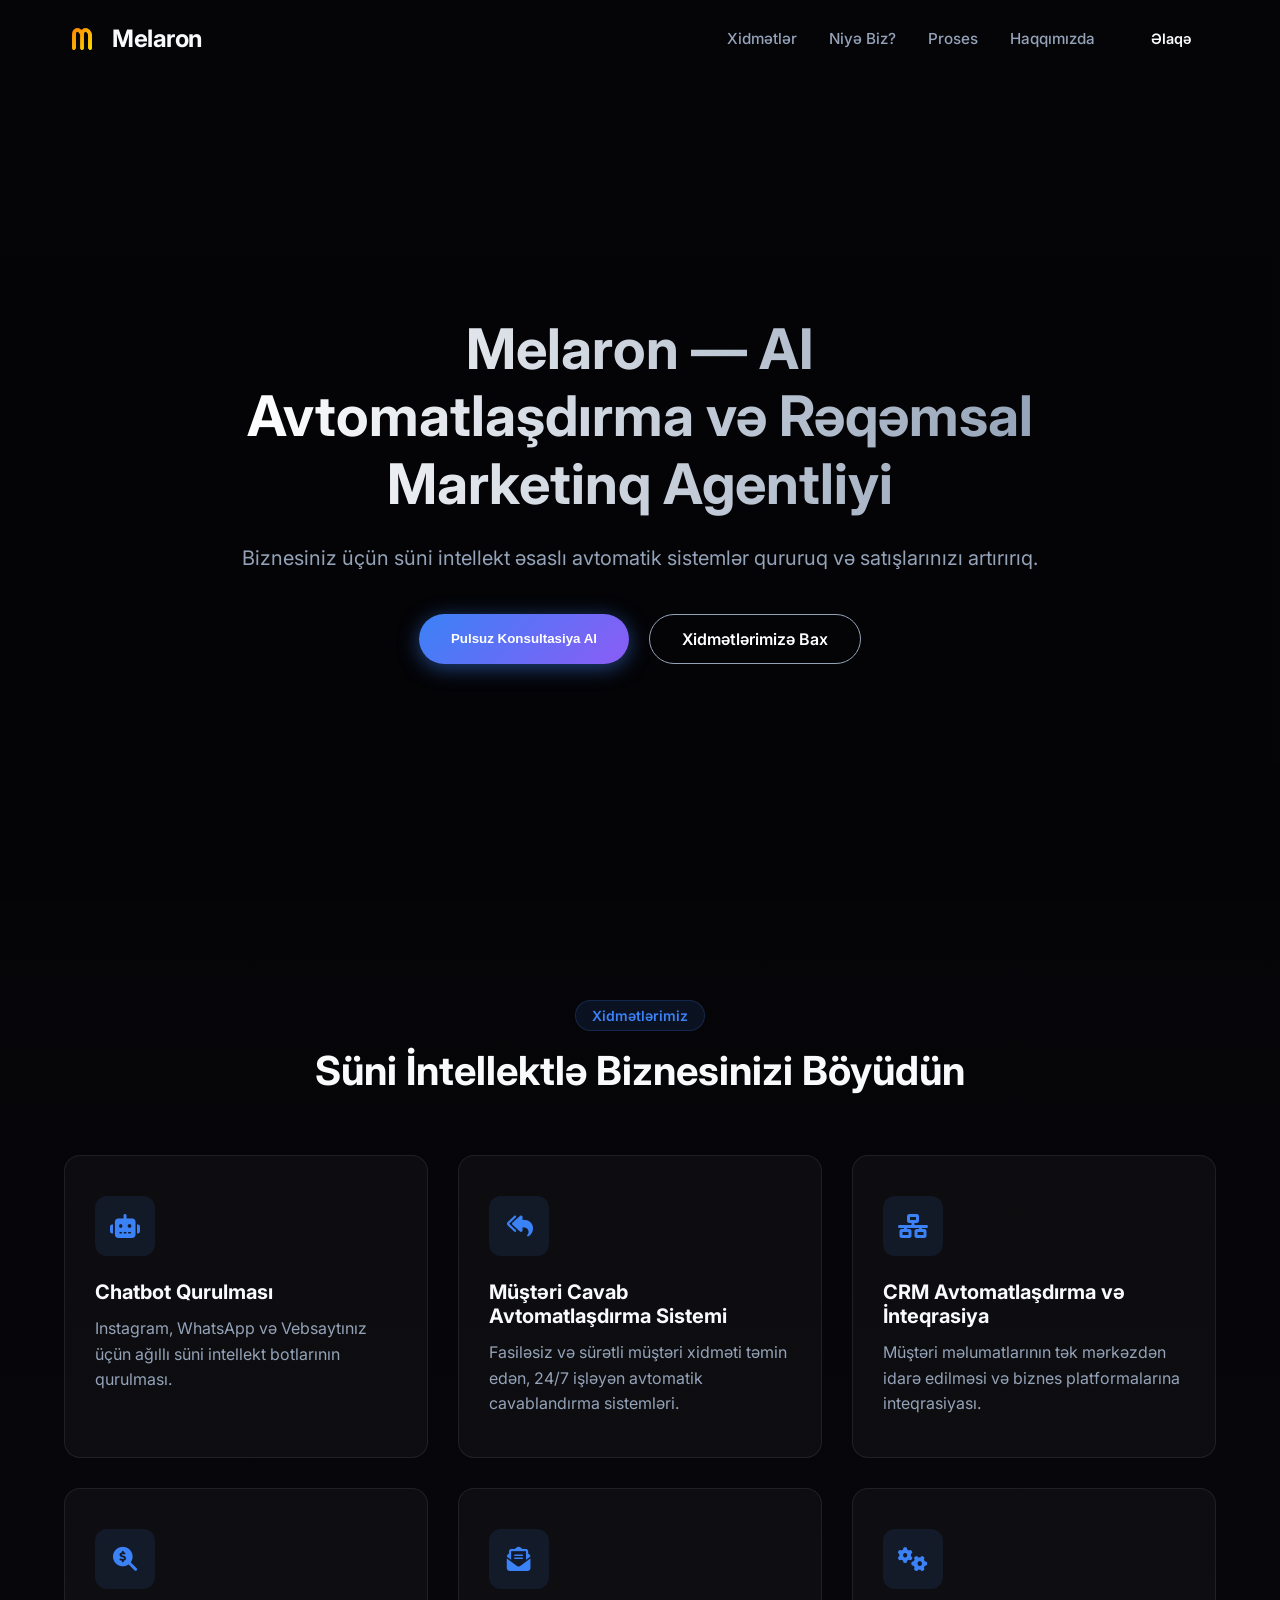
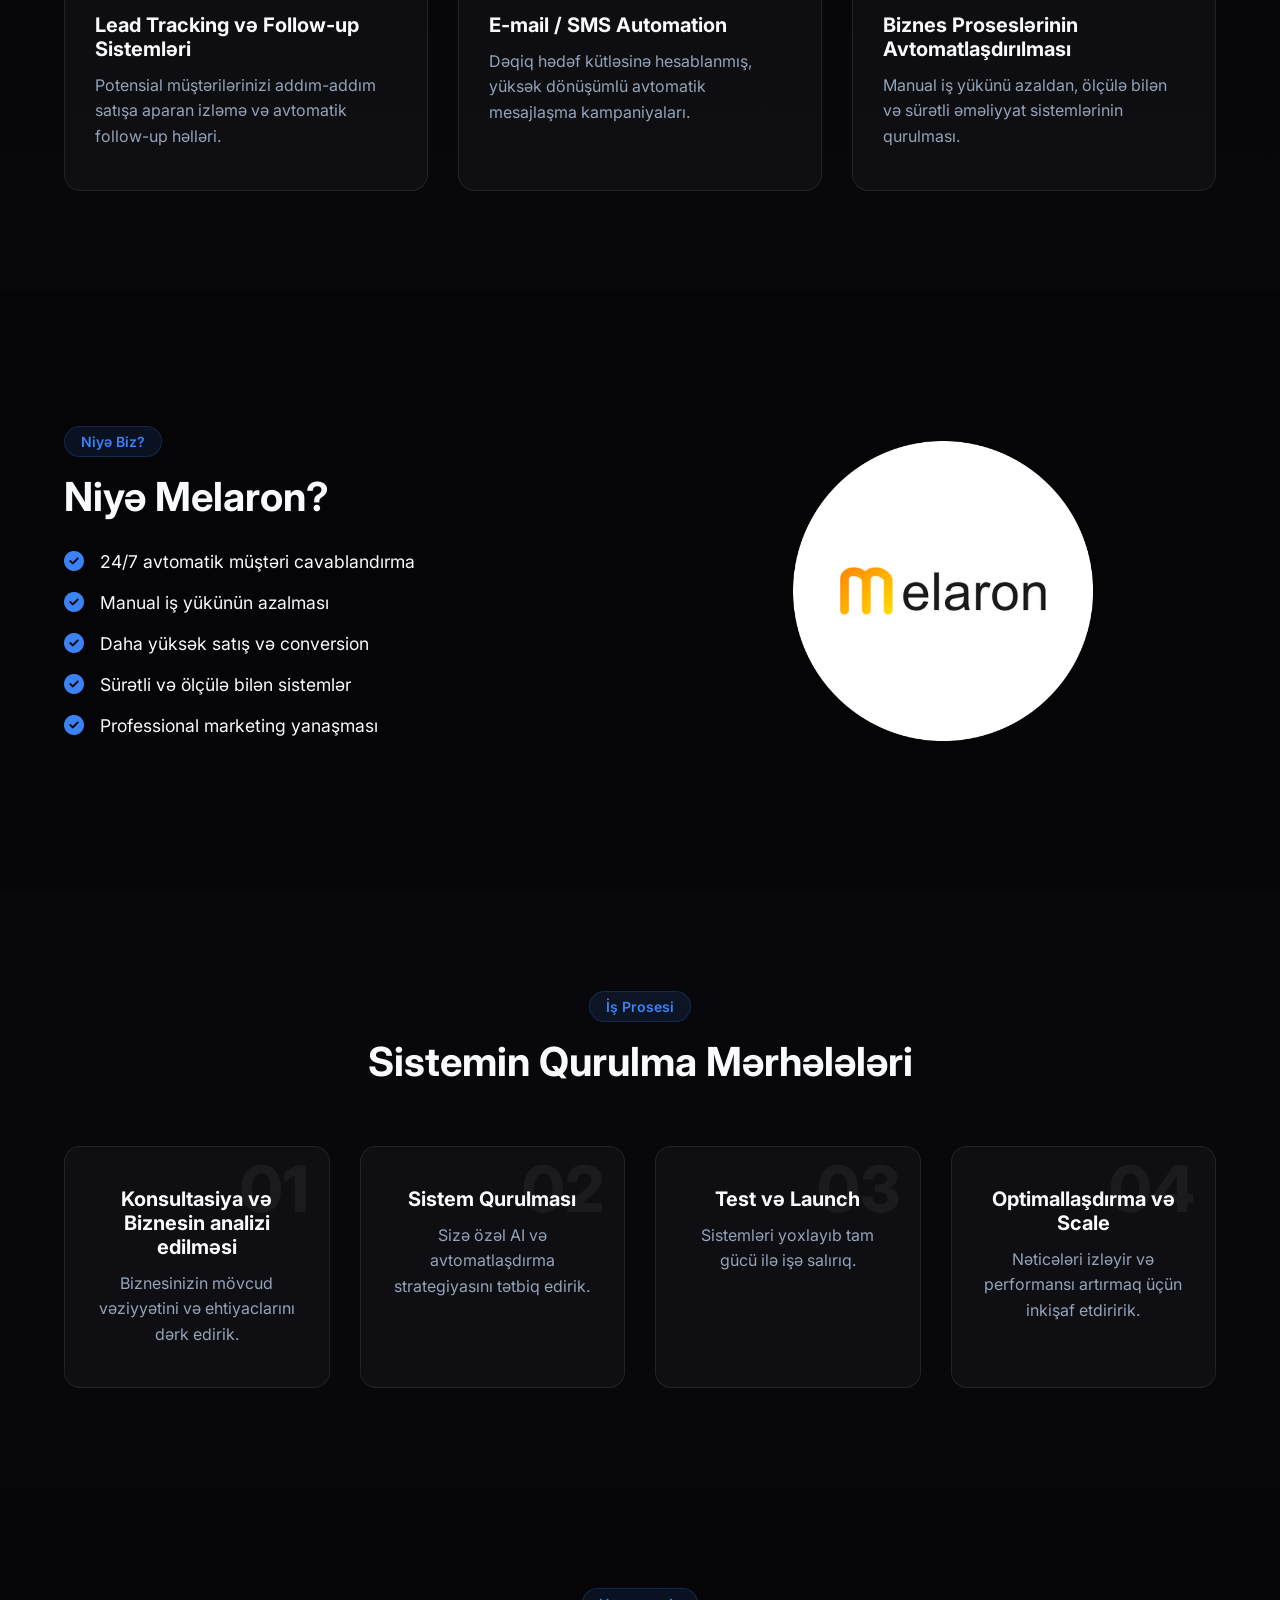
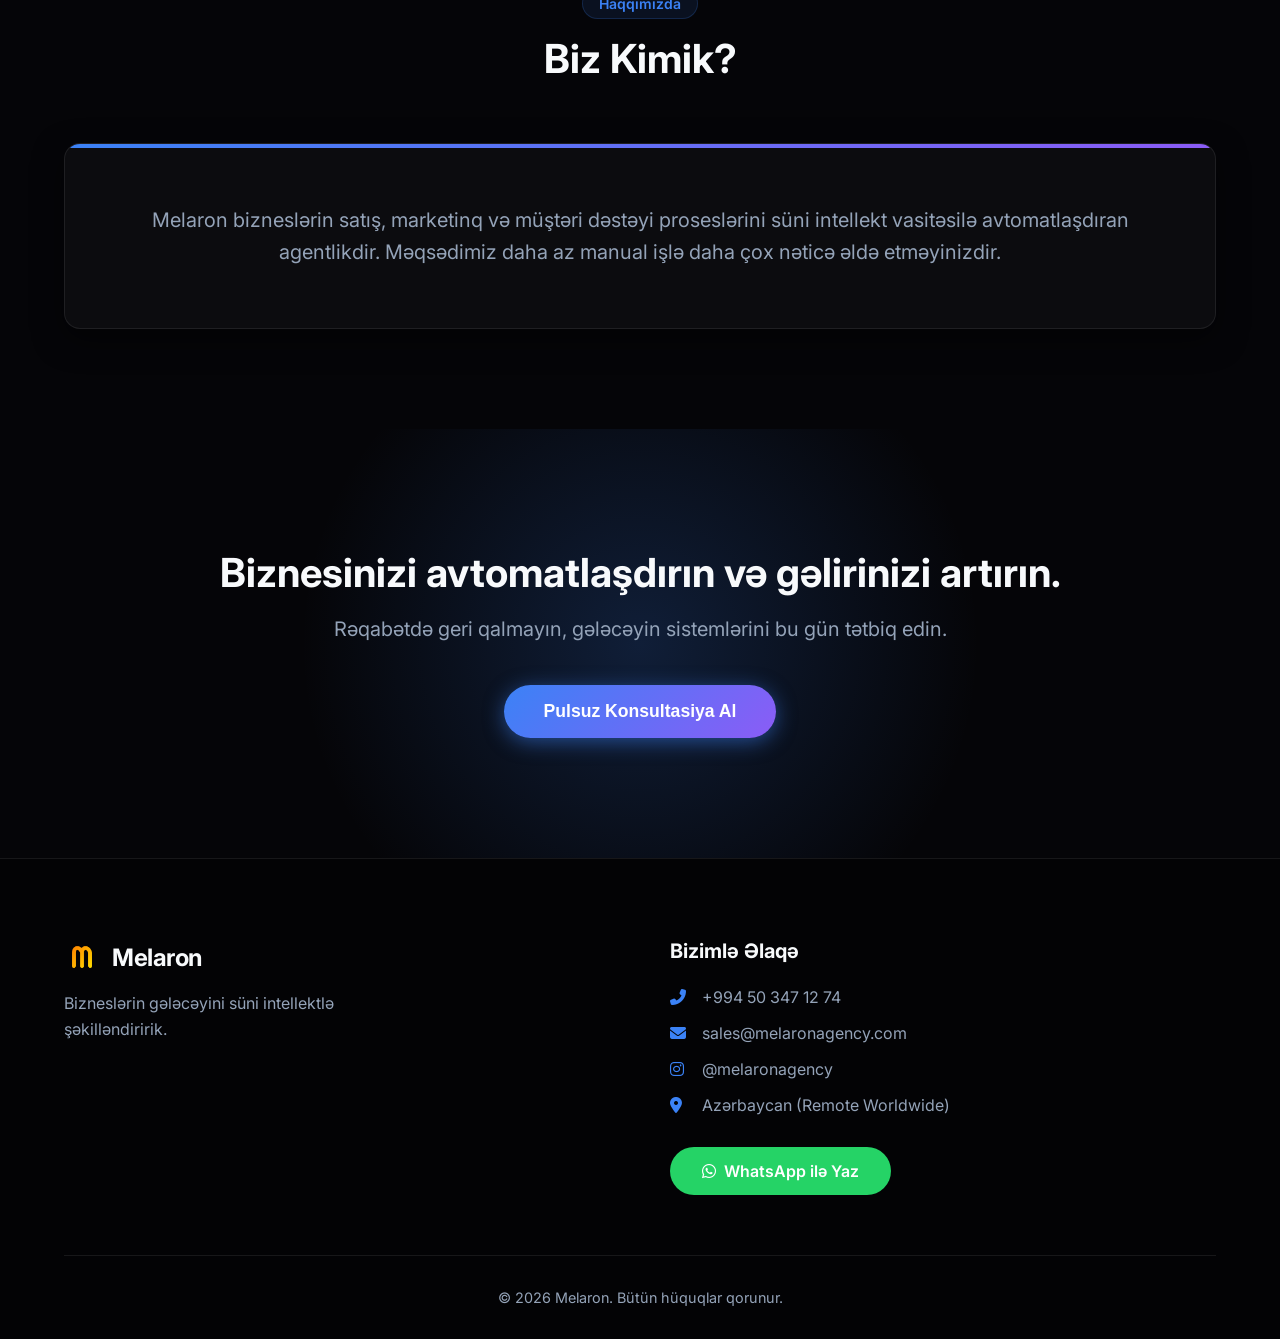
==== index.html @ f1567b09 "Add SEO tags, video background, favicon, and API input sanitization" ====
<!DOCTYPE html>
<html lang="az">
<head>
    <meta charset="UTF-8">
    <meta name="viewport" content="width=device-width, initial-scale=1.0">
    <title>Melaron - AI Avtomatlaşdırma və Rəqəmsal Marketinq Agentliyi</title>
    <meta name="description" content="Melaron bizneslərin satış, marketinq və müştəri dəstəyi proseslərini süni intellekt vasitəsilə avtomatlaşdıran agentlikdir. Daha az manual işlə daha çox nəticə əldə edin.">
    <meta name="keywords" content="AI avtomatlaşdırma, rəqəmsal marketinq, süni intellekt, chatbot, CRM inteqrasiya, satış funneli, Melaron agency, avtomatik cavablandırma">
    <meta property="og:title" content="Melaron - AI Avtomatlaşdırma və Rəqəmsal Marketinq Agentliyi">
    <meta property="og:description" content="Biznesiniz üçün süni intellekt əsaslı avtomatik sistemlər qururuq və satışlarınızı artırırıq.">
    <meta property="og:image" content="logo circle.png.png">
    <meta name="twitter:card" content="summary_large_image">
    
    <!-- Favicon -->
    <link rel="icon" href="logo only M.png.png" type="image/png">
    
    <link href="https://fonts.googleapis.com/css2?family=Inter:wght@300;400;500;600;700&display=swap" rel="stylesheet">
    <link rel="stylesheet" href="styles.css">
    <!-- FontAwesome for standard icons -->
    <link rel="stylesheet" href="https://cdnjs.cloudflare.com/ajax/libs/font-awesome/6.4.0/css/all.min.css">
</head>
<body>
    
    <!-- Navbar -->
    <nav class="navbar">
        <div class="nav-container">
            <a href="#" class="logo">
                <img src="logo only M.png.png" alt="Melaron Logo">
                <span>Melaron</span>
            </a>
            <div class="nav-links">
                <a href="#xidmetler">Xidmətlər</a>
                <a href="#ustunlukler">Niyə Biz?</a>
                <a href="#proses">Proses</a>
                <a href="#haqqimizda">Haqqımızda</a>
                <a href="#elaqe" class="btn-primary-small">Əlaqə</a>
            </div>
            <div class="mobile-menu-btn">
                <i class="fas fa-bars"></i>
            </div>
        </div>
    </nav>

    <!-- Hero Section -->
    <section class="hero" id="home">
        <video autoplay muted loop playsinline class="hero-bg-video">
            <source src="video.mp4" type="video/mp4">
        </video>
        <div class="hero-bg-overlay"></div>
        <div class="container text-center">
            <div class="hero-content reveal">
                <h1>Melaron — AI Avtomatlaşdırma və Rəqəmsal Marketinq Agentliyi</h1>
                <p class="subtitle">Biznesiniz üçün süni intellekt əsaslı avtomatik sistemlər qururuq və satışlarınızı artırırıq.</p>
                <div class="hero-buttons">
                    <button id="openModalBtn" class="btn-primary">Pulsuz Konsultasiya Al</button>
                    <a href="#xidmetler" class="btn-secondary">Xidmətlərimizə Bax</a>
                </div>
            </div>
        </div>
    </section>

    <!-- Services Section -->
    <section class="services" id="xidmetler">
        <div class="container">
            <div class="section-header text-center reveal">
                <span class="tag">Xidmətlərimiz</span>
                <h2>Süni İntellektlə Biznesinizi Böyüdün</h2>
            </div>
            
            <div class="services-grid">
                <div class="service-card reveal">
                    <div class="icon-box"><i class="fas fa-robot"></i></div>
                    <h3>Chatbot Qurulması</h3>
                    <p>Instagram, WhatsApp və Vebsaytınız üçün ağıllı süni intellekt botlarının qurulması.</p>
                </div>
                <div class="service-card reveal" style="transition-delay: 0.1s">
                    <div class="icon-box"><i class="fas fa-reply-all"></i></div>
                    <h3>Müştəri Cavab Avtomatlaşdırma Sistemi</h3>
                    <p>Fasiləsiz və sürətli müştəri xidməti təmin edən, 24/7 işləyən avtomatik cavablandırma sistemləri.</p>
                </div>
                <div class="service-card reveal" style="transition-delay: 0.2s">
                    <div class="icon-box"><i class="fas fa-network-wired"></i></div>
                    <h3>CRM Avtomatlaşdırma və İnteqrasiya</h3>
                    <p>Müştəri məlumatlarının tək mərkəzdən idarə edilməsi və biznes platformalarına inteqrasiyası.</p>
                </div>
                <div class="service-card reveal">
                    <div class="icon-box"><i class="fas fa-search-dollar"></i></div>
                    <h3>Lead Tracking və Follow-up Sistemləri</h3>
                    <p>Potensial müştərilərinizi addım-addım satışa aparan izləmə və avtomatik follow-up həlləri.</p>
                </div>
                <div class="service-card reveal" style="transition-delay: 0.1s">
                    <div class="icon-box"><i class="fas fa-envelope-open-text"></i></div>
                    <h3>E-mail / SMS Automation</h3>
                    <p>Dəqiq hədəf kütləsinə hesablanmış, yüksək dönüşümlü avtomatik mesajlaşma kampaniyaları.</p>
                </div>
                <div class="service-card reveal" style="transition-delay: 0.2s">
                    <div class="icon-box"><i class="fas fa-cogs"></i></div>
                    <h3>Biznes Proseslərinin Avtomatlaşdırılması</h3>
                    <p>Manual iş yükünü azaldan, ölçülə bilən və sürətli əməliyyat sistemlərinin qurulması.</p>
                </div>
            </div>
        </div>
    </section>

    <!-- Why Choose Us -->
    <section class="why-us" id="ustunlukler">
        <div class="container">
            <div class="why-us-wrapper reveal">
                <div class="why-us-content">
                    <span class="tag">Niyə Biz?</span>
                    <h2>Niyə Melaron?</h2>
                    <ul class="benefits-list">
                        <li><i class="fas fa-check-circle"></i> <span>24/7 avtomatik müştəri cavablandırma</span></li>
                        <li><i class="fas fa-check-circle"></i> <span>Manual iş yükünün azalması</span></li>
                        <li><i class="fas fa-check-circle"></i> <span>Daha yüksək satış və conversion</span></li>
                        <li><i class="fas fa-check-circle"></i> <span>Sürətli və ölçülə bilən sistemlər</span></li>
                        <li><i class="fas fa-check-circle"></i> <span>Professional marketing yanaşması</span></li>
                    </ul>
                </div>
                <div class="why-us-image">
                    <!-- Faint watermark background element from logo -->
                    <img src="logo circle.png.png" alt="AI Agentliyi" class="floating-logo">
                </div>
            </div>
        </div>
    </section>

    <!-- Process Section -->
    <section class="process" id="proses">
        <div class="container">
            <div class="section-header text-center reveal">
                <span class="tag">İş Prosesi</span>
                <h2>Sistemin Qurulma Mərhələləri</h2>
            </div>
            
            <div class="process-steps">
                <div class="step reveal">
                    <div class="step-number">01</div>
                    <h3>Konsultasiya və Biznesin analizi edilməsi</h3>
                    <p>Biznesinizin mövcud vəziyyətini və ehtiyaclarını dərk edirik.</p>
                </div>
                <div class="step reveal" style="transition-delay: 0.1s">
                    <div class="step-number">02</div>
                    <h3>Sistem Qurulması</h3>
                    <p>Sizə özəl AI və avtomatlaşdırma strategiyasını tətbiq edirik.</p>
                </div>
                <div class="step reveal" style="transition-delay: 0.2s">
                    <div class="step-number">03</div>
                    <h3>Test və Launch</h3>
                    <p>Sistemləri yoxlayıb tam gücü ilə işə salırıq.</p>
                </div>
                <div class="step reveal" style="transition-delay: 0.3s">
                    <div class="step-number">04</div>
                    <h3>Optimallaşdırma və Scale</h3>
                    <p>Nəticələri izləyir və performansı artırmaq üçün inkişaf etdiririk.</p>
                </div>
            </div>
        </div>
    </section>

    <!-- About Section (Moved down) -->
    <section class="about" id="haqqimizda">
        <div class="container">
            <div class="about-content reveal">
                <div class="section-header text-center">
                    <span class="tag">Haqqımızda</span>
                    <h2>Biz Kimik?</h2>
                </div>
                <div class="about-card">
                    <p>Melaron bizneslərin satış, marketinq və müştəri dəstəyi proseslərini süni intellekt vasitəsilə avtomatlaşdıran agentlikdir. Məqsədimiz daha az manual işlə daha çox nəticə əldə etməyinizdir.</p>
                </div>
            </div>
        </div>
    </section>

    <!-- CTA Section -->
    <section class="cta">
        <div class="container text-center reveal">
            <h2>Biznesinizi avtomatlaşdırın və gəlirinizi artırın.</h2>
            <p>Rəqabətdə geri qalmayın, gələcəyin sistemlərini bu gün tətbiq edin.</p>
            <button id="ctaModalBtn" class="btn-primary btn-large">Pulsuz Konsultasiya Al</button>
        </div>
    </section>

    <!-- Contact & Footer -->
    <footer id="elaqe">
        <div class="container">
            <div class="footer-grid reveal">
                <div class="footer-brand">
                    <div class="logo">
                        <img src="logo only M.png.png" alt="Melaron Logo">
                        <span>Melaron</span>
                    </div>
                    <p>Bizneslərin gələcəyini süni intellektlə şəkilləndiririk.</p>
                </div>
                <div class="footer-contact">
                    <h3>Bizimlə Əlaqə</h3>
                    <ul class="contact-info">
                        <li><i class="fas fa-phone-alt"></i> <a href="tel:+994503471274">+994 50 347 12 74</a></li>
                        <li><i class="fas fa-envelope"></i> <a href="mailto:sales@melaronagency.com">sales@melaronagency.com</a></li>
                        <li><i class="fab fa-instagram"></i> <a href="https://www.instagram.com/melaronagency" target="_blank">@melaronagency</a></li>
                        <li><i class="fas fa-map-marker-alt"></i> Azərbaycan (Remote Worldwide)</li>
                    </ul>
                    <a href="https://wa.me/994503471274" target="_blank" class="btn-whatsapp"><i class="fab fa-whatsapp"></i> WhatsApp ilə Yaz</a>
                </div>
            </div>
            <div class="footer-bottom text-center">
                <p>&copy; 2026 Melaron. Bütün hüquqlar qorunur.</p>
            </div>
        </div>
    </footer>

    <!-- Consult Modal -->
    <div id="consultModal" class="modal">
        <div class="modal-content">
            <span class="close-btn">&times;</span>
            <h2>Pulsuz Konsultasiya</h2>
            <p>Bizimlə əlaqəyə keçmək üçün zəhmət olmasa məlumatlarınızı doldurun.</p>
            
            <form id="consultForm">
                <div class="input-group">
                    <label for="name">Adınız *</label>
                    <input type="text" id="name" name="name" required placeholder="Adınızı daxil edin">
                </div>
                <div class="input-group">
                    <label for="phone">Nömrəniz *</label>
                    <input type="tel" id="phone" name="phone" required placeholder="+994 -- --- -- --">
                </div>
                <div class="input-group">
                    <label for="businessType">Biznes Növü (Opsional)</label>
                    <input type="text" id="businessType" name="businessType" placeholder="Məsələn: E-ticarət, Xidmət və s.">
                </div>
                <button type="submit" class="btn-primary" id="submitBtn">Göndər</button>
                <div id="formMessage" class="form-message"></div>
            </form>
        </div>
    </div>

    <script src="script.js"></script>
</body>
</html>
---- styles.css ----
:root {
    /* Brand Colors - Adjust these if needed to match the exact logo hex codes */
    --primary: #3b82f6; /* Electric Blue */
    --primary-glow: rgba(59, 130, 246, 0.5);
    --secondary: #8b5cf6; /* Vibrant Purple */
    --accent: #06b6d4; /* Cyan */
    
    /* Backgrounds */
    --bg-dark: #050508;
    --bg-card: rgba(255, 255, 255, 0.03);
    --bg-card-hover: rgba(255, 255, 255, 0.08);
    
    /* Text */
    --text-main: #f8fafc;
    --text-muted: #94a3b8;
    
    /* Effects */
    --transition: all 0.4s cubic-bezier(0.4, 0, 0.2, 1);
    --radius: 16px;
    --glass-border: 1px solid rgba(255, 255, 255, 0.08);
}

* {
    margin: 0;
    padding: 0;
    box-sizing: border-box;
}

html {
    scroll-behavior: smooth;
    font-family: 'Inter', sans-serif;
    background-color: var(--bg-dark);
    color: var(--text-main);
    overflow-x: hidden;
}

body {
    overflow-x: hidden;
}

a {
    text-decoration: none;
    color: inherit;
}

ul {
    list-style: none;
}

.container {
    max-width: 1200px;
    margin: 0 auto;
    padding: 0 24px;
}

.text-center {
    text-align: center;
}

/* Typography */
h1, h2, h3 {
    font-weight: 700;
    line-height: 1.2;
}

h1 {
    font-size: 3.5rem;
    margin-bottom: 24px;
    background: linear-gradient(to right, #fff, var(--text-muted));
    -webkit-background-clip: text;
    -webkit-text-fill-color: transparent;
}

h2 {
    font-size: 2.5rem;
    margin-bottom: 24px;
}

h3 {
    font-size: 1.25rem;
    margin-bottom: 12px;
}

p {
    line-height: 1.6;
    color: var(--text-muted);
}

.tag {
    display: inline-block;
    padding: 6px 16px;
    background: rgba(59, 130, 246, 0.1);
    color: var(--primary);
    border-radius: 30px;
    font-size: 0.875rem;
    font-weight: 600;
    margin-bottom: 16px;
    border: 1px solid rgba(59, 130, 246, 0.2);
}

.section-header {
    margin-bottom: 60px;
}

/* Buttons */
.btn-primary, .btn-secondary, .btn-primary-small, .btn-whatsapp {
    display: inline-flex;
    align-items: center;
    justify-content: center;
    padding: 14px 32px;
    border-radius: 30px;
    font-weight: 600;
    transition: var(--transition);
    cursor: pointer;
}

.btn-primary-small {
    padding: 10px 24px;
    font-size: 0.9rem;
}

.btn-primary {
    background: linear-gradient(135deg, var(--primary), var(--secondary));
    color: white;
    box-shadow: 0 4px 20px var(--primary-glow);
    border: none;
}

.btn-primary:hover {
    box-shadow: 0 6px 25px var(--primary-glow);
    transform: translateY(-2px);
}

.btn-secondary {
    background: transparent;
    color: white;
    border: 1px solid var(--text-muted);
}

.btn-secondary:hover {
    border-color: white;
    background: rgba(255, 255, 255, 0.05);
}

.btn-large {
    padding: 16px 40px;
    font-size: 1.1rem;
}

.btn-whatsapp {
    background: #25D366;
    color: white;
    gap: 8px;
    margin-top: 16px;
}

.btn-whatsapp:hover {
    background: #1ebc5a;
    transform: translateY(-2px);
}

/* Navbar */
.navbar {
    position: fixed;
    top: 0;
    left: 0;
    width: 100%;
    padding: 20px 0;
    z-index: 1000;
    transition: var(--transition);
    border-bottom: 1px solid transparent;
}

.navbar.scrolled {
    background: rgba(5, 5, 8, 0.85);
    backdrop-filter: blur(12px);
    border-bottom: var(--glass-border);
    padding: 15px 0;
}

.nav-container {
    max-width: 1200px;
    margin: 0 auto;
    padding: 0 24px;
    display: flex;
    justify-content: space-between;
    align-items: center;
}

.logo {
    display: flex;
    align-items: center;
    gap: 12px;
    font-size: 1.5rem;
    font-weight: 700;
    letter-spacing: -0.5px;
}

.logo img {
    height: 36px;
    width: auto;
}

.nav-links {
    display: flex;
    align-items: center;
    gap: 32px;
}

.nav-links a:not(.btn-primary-small) {
    font-size: 0.95rem;
    font-weight: 500;
    color: var(--text-muted);
    transition: var(--transition);
}

.nav-links a:not(.btn-primary-small):hover {
    color: white;
}

.mobile-menu-btn {
    display: none;
    font-size: 1.5rem;
    cursor: pointer;
}

/* Hero Section */
.hero {
    min-height: 100vh;
    display: flex;
    align-items: center;
    position: relative;
    padding-top: 80px;
    overflow: hidden; /* Prevent video overflow */
}

.hero-bg-video {
    position: absolute;
    top: 50%;
    left: 50%;
    min-width: 100%;
    min-height: 100%;
    width: auto;
    height: auto;
    transform: translate(-50%, -50%);
    object-fit: cover;
    z-index: -2;
}

.hero-bg-overlay {
    position: absolute;
    top: 0;
    left: 0;
    width: 100%;
    height: 100%;
    background: rgba(5, 5, 8, 0.7); /* Dark overlay so text is readable */
    z-index: -1;
}

.hero-content {
    max-width: 800px;
    margin: 0 auto;
}

.hero .subtitle {
    font-size: 1.25rem;
    margin-bottom: 40px;
}

.hero-buttons {
    display: flex;
    justify-content: center;
    gap: 20px;
}

/* About Section */
.about {
    padding: 100px 0;
}

.about-card {
    background: var(--bg-card);
    border: var(--glass-border);
    border-radius: var(--radius);
    padding: 60px;
    text-align: center;
    font-size: 1.25rem;
    color: var(--text-main);
    box-shadow: 0 10px 30px rgba(0,0,0,0.5);
    position: relative;
    overflow: hidden;
}

.about-card::before {
    content: '';
    position: absolute;
    top: 0;
    left: 0;
    width: 100%;
    height: 4px;
    background: linear-gradient(90deg, var(--primary), var(--secondary));
}

/* Services Section */
.services {
    padding: 100px 0;
    background: linear-gradient(180deg, var(--bg-dark) 0%, #08080c 100%);
}

.services-grid {
    display: grid;
    grid-template-columns: repeat(auto-fit, minmax(320px, 1fr));
    gap: 30px;
}

.service-card {
    background: var(--bg-card);
    border: var(--glass-border);
    border-radius: var(--radius);
    padding: 40px 30px;
    transition: var(--transition);
    position: relative;
    overflow: hidden;
}

.service-card:hover {
    background: var(--bg-card-hover);
    transform: translateY(-5px);
    border-color: rgba(255, 255, 255, 0.15);
}

.icon-box {
    width: 60px;
    height: 60px;
    border-radius: 12px;
    background: rgba(59, 130, 246, 0.1);
    color: var(--primary);
    display: flex;
    align-items: center;
    justify-content: center;
    font-size: 1.5rem;
    margin-bottom: 24px;
    transition: var(--transition);
}

.service-card:hover .icon-box {
    background: linear-gradient(135deg, var(--primary), var(--secondary));
    color: white;
}

/* Why Us Section */
.why-us {
    padding: 100px 0;
}

.why-us-wrapper {
    display: grid;
    grid-template-columns: 1fr 1fr;
    gap: 60px;
    align-items: center;
}

.benefits-list {
    margin-top: 30px;
}

.benefits-list li {
    display: flex;
    align-items: center;
    gap: 16px;
    margin-bottom: 20px;
    font-size: 1.1rem;
}

.benefits-list li i {
    color: var(--primary);
    font-size: 1.25rem;
}

.why-us-image {
    position: relative;
    display: flex;
    justify-content: center;
    align-items: center;
    height: 400px;
}

.floating-logo {
    max-width: 300px;
    animation: float 6s ease-in-out infinite;
}

@keyframes float {
    0% { transform: translateY(0px); }
    50% { transform: translateY(-20px); }
    100% { transform: translateY(0px); }
}

/* Process Section */
.process {
    padding: 100px 0;
    background: #08080c;
}

.process-steps {
    display: grid;
    grid-template-columns: repeat(auto-fit, minmax(250px, 1fr));
    gap: 30px;
    position: relative;
}

.step {
    background: var(--bg-card);
    border: var(--glass-border);
    border-radius: var(--radius);
    padding: 40px 30px;
    text-align: center;
    position: relative;
}

.step-number {
    font-size: 4rem;
    font-weight: 800;
    color: rgba(255,255,255,0.05);
    position: absolute;
    top: 10px;
    right: 20px;
    line-height: 1;
}

/* CTA Section */
.cta {
    padding: 120px 0;
    position: relative;
    overflow: hidden;
}

.cta::before {
    content: '';
    position: absolute;
    top: 50%;
    left: 50%;
    transform: translate(-50%, -50%);
    width: 800px;
    height: 800px;
    background: radial-gradient(circle, var(--primary-glow) 0%, rgba(5,5,8,0) 60%);
    z-index: -1;
    opacity: 0.4;
}

.cta h2 {
    margin-bottom: 16px;
}

.cta p {
    font-size: 1.25rem;
    margin-bottom: 40px;
}

/* Footer */
footer {
    padding: 80px 0 30px;
    border-top: var(--glass-border);
    background: #030305;
}

.footer-grid {
    display: grid;
    grid-template-columns: 1fr 1fr;
    gap: 60px;
    margin-bottom: 60px;
}

.footer-brand p {
    margin-top: 16px;
    max-width: 300px;
}

.footer-contact h3 {
    margin-bottom: 24px;
}

.contact-info li {
    display: flex;
    align-items: center;
    gap: 12px;
    margin-bottom: 16px;
    color: var(--text-muted);
}

.contact-info i {
    color: var(--primary);
    width: 20px;
}

.contact-info a:hover {
    color: white;
}

.footer-bottom {
    padding-top: 30px;
    border-top: var(--glass-border);
    color: var(--text-muted);
    font-size: 0.9rem;
}

/* Reveal Animations */
.reveal {
    opacity: 0;
    transform: translateY(40px);
    transition: all 0.8s ease-out;
}

.reveal.active {
    opacity: 1;
    transform: translateY(0);
}

/* Responsive Design */
@media (max-width: 992px) {
    h1 { font-size: 2.8rem; }
    .why-us-wrapper { grid-template-columns: 1fr; }
    .why-us-image { height: auto; padding: 40px 0; }
}

@media (max-width: 768px) {
    .nav-links {
        display: none; /* simple mobile hide for now */
    }
    .mobile-menu-btn {
        display: block;
    }
    h1 { font-size: 2.2rem; }
    .hero-buttons { flex-direction: column; }
    .footer-grid { grid-template-columns: 1fr; gap: 40px; }
    .about-card { padding: 40px 20px; font-size: 1.1rem; }
}

/* Modal Styling */
.modal {
    display: none;
    position: fixed;
    top: 0; left: 0;
    width: 100%; height: 100%;
    background: rgba(0, 0, 0, 0.8);
    backdrop-filter: blur(8px);
    z-index: 2000;
    justify-content: center;
    align-items: center;
    opacity: 0;
    transition: opacity 0.3s ease;
}

.modal.show {
    display: flex;
    opacity: 1;
}

.modal-content {
    background: var(--bg-card);
    border: var(--glass-border);
    border-radius: var(--radius);
    padding: 40px;
    width: 90%;
    max-width: 500px;
    position: relative;
    box-shadow: 0 10px 40px rgba(0,0,0,0.8);
    transform: translateY(-20px);
    transition: transform 0.3s ease;
}

.modal.show .modal-content {
    transform: translateY(0);
}

.close-btn {
    position: absolute;
    top: 15px; right: 20px;
    font-size: 24px;
    cursor: pointer;
    color: var(--text-muted);
    transition: var(--transition);
}

.close-btn:hover {
    color: white;
}

.modal-content h2 {
    font-size: 1.8rem;
    margin-bottom: 10px;
}

.modal-content p {
    margin-bottom: 24px;
    font-size: 0.95rem;
}

.input-group {
    margin-bottom: 20px;
    text-align: left;
}

.input-group label {
    display: block;
    margin-bottom: 8px;
    font-size: 0.9rem;
    color: var(--text-muted);
}

.input-group input {
    width: 100%;
    padding: 12px 16px;
    border-radius: 8px;
    border: 1px solid rgba(255,255,255,0.1);
    background: rgba(0,0,0,0.2);
    color: white;
    font-family: 'Inter', sans-serif;
    outline: none;
    transition: var(--transition);
}

.input-group input:focus {
    border-color: var(--primary);
    box-shadow: 0 0 10px rgba(59, 130, 246, 0.2);
}

#consultForm .btn-primary {
    width: 100%;
    margin-top: 10px;
}

.form-message {
    margin-top: 15px;
    font-size: 0.9rem;
    display: none;
}
.form-message.success {
    color: #4ade80;
    display: block;
}
.form-message.error {
    color: #f87171;
    display: block;
}
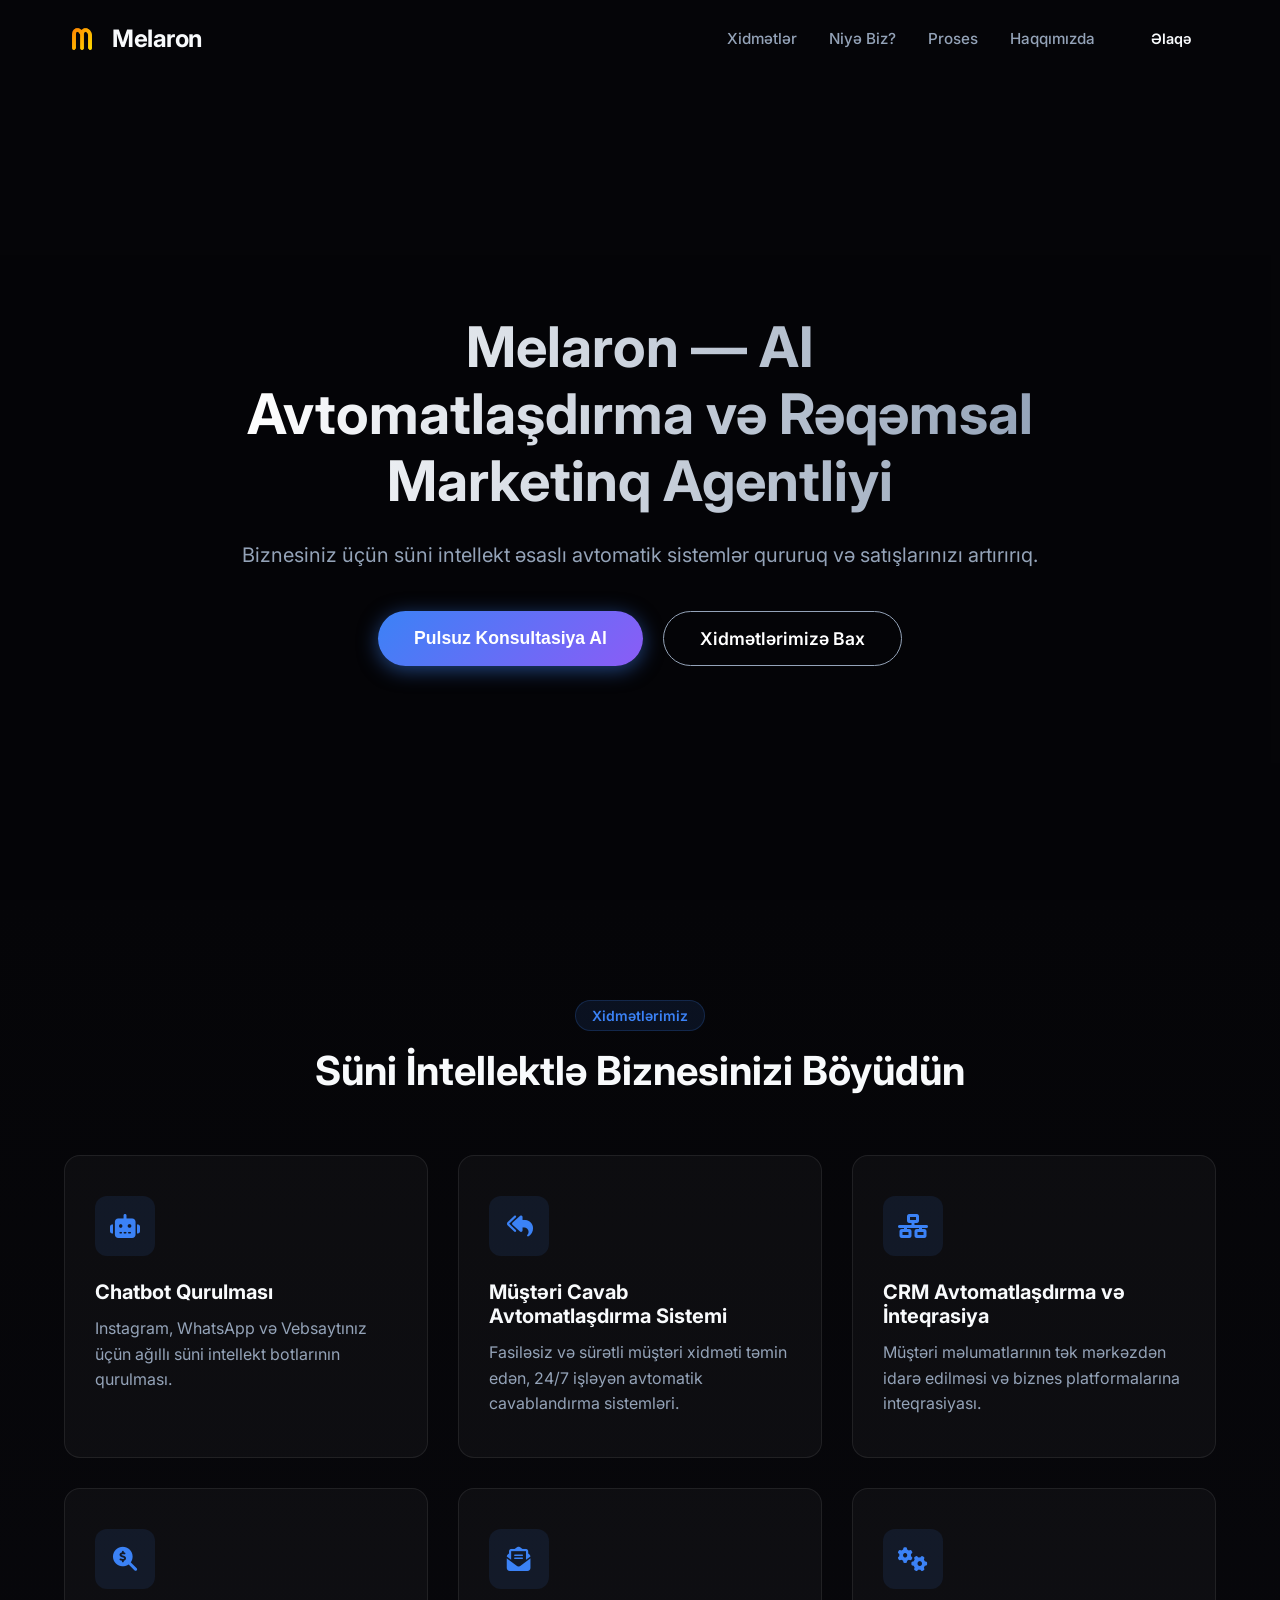
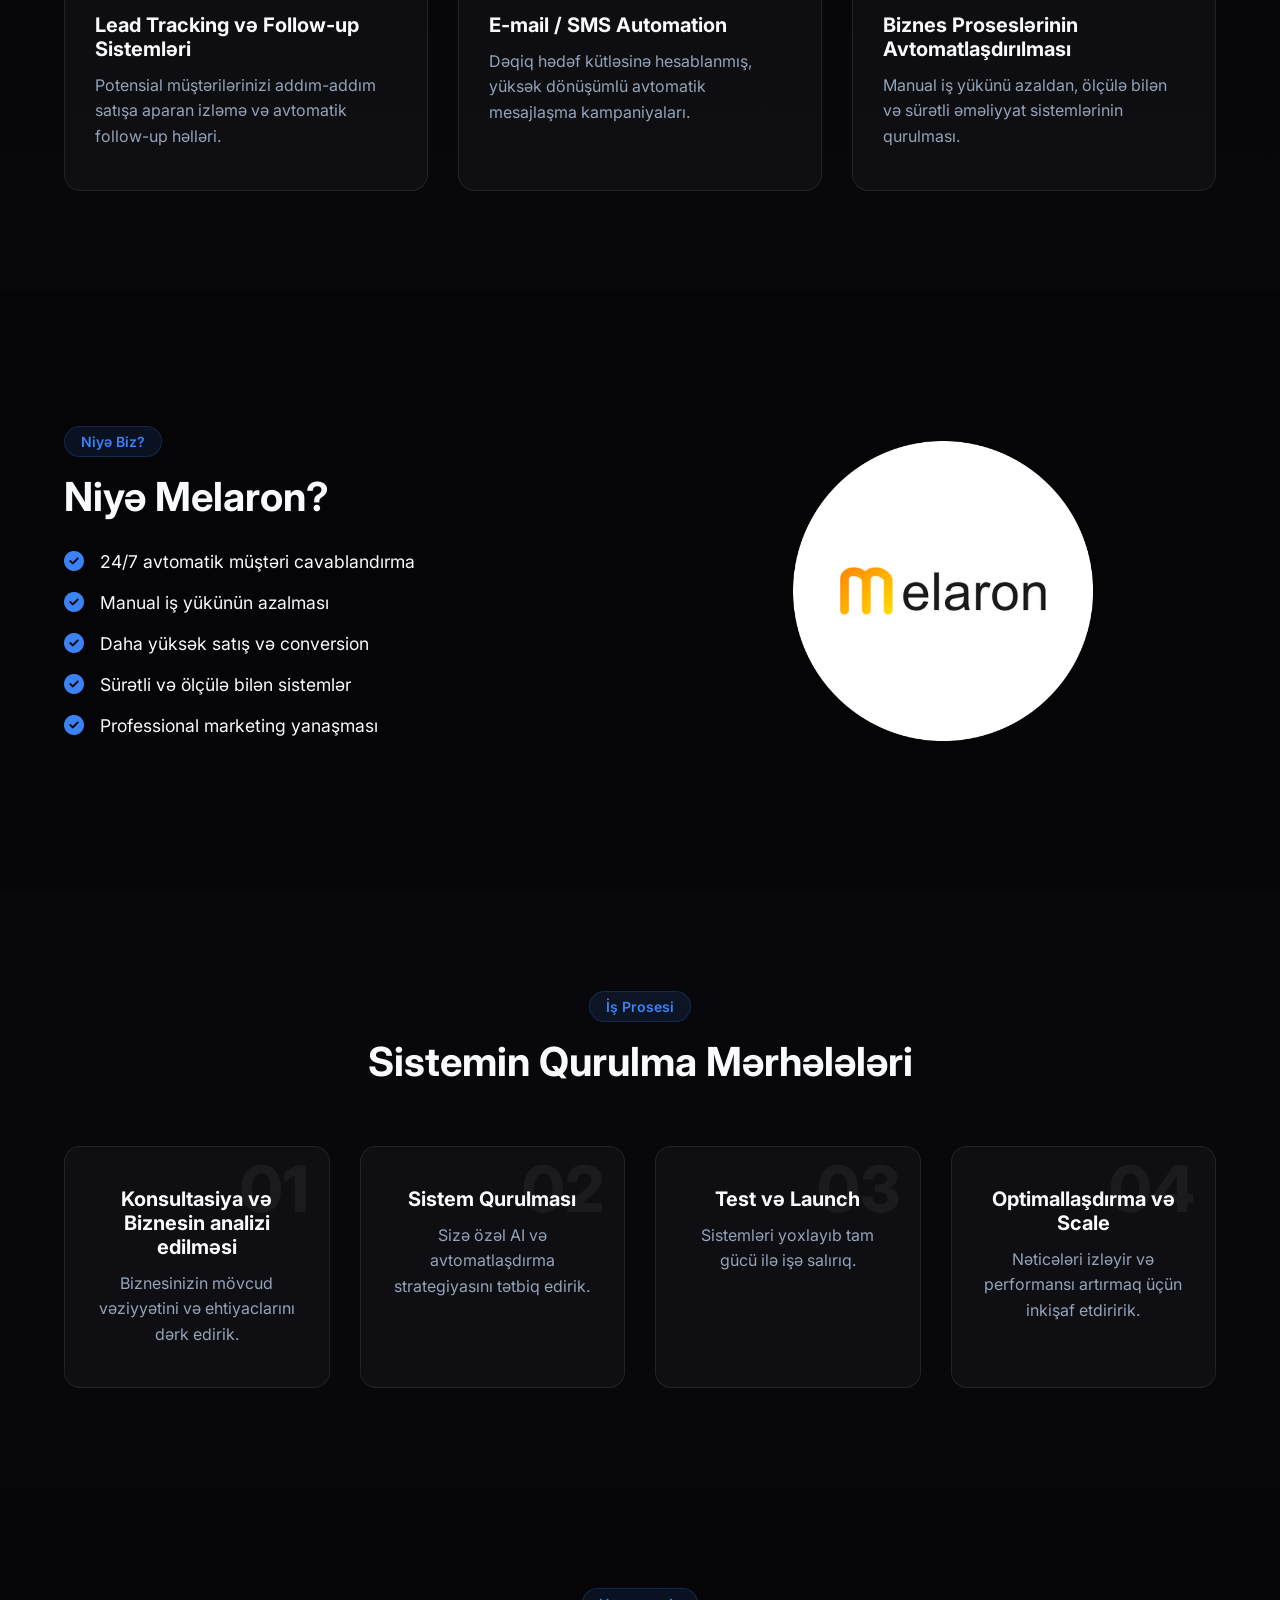
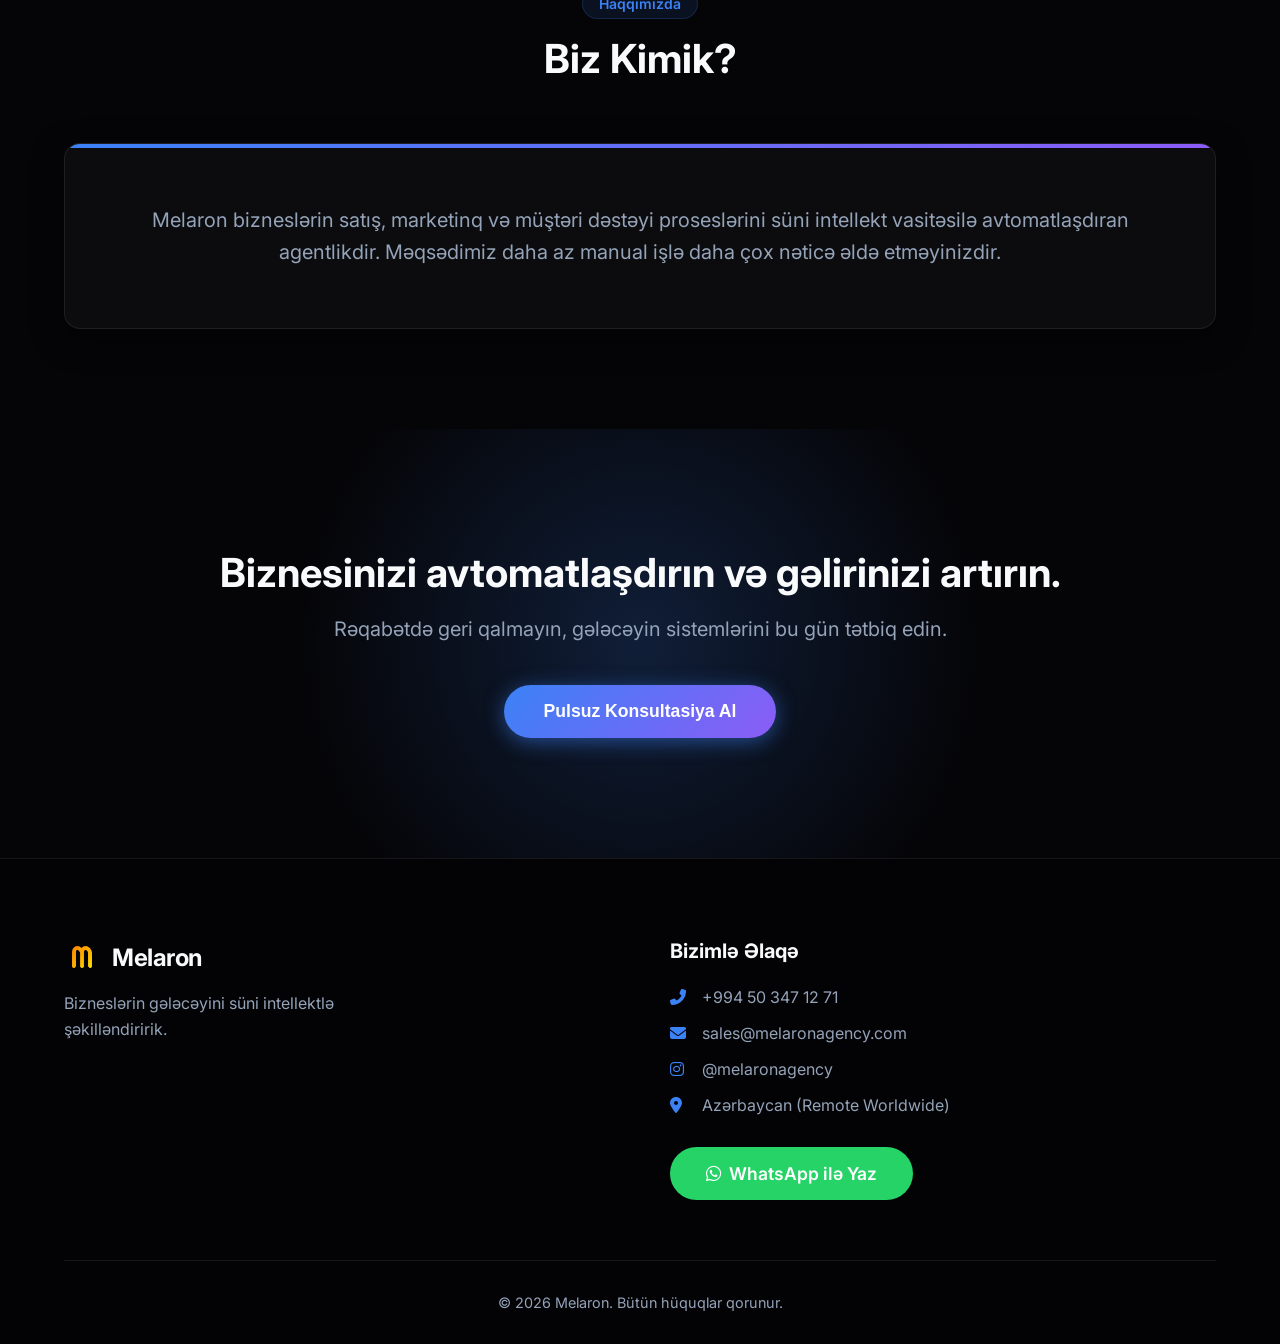
==== commit ab140a64: "Update phone number to 71, fix mobile input, sanitize env vars" ====
--- a/index.html
+++ b/index.html
@@ -196,12 +196,12 @@
                 <div class="footer-contact">
                     <h3>Bizimlə Əlaqə</h3>
                     <ul class="contact-info">
-                        <li><i class="fas fa-phone-alt"></i> <a href="tel:+994503471274">+994 50 347 12 74</a></li>
+                        <li><i class="fas fa-phone-alt"></i> <a href="tel:+994503471271">+994 50 347 12 71</a></li>
                         <li><i class="fas fa-envelope"></i> <a href="mailto:sales@melaronagency.com">sales@melaronagency.com</a></li>
                         <li><i class="fab fa-instagram"></i> <a href="https://www.instagram.com/melaronagency" target="_blank">@melaronagency</a></li>
                         <li><i class="fas fa-map-marker-alt"></i> Azərbaycan (Remote Worldwide)</li>
                     </ul>
-                    <a href="https://wa.me/994503471274" target="_blank" class="btn-whatsapp"><i class="fab fa-whatsapp"></i> WhatsApp ilə Yaz</a>
+                    <a href="https://wa.me/994503471271" target="_blank" class="btn-whatsapp"><i class="fab fa-whatsapp"></i> WhatsApp ilə Yaz</a>
                 </div>
             </div>
             <div class="footer-bottom text-center">
@@ -224,7 +224,16 @@
                 </div>
                 <div class="input-group">
                     <label for="phone">Nömrəniz *</label>
-                    <input type="tel" id="phone" name="phone" required placeholder="+994 -- --- -- --">
+                    <div style="display: flex; gap: 10px;">
+                        <select id="countryCode" name="countryCode" class="form-select">
+                            <option value="+994" selected>+994 (AZ)</option>
+                            <option value="+90">+90 (TR)</option>
+                            <option value="+1">+1 (US)</option>
+                            <option value="+44">+44 (UK)</option>
+                            <option value="+7">+7 (RU)</option>
+                        </select>
+                        <input type="number" id="phone" name="phone" required placeholder="50 347 12 71" inputmode="numeric" pattern="[0-9]*" style="flex: 1;">
+                    </div>
                 </div>
                 <div class="input-group">
                     <label for="businessType">Biznes Növü (Opsional)</label>
--- a/styles.css
+++ b/styles.css
@@ -107,9 +107,10 @@
     display: inline-flex;
     align-items: center;
     justify-content: center;
-    padding: 14px 32px;
+    padding: 16px 36px;
     border-radius: 30px;
     font-weight: 600;
+    font-size: 1.1rem;
     transition: var(--transition);
     cursor: pointer;
 }
@@ -236,13 +237,10 @@
 
 .hero-bg-video {
     position: absolute;
-    top: 50%;
-    left: 50%;
-    min-width: 100%;
-    min-height: 100%;
-    width: auto;
-    height: auto;
-    transform: translate(-50%, -50%);
+    top: 0;
+    left: 0;
+    width: 100%;
+    height: 100%;
     object-fit: cover;
     z-index: -2;
 }
@@ -608,26 +606,34 @@
     color: var(--text-muted);
 }
 
-.input-group input {
+.input-group input, .form-select {
     width: 100%;
-    padding: 12px 16px;
+    padding: 16px 16px;
     border-radius: 8px;
     border: 1px solid rgba(255,255,255,0.1);
     background: rgba(0,0,0,0.2);
     color: white;
     font-family: 'Inter', sans-serif;
+    font-size: 16px; /* Prevents iOS auto-zoom on focus */
     outline: none;
     transition: var(--transition);
 }
 
-.input-group input:focus {
+.form-select option {
+    background: var(--bg-dark);
+    color: white;
+}
+
+.input-group input:focus, .form-select:focus {
     border-color: var(--primary);
     box-shadow: 0 0 10px rgba(59, 130, 246, 0.2);
 }
 
 #consultForm .btn-primary {
     width: 100%;
-    margin-top: 10px;
+    margin-top: 15px;
+    padding: 18px;
+    font-size: 1.15rem;
 }
 
 .form-message {
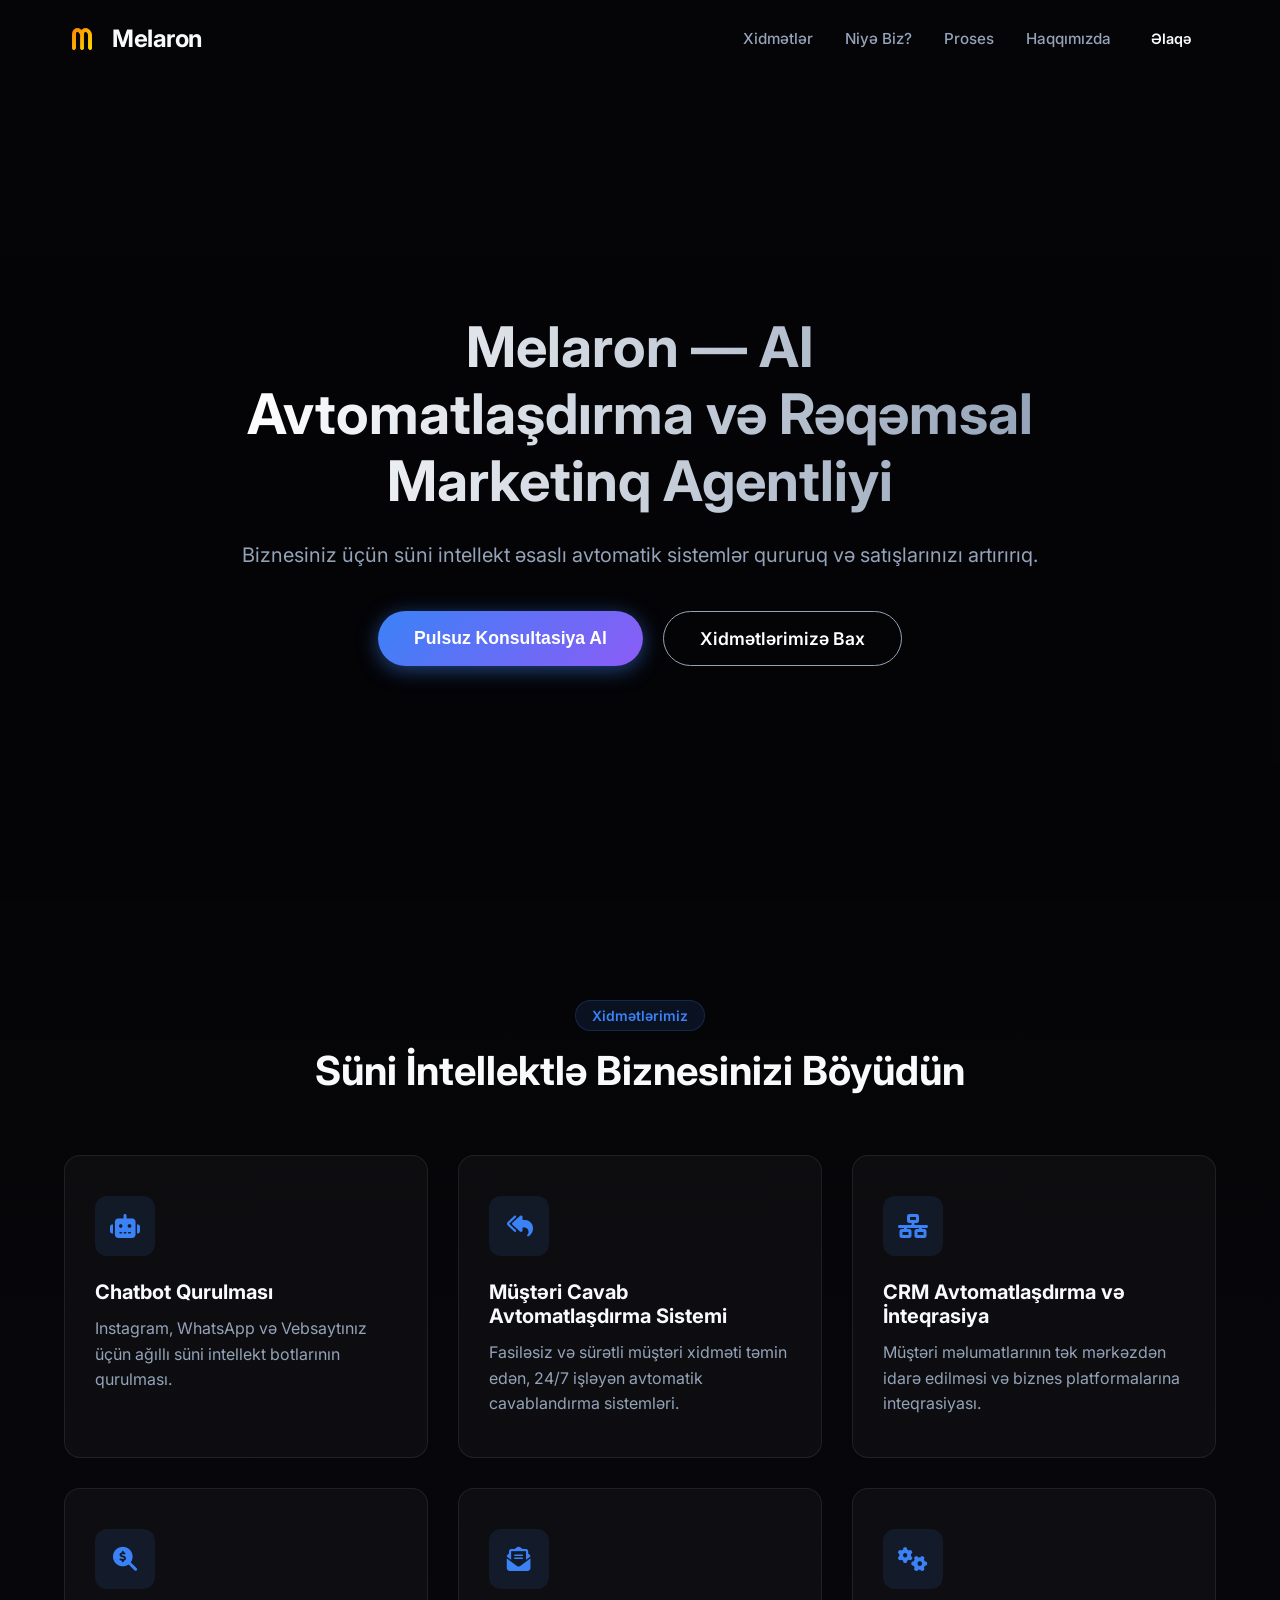
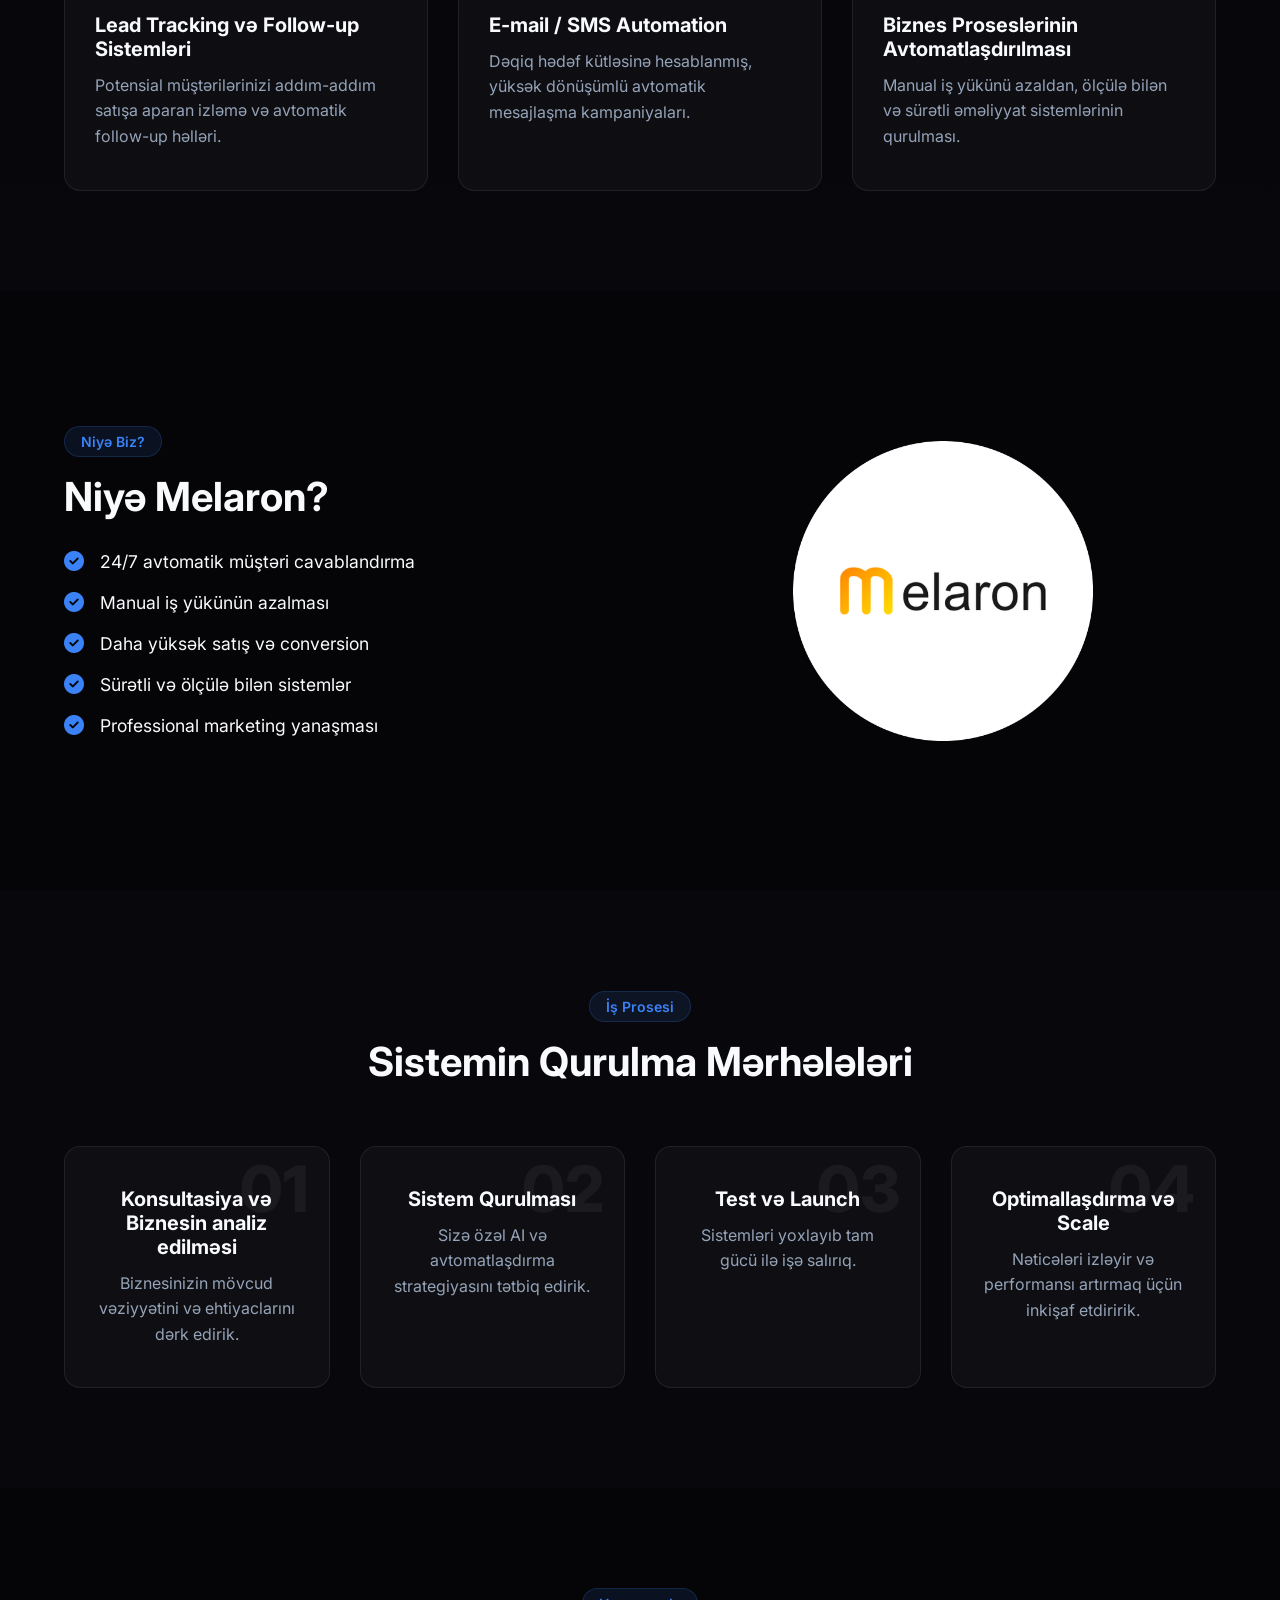
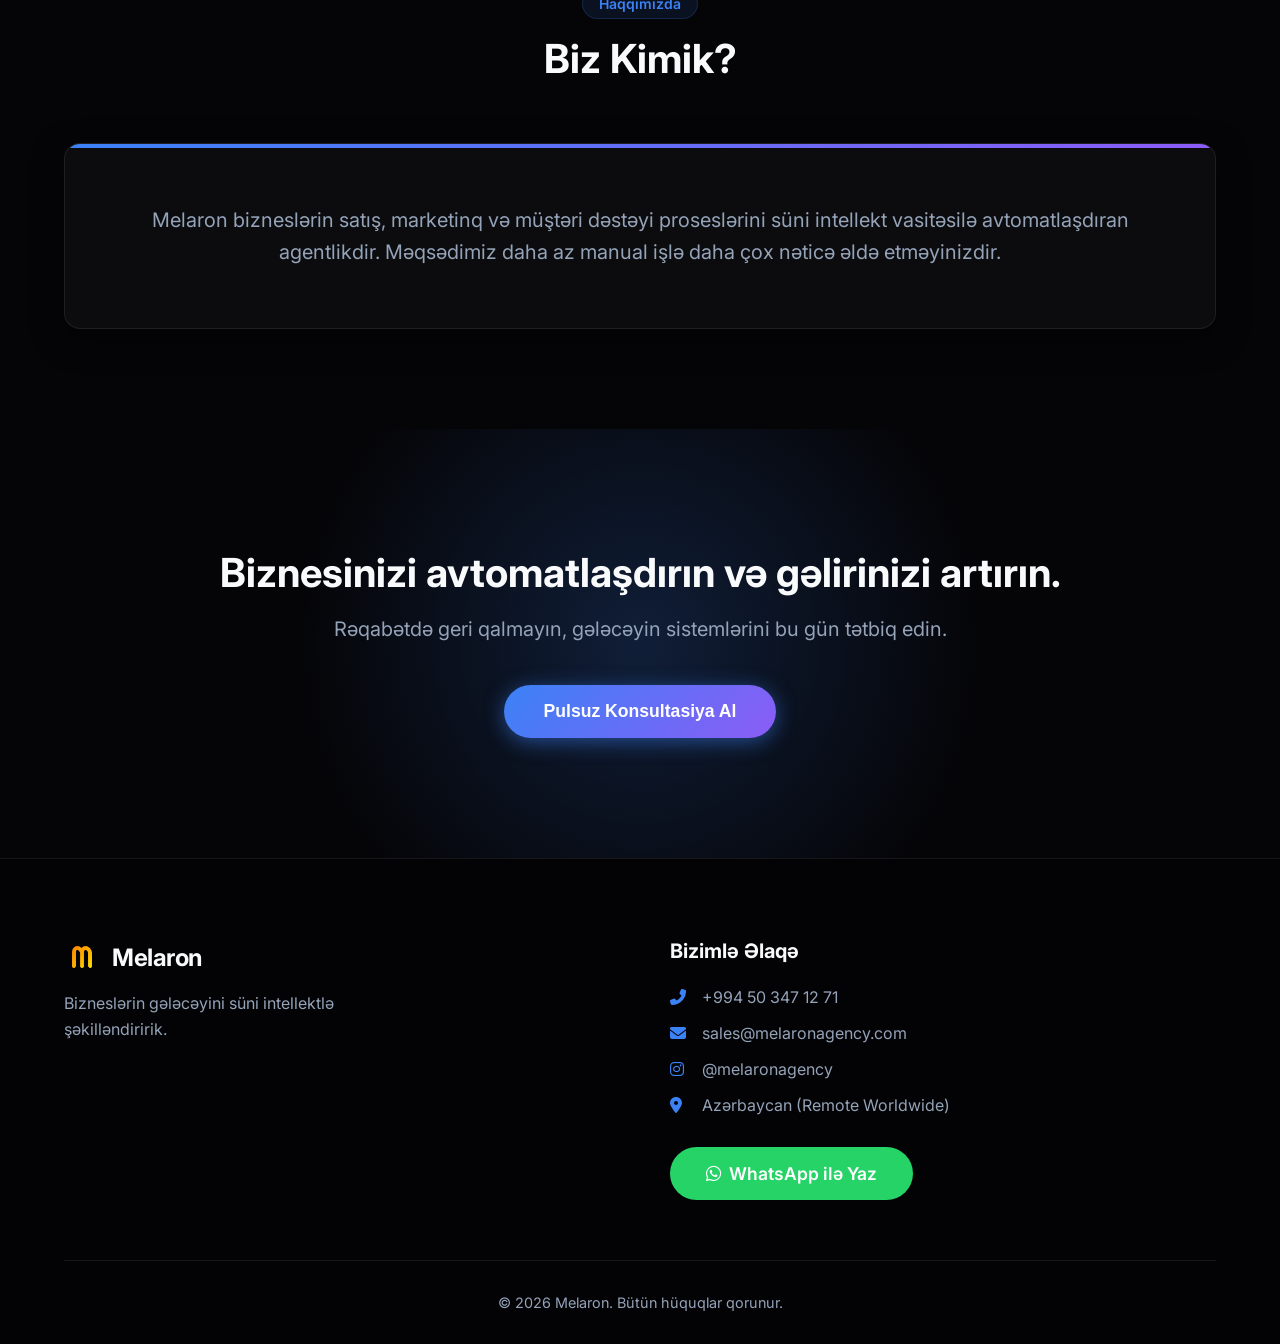
==== commit e10a63c3: "Fix select box text alignment and typo in process section" ====
--- a/index.html
+++ b/index.html
@@ -43,7 +43,7 @@
 
     <!-- Hero Section -->
     <section class="hero" id="home">
-        <video autoplay muted loop playsinline class="hero-bg-video">
+        <video autoplay muted loop playsinline class="hero-bg-video" onended="this.play()">
             <source src="video.mp4" type="video/mp4">
         </video>
         <div class="hero-bg-overlay"></div>
@@ -136,7 +136,7 @@
             <div class="process-steps">
                 <div class="step reveal">
                     <div class="step-number">01</div>
-                    <h3>Konsultasiya və Biznesin analizi edilməsi</h3>
+                    <h3>Konsultasiya və Biznesin analiz edilməsi</h3>
                     <p>Biznesinizin mövcud vəziyyətini və ehtiyaclarını dərk edirik.</p>
                 </div>
                 <div class="step reveal" style="transition-delay: 0.1s">
--- a/styles.css
+++ b/styles.css
@@ -208,6 +208,10 @@
     gap: 32px;
 }
 
+.nav-links .btn-primary-small {
+    margin-left: -16px; /* Offset the button's internal padding to balance visual distance */
+}
+
 .nav-links a:not(.btn-primary-small) {
     font-size: 0.95rem;
     font-weight: 500;
@@ -523,7 +527,25 @@
 
 @media (max-width: 768px) {
     .nav-links {
-        display: none; /* simple mobile hide for now */
+        display: none;
+        flex-direction: column;
+        position: absolute;
+        top: 100%;
+        left: 0;
+        width: 100%;
+        background: rgba(5, 5, 8, 0.98);
+        backdrop-filter: blur(15px);
+        padding: 20px;
+        border-bottom: 1px solid rgba(255,255,255,0.08);
+        text-align: center;
+        gap: 20px;
+    }
+    .nav-links.mobile-active {
+        display: flex;
+    }
+    .nav-links a {
+        width: 100%;
+        padding: 10px 0;
     }
     .mobile-menu-btn {
         display: block;
@@ -619,6 +641,14 @@
     transition: var(--transition);
 }
 
+.form-select {
+    width: 135px; /* Slightly wider to fit text and dropdown arrow */
+    padding-left: 10px; /* Reduce left padding to center text better */
+    padding-right: 5px; /* Reduce right padding to leave room for arrow */
+    text-align: center;
+    flex-shrink: 0;
+}
+
 .form-select option {
     background: var(--bg-dark);
     color: white;
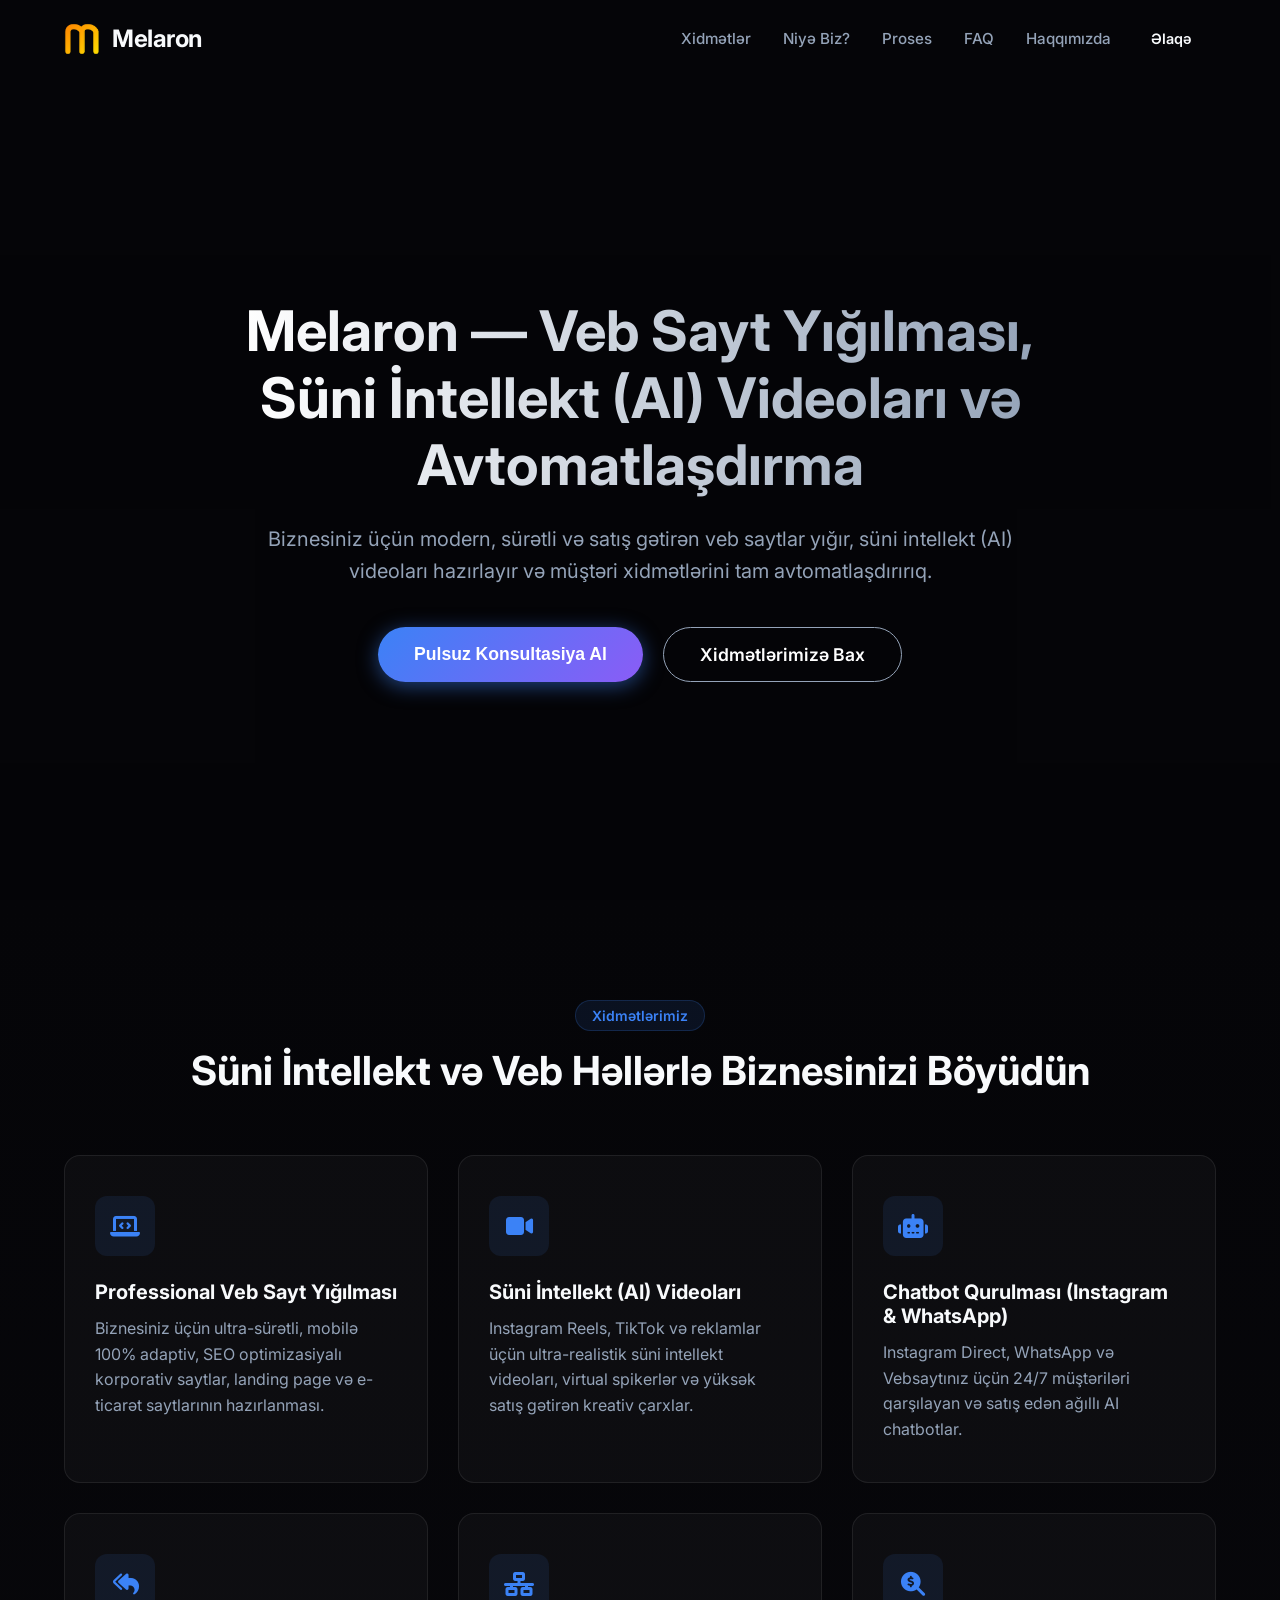
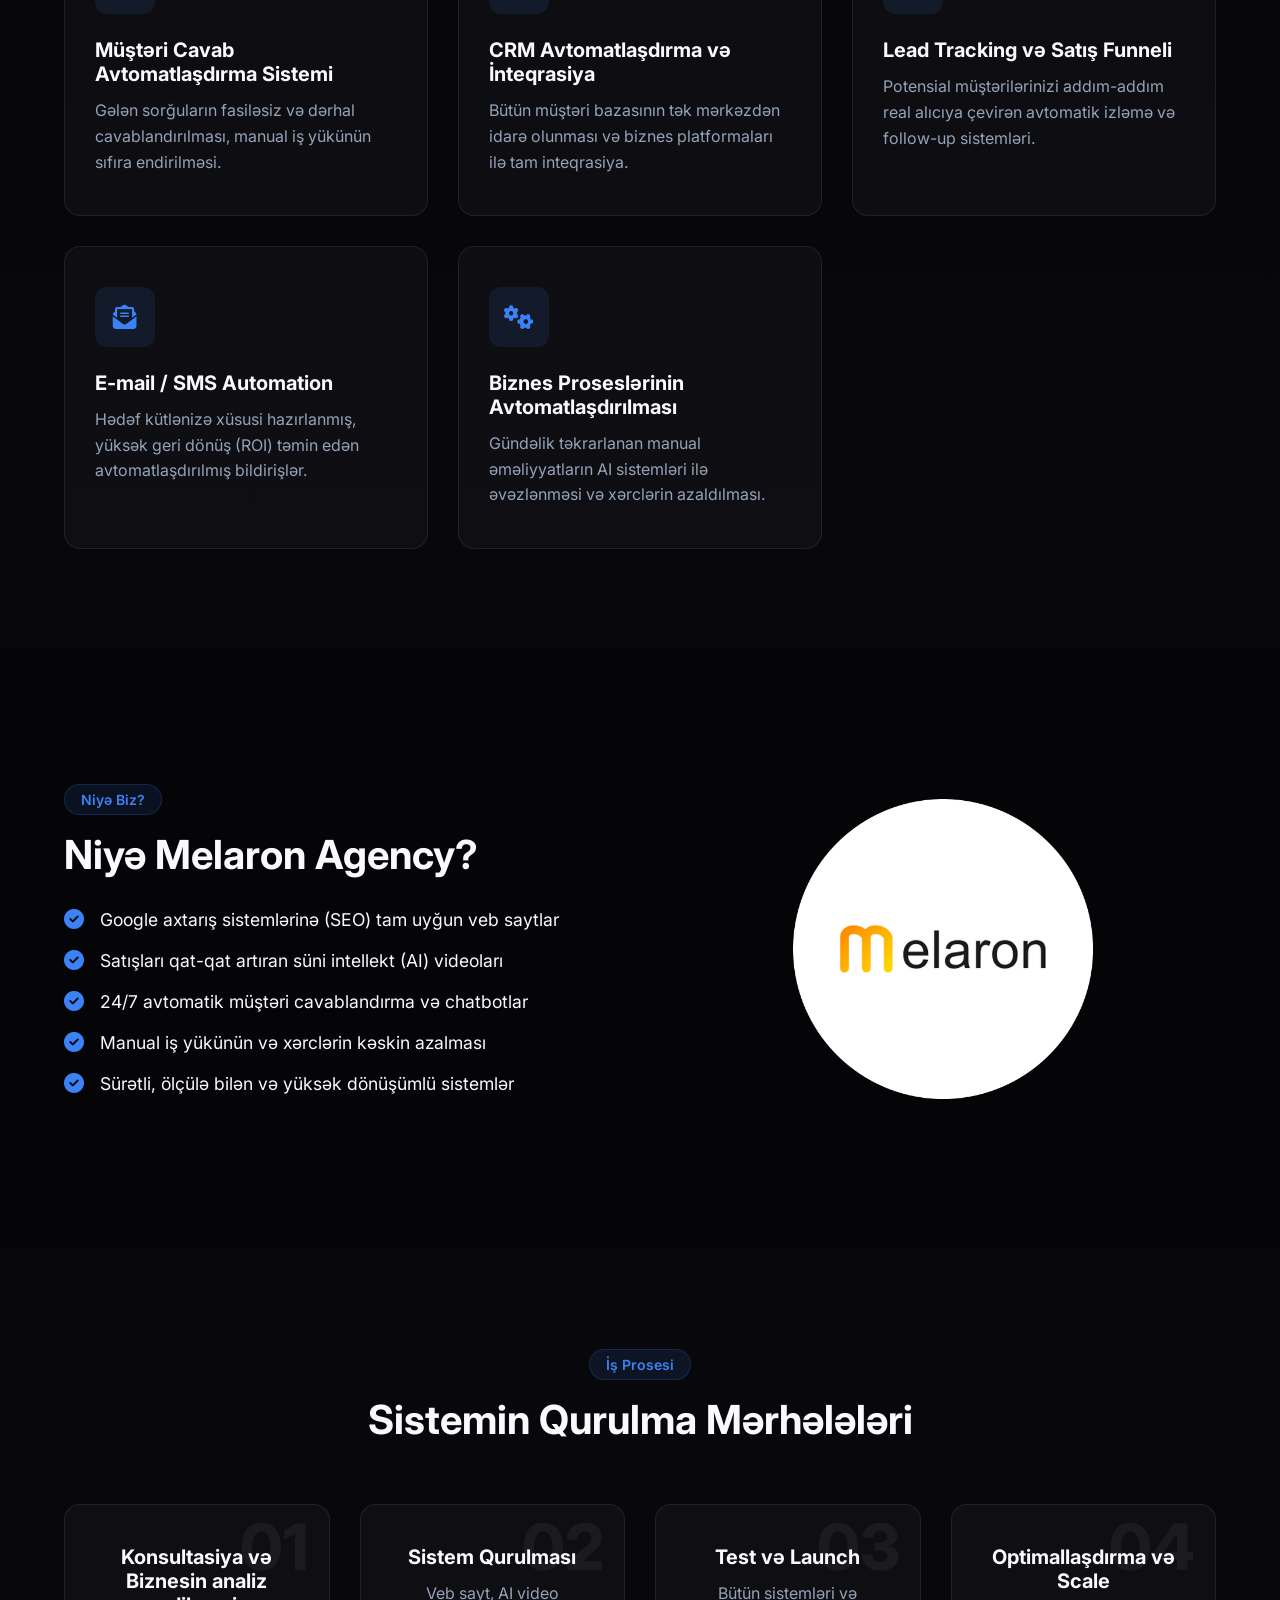
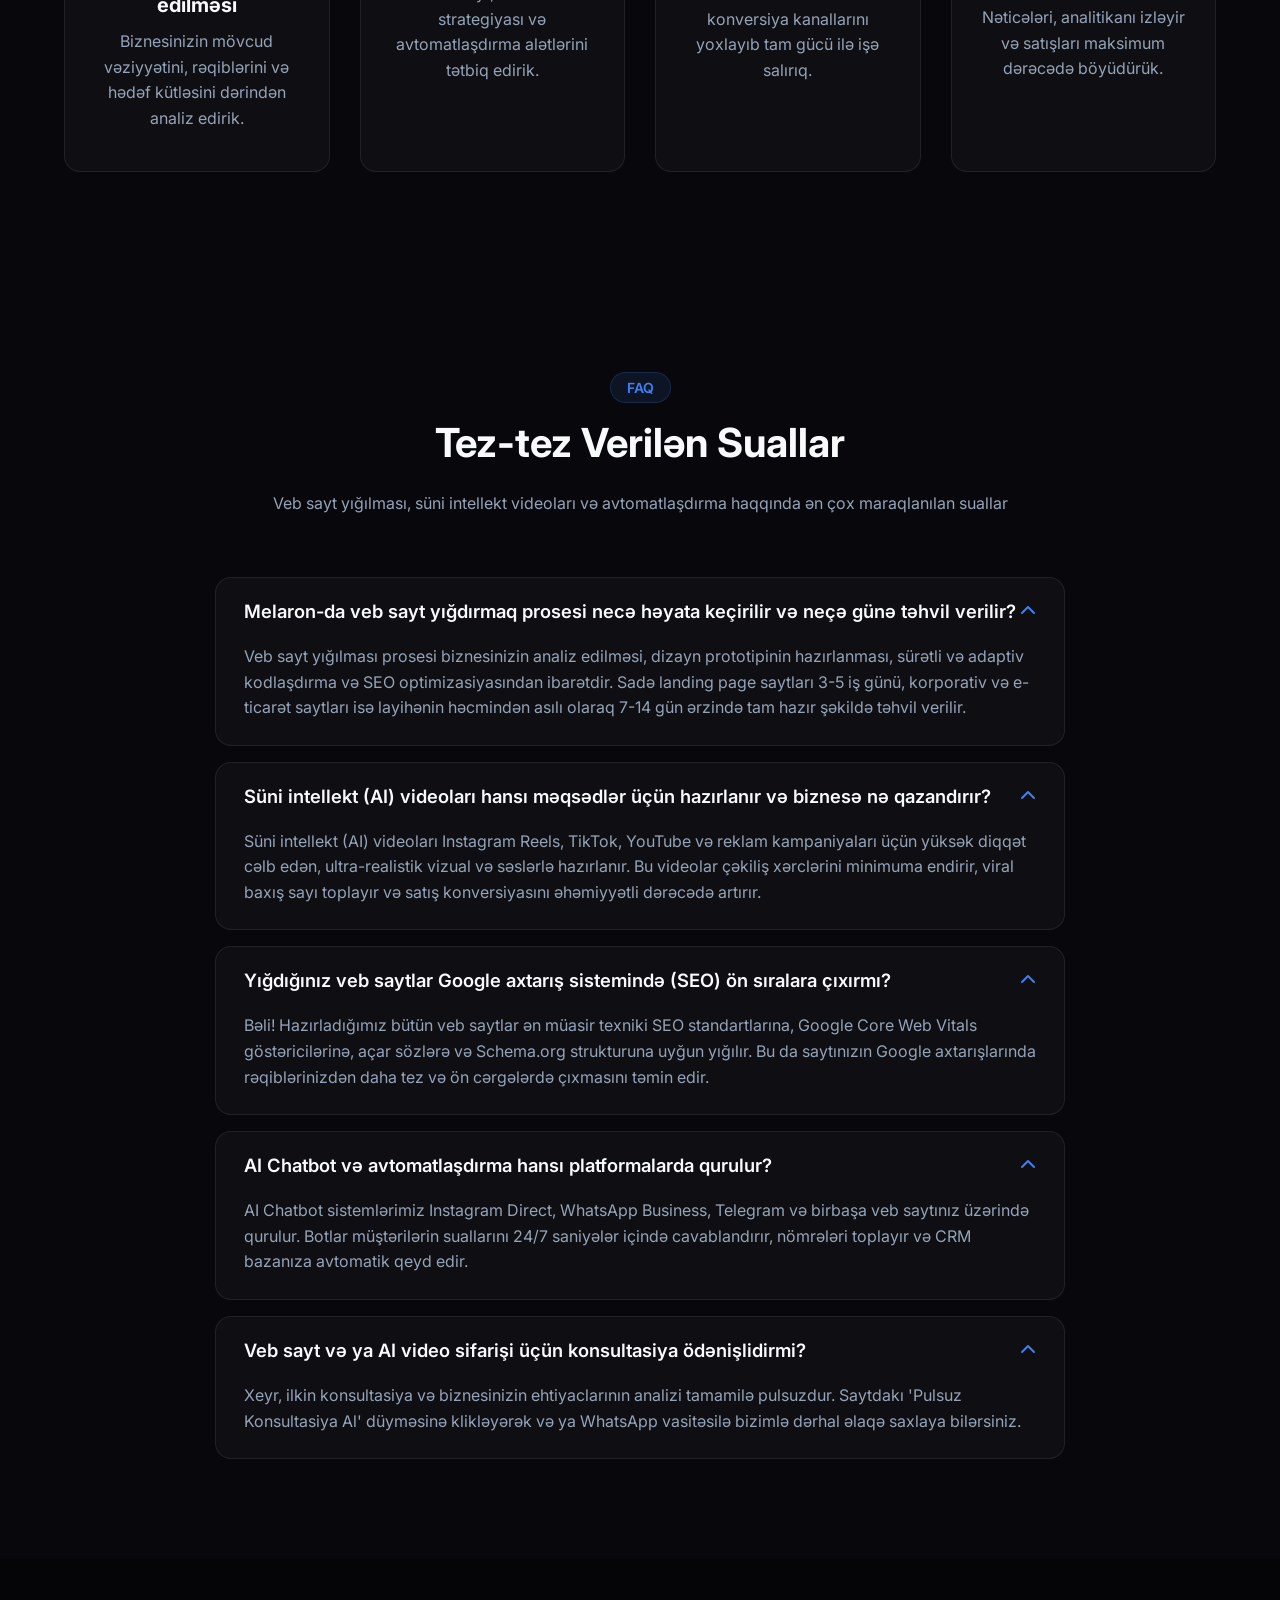
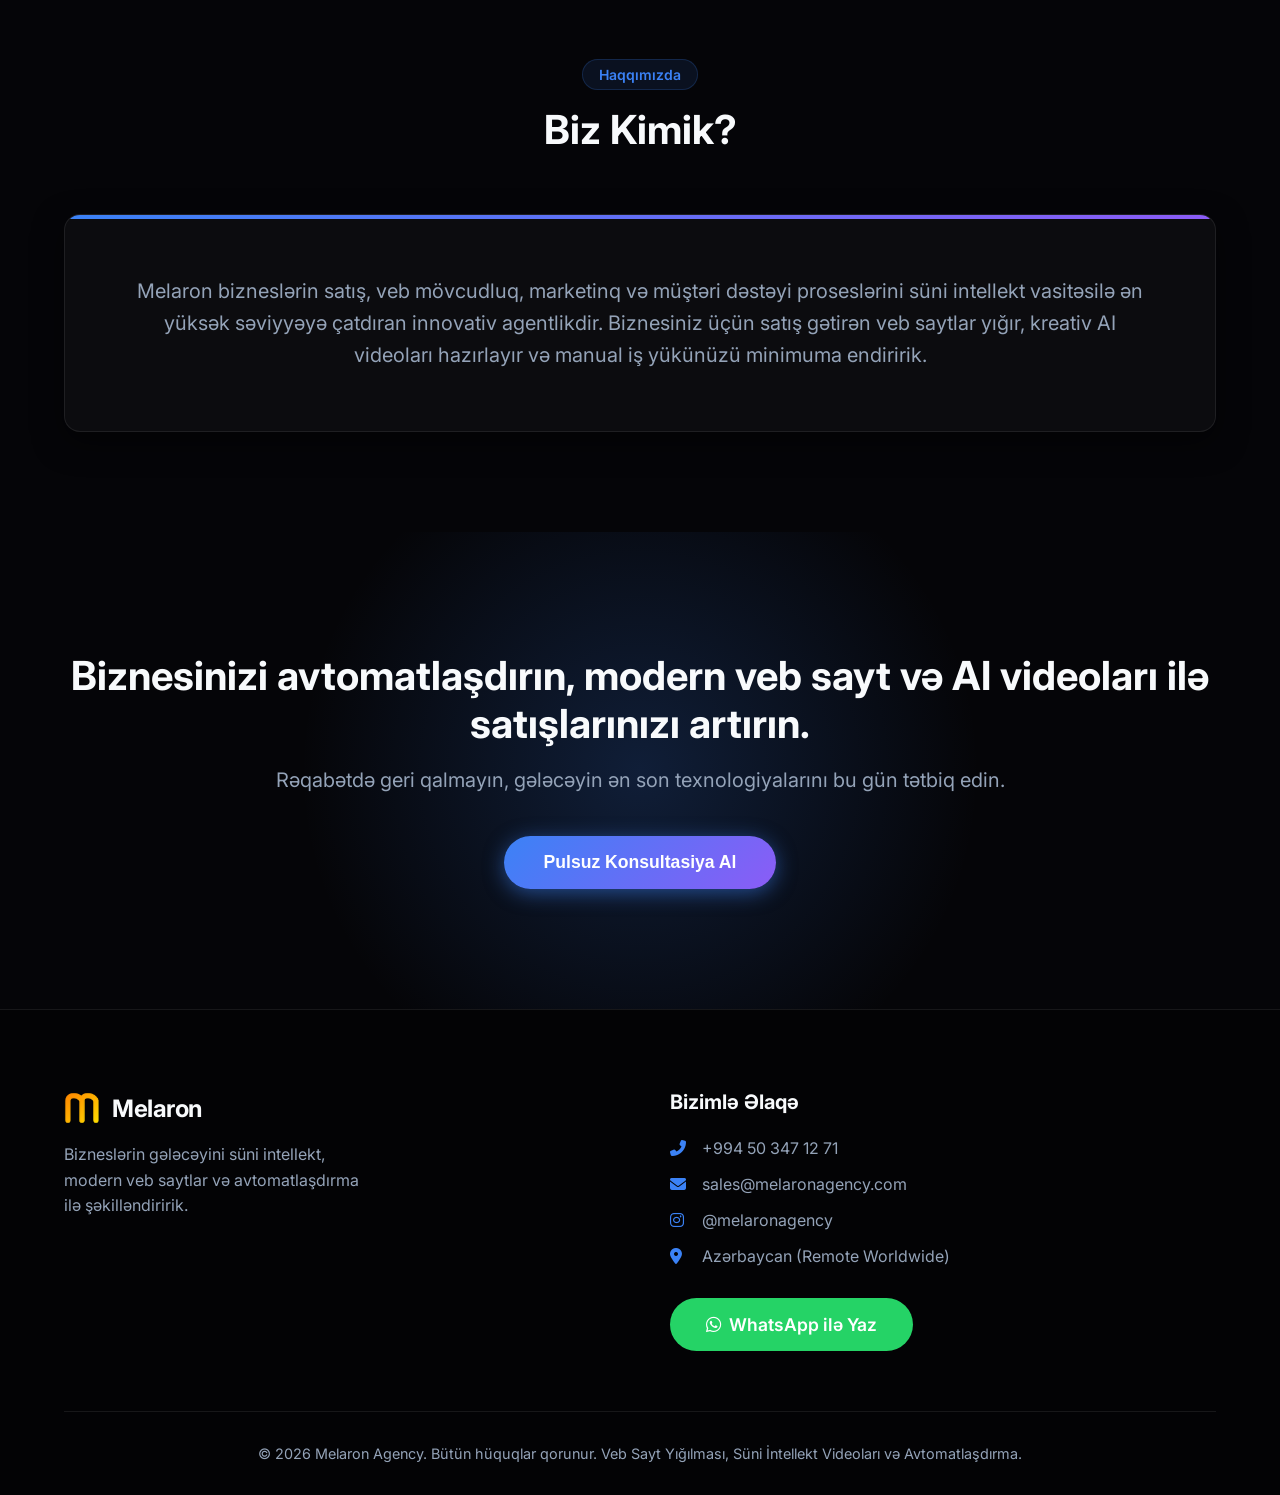
==== commit f97990a1: "Comprehensive SEO optimization: meta tags, schema markup, website design and AI video services, FAQ " ====
--- a/index.html
+++ b/index.html
@@ -3,21 +3,130 @@
 <head>
     <meta charset="UTF-8">
     <meta name="viewport" content="width=device-width, initial-scale=1.0">
-    <title>Melaron - AI Avtomatlaşdırma və Rəqəmsal Marketinq Agentliyi</title>
-    <meta name="description" content="Melaron bizneslərin satış, marketinq və müştəri dəstəyi proseslərini süni intellekt vasitəsilə avtomatlaşdıran agentlikdir. Daha az manual işlə daha çox nəticə əldə edin.">
-    <meta name="keywords" content="AI avtomatlaşdırma, rəqəmsal marketinq, süni intellekt, chatbot, CRM inteqrasiya, satış funneli, Melaron agency, avtomatik cavablandırma">
-    <meta property="og:title" content="Melaron - AI Avtomatlaşdırma və Rəqəmsal Marketinq Agentliyi">
-    <meta property="og:description" content="Biznesiniz üçün süni intellekt əsaslı avtomatik sistemlər qururuq və satışlarınızı artırırıq.">
-    <meta property="og:image" content="logo circle.png.png">
+    <title>Melaron — Veb Sayt Yığılması, Süni İntellekt (AI) Videoları və Avtomatlaşdırma</title>
+    
+    <!-- SEO Meta Tags -->
+    <meta name="description" content="Bakıda peşəkar veb sayt yığdırmaq, süni intellekt (AI) videoları və reklam çarxları hazırlatmaq, biznes proseslərini avtomatlaşdırmaq istəyirsiniz? Melaron ilə satışlarınızı artırın. Pulsuz konsultasiya!">
+    <meta name="keywords" content="veb sayt yığdırmaq, veb sayt yığılması, sayt sifarişi, sayt hazırlanması bakı, sayt yığmaq, süni intellekt videoları, ai video hazırlama, ai video sifarişi, ai avtomatlaşdırma, rəqəmsal marketinq, chatbot qurulması, landing page sifarişi, korporativ sayt yığılması, e-ticarət saytının hazırlanması, melaron agency">
+    <meta name="author" content="Melaron Agency">
+    <meta name="robots" content="index, follow, max-image-preview:large, max-snippet:-1, max-video-preview:-1">
+    <link rel="canonical" href="https://melaronagency.com/">
+    
+    <!-- Geo and Language Targeting -->
+    <meta name="geo.region" content="AZ">
+    <meta name="geo.placename" content="Baku">
+    <meta name="language" content="Azerbaijani">
+
+    <!-- Open Graph (Facebook, WhatsApp, LinkedIn) -->
+    <meta property="og:type" content="website">
+    <meta property="og:locale" content="az_AZ">
+    <meta property="og:url" content="https://melaronagency.com/">
+    <meta property="og:site_name" content="Melaron Agency">
+    <meta property="og:title" content="Melaron — Veb Sayt Yığılması, Süni İntellekt (AI) Videoları və Avtomatlaşdırma">
+    <meta property="og:description" content="Biznesiniz üçün modern, sürətli veb saytlar yığır, satış gətirən süni intellekt (AI) videoları hazırlayır və müştəri xidmətlərini tam avtomatlaşdırırıq.">
+    <meta property="og:image" content="https://melaronagency.com/logo%20circle.png.png">
+    <meta property="og:image:alt" content="Melaron - Veb Sayt Yığılması və AI Avtomatlaşdırma">
+
+    <!-- Twitter Card -->
     <meta name="twitter:card" content="summary_large_image">
+    <meta name="twitter:title" content="Melaron — Veb Sayt Yığılması, Süni İntellekt (AI) Videoları və Avtomatlaşdırma">
+    <meta name="twitter:description" content="Peşəkar veb sayt yığdırmaq, süni intellekt videoları hazırlamaq və satışlarınızı artırmaq üçün Melaron-a müraciət edin.">
+    <meta name="twitter:image" content="https://melaronagency.com/logo%20circle.png.png">
     
     <!-- Favicon -->
     <link rel="icon" href="logo only M.png.png" type="image/png">
     
-    <link href="https://fonts.googleapis.com/css2?family=Inter:wght@300;400;500;600;700&display=swap" rel="stylesheet">
+    <!-- Google Fonts & FontAwesome -->
+    <link href="https://fonts.googleapis.com/css2?family=Inter:wght@300;400;500;600;700;800&display=swap" rel="stylesheet">
     <link rel="stylesheet" href="styles.css">
-    <!-- FontAwesome for standard icons -->
     <link rel="stylesheet" href="https://cdnjs.cloudflare.com/ajax/libs/font-awesome/6.4.0/css/all.min.css">
+
+    <!-- Structured Data (Schema.org JSON-LD) -->
+    <script type="application/ld+json">
+    {
+      "@context": "https://schema.org",
+      "@graph": [
+        {
+          "@type": "WebSite",
+          "@id": "https://melaronagency.com/#website",
+          "url": "https://melaronagency.com/",
+          "name": "Melaron Agency",
+          "description": "Veb Sayt Yığılması, Süni İntellekt (AI) Videoları və Biznes Avtomatlaşdırması",
+          "inLanguage": "az"
+        },
+        {
+          "@type": "ProfessionalService",
+          "@id": "https://melaronagency.com/#organization",
+          "name": "Melaron — AI Avtomatlaşdırma və Rəqəmsal Marketinq Agentliyi",
+          "url": "https://melaronagency.com/",
+          "logo": "https://melaronagency.com/logo%20only%20M.png.png",
+          "image": "https://melaronagency.com/logo%20circle.png.png",
+          "description": "Bakıda peşəkar veb saytların yığılması, süni intellekt (AI) əsaslı video və reklam çarxlarının hazırlanması, satış funnelləri və CRM avtomatlaşdırması xidmətləri.",
+          "telephone": "+994503471271",
+          "email": "sales@melaronagency.com",
+          "address": {
+            "@type": "PostalAddress",
+            "addressLocality": "Bakı",
+            "addressCountry": "AZ"
+          },
+          "areaServed": {
+            "@type": "Country",
+            "name": "Azərbaycan"
+          },
+          "sameAs": [
+            "https://www.instagram.com/melaronagency"
+          ],
+          "priceRange": "$$"
+        },
+        {
+          "@type": "FAQPage",
+          "@id": "https://melaronagency.com/#faq",
+          "mainEntity": [
+            {
+              "@type": "Question",
+              "name": "Melaron-da veb sayt yığdırmaq prosesi necə həyata keçirilir və neçə günə təhvil verilir?",
+              "acceptedAnswer": {
+                "@type": "Answer",
+                "text": "Veb sayt yığılması prosesi biznesinizin analiz edilməsi, dizayn prototipinin hazırlanması, sürətli və adaptiv kodlaşdırma və SEO optimizasiyasından ibarətdir. Sadə landing page saytları 3-5 iş günü, korporativ və e-ticarət saytları isə layihənin həcmindən asılı olaraq 7-14 gün ərzində tam hazır şəkildə təhvil verilir."
+              }
+            },
+            {
+              "@type": "Question",
+              "name": "Süni intellekt (AI) videoları hansı məqsədlər üçün hazırlanır və biznesə nə qazandırır?",
+              "acceptedAnswer": {
+                "@type": "Answer",
+                "text": "Süni intellekt (AI) videoları Instagram Reels, TikTok, YouTube və reklam kampaniyaları üçün yüksək diqqət cəlb edən, ultra-realistik vizual və səslərlə hazırlanır. Bu videolar çəkiliş xərclərini minimuma endirir, viral baxış sayı toplayır və satış konversiyasını əhəmiyyətli dərəcədə artırır."
+              }
+            },
+            {
+              "@type": "Question",
+              "name": "Yığdığınız veb saytlar Google axtarış sistemində (SEO) ön sıralara çıxırmı?",
+              "acceptedAnswer": {
+                "@type": "Answer",
+                "text": "Bəli! Hazırladığımız bütün veb saytlar ən müasir texniki SEO standartlarına, Google Core Web Vitals göstəricilərinə, açar sözlərə və Schema.org strukturuna uyğun yığılır. Bu da saytınızın Google axtarışlarında rəqiblərinizdən daha tez və ön cərgələrdə çıxmasını təmin edir."
+              }
+            },
+            {
+              "@type": "Question",
+              "name": "AI Chatbot və avtomatlaşdırma hansı platformalarda qurulur?",
+              "acceptedAnswer": {
+                "@type": "Answer",
+                "text": "AI Chatbot sistemlərimiz Instagram Direct, WhatsApp Business, Telegram və birbaşa veb saytınız üzərində qurulur. Botlar müştərilərin suallarını 24/7 saniyələr içində cavablandırır, nömrələri toplayır və CRM bazanıza avtomatik qeyd edir."
+              }
+            },
+            {
+              "@type": "Question",
+              "name": "Veb sayt və ya AI video sifarişi üçün konsultasiya ödənişlidirmi?",
+              "acceptedAnswer": {
+                "@type": "Answer",
+                "text": "Xeyr, ilkin konsultasiya və biznesinizin ehtiyaclarının analizi tamamilə pulsuzdur. Saytdakı 'Pulsuz Konsultasiya Al' düyməsinə klikləyərək və ya WhatsApp vasitəsilə bizimlə dərhal əlaqə saxlaya bilərsiniz."
+              }
+            }
+          ]
+        }
+      ]
+    }
+    </script>
 </head>
 <body>
     
@@ -25,13 +134,14 @@
     <nav class="navbar">
         <div class="nav-container">
             <a href="#" class="logo">
-                <img src="logo only M.png.png" alt="Melaron Logo">
+                <img src="logo only M.png.png" alt="Melaron Logo - Veb Sayt Yığılması və AI Avtomatlaşdırma">
                 <span>Melaron</span>
             </a>
             <div class="nav-links">
                 <a href="#xidmetler">Xidmətlər</a>
                 <a href="#ustunlukler">Niyə Biz?</a>
                 <a href="#proses">Proses</a>
+                <a href="#faq">FAQ</a>
                 <a href="#haqqimizda">Haqqımızda</a>
                 <a href="#elaqe" class="btn-primary-small">Əlaqə</a>
             </div>
@@ -49,8 +159,8 @@
         <div class="hero-bg-overlay"></div>
         <div class="container text-center">
             <div class="hero-content reveal">
-                <h1>Melaron — AI Avtomatlaşdırma və Rəqəmsal Marketinq Agentliyi</h1>
-                <p class="subtitle">Biznesiniz üçün süni intellekt əsaslı avtomatik sistemlər qururuq və satışlarınızı artırırıq.</p>
+                <h1>Melaron — Veb Sayt Yığılması, Süni İntellekt (AI) Videoları və Avtomatlaşdırma</h1>
+                <p class="subtitle">Biznesiniz üçün modern, sürətli və satış gətirən veb saytlar yığır, süni intellekt (AI) videoları hazırlayır və müştəri xidmətlərini tam avtomatlaşdırırıq.</p>
                 <div class="hero-buttons">
                     <button id="openModalBtn" class="btn-primary">Pulsuz Konsultasiya Al</button>
                     <a href="#xidmetler" class="btn-secondary">Xidmətlərimizə Bax</a>
@@ -64,39 +174,49 @@
         <div class="container">
             <div class="section-header text-center reveal">
                 <span class="tag">Xidmətlərimiz</span>
-                <h2>Süni İntellektlə Biznesinizi Böyüdün</h2>
+                <h2>Süni İntellekt və Veb Həllərlə Biznesinizi Böyüdün</h2>
             </div>
             
             <div class="services-grid">
                 <div class="service-card reveal">
+                    <div class="icon-box"><i class="fas fa-laptop-code"></i></div>
+                    <h3>Professional Veb Sayt Yığılması</h3>
+                    <p>Biznesiniz üçün ultra-sürətli, mobilə 100% adaptiv, SEO optimizasiyalı korporativ saytlar, landing page və e-ticarət saytlarının hazırlanması.</p>
+                </div>
+                <div class="service-card reveal" style="transition-delay: 0.1s">
+                    <div class="icon-box"><i class="fas fa-video"></i></div>
+                    <h3>Süni İntellekt (AI) Videoları</h3>
+                    <p>Instagram Reels, TikTok və reklamlar üçün ultra-realistik süni intellekt videoları, virtual spikerlər və yüksək satış gətirən kreativ çarxlar.</p>
+                </div>
+                <div class="service-card reveal" style="transition-delay: 0.2s">
                     <div class="icon-box"><i class="fas fa-robot"></i></div>
-                    <h3>Chatbot Qurulması</h3>
-                    <p>Instagram, WhatsApp və Vebsaytınız üçün ağıllı süni intellekt botlarının qurulması.</p>
-                </div>
-                <div class="service-card reveal" style="transition-delay: 0.1s">
+                    <h3>Chatbot Qurulması (Instagram & WhatsApp)</h3>
+                    <p>Instagram Direct, WhatsApp və Vebsaytınız üçün 24/7 müştəriləri qarşılayan və satış edən ağıllı AI chatbotlar.</p>
+                </div>
+                <div class="service-card reveal">
                     <div class="icon-box"><i class="fas fa-reply-all"></i></div>
                     <h3>Müştəri Cavab Avtomatlaşdırma Sistemi</h3>
-                    <p>Fasiləsiz və sürətli müştəri xidməti təmin edən, 24/7 işləyən avtomatik cavablandırma sistemləri.</p>
-                </div>
-                <div class="service-card reveal" style="transition-delay: 0.2s">
+                    <p>Gələn sorğuların fasiləsiz və dərhal cavablandırılması, manual iş yükünün sıfıra endirilməsi.</p>
+                </div>
+                <div class="service-card reveal" style="transition-delay: 0.1s">
                     <div class="icon-box"><i class="fas fa-network-wired"></i></div>
                     <h3>CRM Avtomatlaşdırma və İnteqrasiya</h3>
-                    <p>Müştəri məlumatlarının tək mərkəzdən idarə edilməsi və biznes platformalarına inteqrasiyası.</p>
+                    <p>Bütün müştəri bazasının tək mərkəzdən idarə olunması və biznes platformaları ilə tam inteqrasiya.</p>
+                </div>
+                <div class="service-card reveal" style="transition-delay: 0.2s">
+                    <div class="icon-box"><i class="fas fa-search-dollar"></i></div>
+                    <h3>Lead Tracking və Satış Funneli</h3>
+                    <p>Potensial müştərilərinizi addım-addım real alıcıya çevirən avtomatik izləmə və follow-up sistemləri.</p>
                 </div>
                 <div class="service-card reveal">
-                    <div class="icon-box"><i class="fas fa-search-dollar"></i></div>
-                    <h3>Lead Tracking və Follow-up Sistemləri</h3>
-                    <p>Potensial müştərilərinizi addım-addım satışa aparan izləmə və avtomatik follow-up həlləri.</p>
-                </div>
-                <div class="service-card reveal" style="transition-delay: 0.1s">
                     <div class="icon-box"><i class="fas fa-envelope-open-text"></i></div>
                     <h3>E-mail / SMS Automation</h3>
-                    <p>Dəqiq hədəf kütləsinə hesablanmış, yüksək dönüşümlü avtomatik mesajlaşma kampaniyaları.</p>
-                </div>
-                <div class="service-card reveal" style="transition-delay: 0.2s">
+                    <p>Hədəf kütlənizə xüsusi hazırlanmış, yüksək geri dönüş (ROI) təmin edən avtomatlaşdırılmış bildirişlər.</p>
+                </div>
+                <div class="service-card reveal" style="transition-delay: 0.1s">
                     <div class="icon-box"><i class="fas fa-cogs"></i></div>
                     <h3>Biznes Proseslərinin Avtomatlaşdırılması</h3>
-                    <p>Manual iş yükünü azaldan, ölçülə bilən və sürətli əməliyyat sistemlərinin qurulması.</p>
+                    <p>Gündəlik təkrarlanan manual əməliyyatların AI sistemləri ilə əvəzlənməsi və xərclərin azaldılması.</p>
                 </div>
             </div>
         </div>
@@ -108,18 +228,17 @@
             <div class="why-us-wrapper reveal">
                 <div class="why-us-content">
                     <span class="tag">Niyə Biz?</span>
-                    <h2>Niyə Melaron?</h2>
+                    <h2>Niyə Melaron Agency?</h2>
                     <ul class="benefits-list">
-                        <li><i class="fas fa-check-circle"></i> <span>24/7 avtomatik müştəri cavablandırma</span></li>
-                        <li><i class="fas fa-check-circle"></i> <span>Manual iş yükünün azalması</span></li>
-                        <li><i class="fas fa-check-circle"></i> <span>Daha yüksək satış və conversion</span></li>
-                        <li><i class="fas fa-check-circle"></i> <span>Sürətli və ölçülə bilən sistemlər</span></li>
-                        <li><i class="fas fa-check-circle"></i> <span>Professional marketing yanaşması</span></li>
+                        <li><i class="fas fa-check-circle"></i> <span>Google axtarış sistemlərinə (SEO) tam uyğun veb saytlar</span></li>
+                        <li><i class="fas fa-check-circle"></i> <span>Satışları qat-qat artıran süni intellekt (AI) videoları</span></li>
+                        <li><i class="fas fa-check-circle"></i> <span>24/7 avtomatik müştəri cavablandırma və chatbotlar</span></li>
+                        <li><i class="fas fa-check-circle"></i> <span>Manual iş yükünün və xərclərin kəskin azalması</span></li>
+                        <li><i class="fas fa-check-circle"></i> <span>Sürətli, ölçülə bilən və yüksək dönüşümlü sistemlər</span></li>
                     </ul>
                 </div>
                 <div class="why-us-image">
-                    <!-- Faint watermark background element from logo -->
-                    <img src="logo circle.png.png" alt="AI Agentliyi" class="floating-logo">
+                    <img src="logo circle.png.png" alt="Melaron Agency - Süni İntellekt və Veb Sayt Agentliyi" class="floating-logo">
                 </div>
             </div>
         </div>
@@ -137,28 +256,86 @@
                 <div class="step reveal">
                     <div class="step-number">01</div>
                     <h3>Konsultasiya və Biznesin analiz edilməsi</h3>
-                    <p>Biznesinizin mövcud vəziyyətini və ehtiyaclarını dərk edirik.</p>
+                    <p>Biznesinizin mövcud vəziyyətini, rəqiblərini və hədəf kütləsini dərindən analiz edirik.</p>
                 </div>
                 <div class="step reveal" style="transition-delay: 0.1s">
                     <div class="step-number">02</div>
                     <h3>Sistem Qurulması</h3>
-                    <p>Sizə özəl AI və avtomatlaşdırma strategiyasını tətbiq edirik.</p>
+                    <p>Veb sayt, AI video strategiyası və avtomatlaşdırma alətlərini tətbiq edirik.</p>
                 </div>
                 <div class="step reveal" style="transition-delay: 0.2s">
                     <div class="step-number">03</div>
                     <h3>Test və Launch</h3>
-                    <p>Sistemləri yoxlayıb tam gücü ilə işə salırıq.</p>
+                    <p>Bütün sistemləri və konversiya kanallarını yoxlayıb tam gücü ilə işə salırıq.</p>
                 </div>
                 <div class="step reveal" style="transition-delay: 0.3s">
                     <div class="step-number">04</div>
                     <h3>Optimallaşdırma və Scale</h3>
-                    <p>Nəticələri izləyir və performansı artırmaq üçün inkişaf etdiririk.</p>
-                </div>
-            </div>
-        </div>
-    </section>
-
-    <!-- About Section (Moved down) -->
+                    <p>Nəticələri, analitikanı izləyir və satışları maksimum dərəcədə böyüdürük.</p>
+                </div>
+            </div>
+        </div>
+    </section>
+
+    <!-- FAQ Section (High SEO Impact) -->
+    <section class="faq" id="faq">
+        <div class="container">
+            <div class="section-header text-center reveal">
+                <span class="tag">FAQ</span>
+                <h2>Tez-tez Verilən Suallar</h2>
+                <p>Veb sayt yığılması, süni intellekt videoları və avtomatlaşdırma haqqında ən çox maraqlanılan suallar</p>
+            </div>
+            <div class="faq-list">
+                <div class="faq-item reveal">
+                    <button class="faq-question">
+                        <span>Melaron-da veb sayt yığdırmaq prosesi necə həyata keçirilir və neçə günə təhvil verilir?</span>
+                        <i class="fas fa-chevron-down"></i>
+                    </button>
+                    <div class="faq-answer">
+                        <p>Veb sayt yığılması prosesi biznesinizin analiz edilməsi, dizayn prototipinin hazırlanması, sürətli və adaptiv kodlaşdırma və SEO optimizasiyasından ibarətdir. Sadə landing page saytları 3-5 iş günü, korporativ və e-ticarət saytları isə layihənin həcmindən asılı olaraq 7-14 gün ərzində tam hazır şəkildə təhvil verilir.</p>
+                    </div>
+                </div>
+                <div class="faq-item reveal">
+                    <button class="faq-question">
+                        <span>Süni intellekt (AI) videoları hansı məqsədlər üçün hazırlanır və biznesə nə qazandırır?</span>
+                        <i class="fas fa-chevron-down"></i>
+                    </button>
+                    <div class="faq-answer">
+                        <p>Süni intellekt (AI) videoları Instagram Reels, TikTok, YouTube və reklam kampaniyaları üçün yüksək diqqət cəlb edən, ultra-realistik vizual və səslərlə hazırlanır. Bu videolar çəkiliş xərclərini minimuma endirir, viral baxış sayı toplayır və satış konversiyasını əhəmiyyətli dərəcədə artırır.</p>
+                    </div>
+                </div>
+                <div class="faq-item reveal">
+                    <button class="faq-question">
+                        <span>Yığdığınız veb saytlar Google axtarış sistemində (SEO) ön sıralara çıxırmı?</span>
+                        <i class="fas fa-chevron-down"></i>
+                    </button>
+                    <div class="faq-answer">
+                        <p>Bəli! Hazırladığımız bütün veb saytlar ən müasir texniki SEO standartlarına, Google Core Web Vitals göstəricilərinə, açar sözlərə və Schema.org strukturuna uyğun yığılır. Bu da saytınızın Google axtarışlarında rəqiblərinizdən daha tez və ön cərgələrdə çıxmasını təmin edir.</p>
+                    </div>
+                </div>
+                <div class="faq-item reveal">
+                    <button class="faq-question">
+                        <span>AI Chatbot və avtomatlaşdırma hansı platformalarda qurulur?</span>
+                        <i class="fas fa-chevron-down"></i>
+                    </button>
+                    <div class="faq-answer">
+                        <p>AI Chatbot sistemlərimiz Instagram Direct, WhatsApp Business, Telegram və birbaşa veb saytınız üzərində qurulur. Botlar müştərilərin suallarını 24/7 saniyələr içində cavablandırır, nömrələri toplayır və CRM bazanıza avtomatik qeyd edir.</p>
+                    </div>
+                </div>
+                <div class="faq-item reveal">
+                    <button class="faq-question">
+                        <span>Veb sayt və ya AI video sifarişi üçün konsultasiya ödənişlidirmi?</span>
+                        <i class="fas fa-chevron-down"></i>
+                    </button>
+                    <div class="faq-answer">
+                        <p>Xeyr, ilkin konsultasiya və biznesinizin ehtiyaclarının analizi tamamilə pulsuzdur. Saytdakı 'Pulsuz Konsultasiya Al' düyməsinə klikləyərək və ya WhatsApp vasitəsilə bizimlə dərhal əlaqə saxlaya bilərsiniz.</p>
+                    </div>
+                </div>
+            </div>
+        </div>
+    </section>
+
+    <!-- About Section -->
     <section class="about" id="haqqimizda">
         <div class="container">
             <div class="about-content reveal">
@@ -167,7 +344,7 @@
                     <h2>Biz Kimik?</h2>
                 </div>
                 <div class="about-card">
-                    <p>Melaron bizneslərin satış, marketinq və müştəri dəstəyi proseslərini süni intellekt vasitəsilə avtomatlaşdıran agentlikdir. Məqsədimiz daha az manual işlə daha çox nəticə əldə etməyinizdir.</p>
+                    <p>Melaron bizneslərin satış, veb mövcudluq, marketinq və müştəri dəstəyi proseslərini süni intellekt vasitəsilə ən yüksək səviyyəyə çatdıran innovativ agentlikdir. Biznesiniz üçün satış gətirən veb saytlar yığır, kreativ AI videoları hazırlayır və manual iş yükünüzü minimuma endiririk.</p>
                 </div>
             </div>
         </div>
@@ -176,8 +353,8 @@
     <!-- CTA Section -->
     <section class="cta">
         <div class="container text-center reveal">
-            <h2>Biznesinizi avtomatlaşdırın və gəlirinizi artırın.</h2>
-            <p>Rəqabətdə geri qalmayın, gələcəyin sistemlərini bu gün tətbiq edin.</p>
+            <h2>Biznesinizi avtomatlaşdırın, modern veb sayt və AI videoları ilə satışlarınızı artırın.</h2>
+            <p>Rəqabətdə geri qalmayın, gələcəyin ən son texnologiyalarını bu gün tətbiq edin.</p>
             <button id="ctaModalBtn" class="btn-primary btn-large">Pulsuz Konsultasiya Al</button>
         </div>
     </section>
@@ -191,7 +368,7 @@
                         <img src="logo only M.png.png" alt="Melaron Logo">
                         <span>Melaron</span>
                     </div>
-                    <p>Bizneslərin gələcəyini süni intellektlə şəkilləndiririk.</p>
+                    <p>Bizneslərin gələcəyini süni intellekt, modern veb saytlar və avtomatlaşdırma ilə şəkilləndiririk.</p>
                 </div>
                 <div class="footer-contact">
                     <h3>Bizimlə Əlaqə</h3>
@@ -205,7 +382,7 @@
                 </div>
             </div>
             <div class="footer-bottom text-center">
-                <p>&copy; 2026 Melaron. Bütün hüquqlar qorunur.</p>
+                <p>&copy; 2026 Melaron Agency. Bütün hüquqlar qorunur. Veb Sayt Yığılması, Süni İntellekt Videoları və Avtomatlaşdırma.</p>
             </div>
         </div>
     </footer>
@@ -236,8 +413,8 @@
                     </div>
                 </div>
                 <div class="input-group">
-                    <label for="businessType">Biznes Növü (Opsional)</label>
-                    <input type="text" id="businessType" name="businessType" placeholder="Məsələn: E-ticarət, Xidmət və s.">
+                    <label for="businessType">Biznes Növü və ya Xidmət (Opsional)</label>
+                    <input type="text" id="businessType" name="businessType" placeholder="Məs: Veb sayt sifarişi, AI video, Avtomatlaşdırma">
                 </div>
                 <button type="submit" class="btn-primary" id="submitBtn">Göndər</button>
                 <div id="formMessage" class="form-message"></div>
--- a/styles.css
+++ b/styles.css
@@ -642,11 +642,11 @@
 }
 
 .form-select {
-    width: 135px; /* Slightly wider to fit text and dropdown arrow */
-    padding-left: 10px; /* Reduce left padding to center text better */
-    padding-right: 5px; /* Reduce right padding to leave room for arrow */
-    text-align: center;
+    width: 145px;
+    padding: 16px 30px 16px 16px;
+    text-align: left;
     flex-shrink: 0;
+    cursor: pointer;
 }
 
 .form-select option {
@@ -679,3 +679,71 @@
     color: #f87171;
     display: block;
 }
+
+/* FAQ Section */
+.faq {
+    padding: 100px 0;
+    background: #08080c;
+}
+
+.faq-list {
+    max-width: 850px;
+    margin: 0 auto;
+    display: flex;
+    flex-direction: column;
+    gap: 16px;
+}
+
+.faq-item {
+    background: var(--bg-card);
+    border: var(--glass-border);
+    border-radius: var(--radius);
+    overflow: hidden;
+    transition: var(--transition);
+}
+
+.faq-item:hover {
+    border-color: rgba(255, 255, 255, 0.15);
+}
+
+.faq-question {
+    width: 100%;
+    padding: 22px 28px;
+    background: transparent;
+    border: none;
+    color: var(--text-main);
+    font-size: 1.15rem;
+    font-weight: 600;
+    font-family: inherit;
+    display: flex;
+    justify-content: space-between;
+    align-items: center;
+    cursor: pointer;
+    text-align: left;
+    transition: var(--transition);
+}
+
+.faq-question i {
+    color: var(--primary);
+    font-size: 1rem;
+    transition: transform 0.3s ease;
+}
+
+.faq-item.active .faq-question i {
+    transform: rotate(180deg);
+}
+
+.faq-answer {
+    max-height: 0;
+    overflow: hidden;
+    transition: max-height 0.4s cubic-bezier(0.4, 0, 0.2, 1);
+    padding: 0 28px;
+    color: var(--text-muted);
+    font-size: 1rem;
+    line-height: 1.7;
+}
+
+.faq-item.active .faq-answer {
+    padding: 0 28px 24px 28px;
+    max-height: 350px;
+}
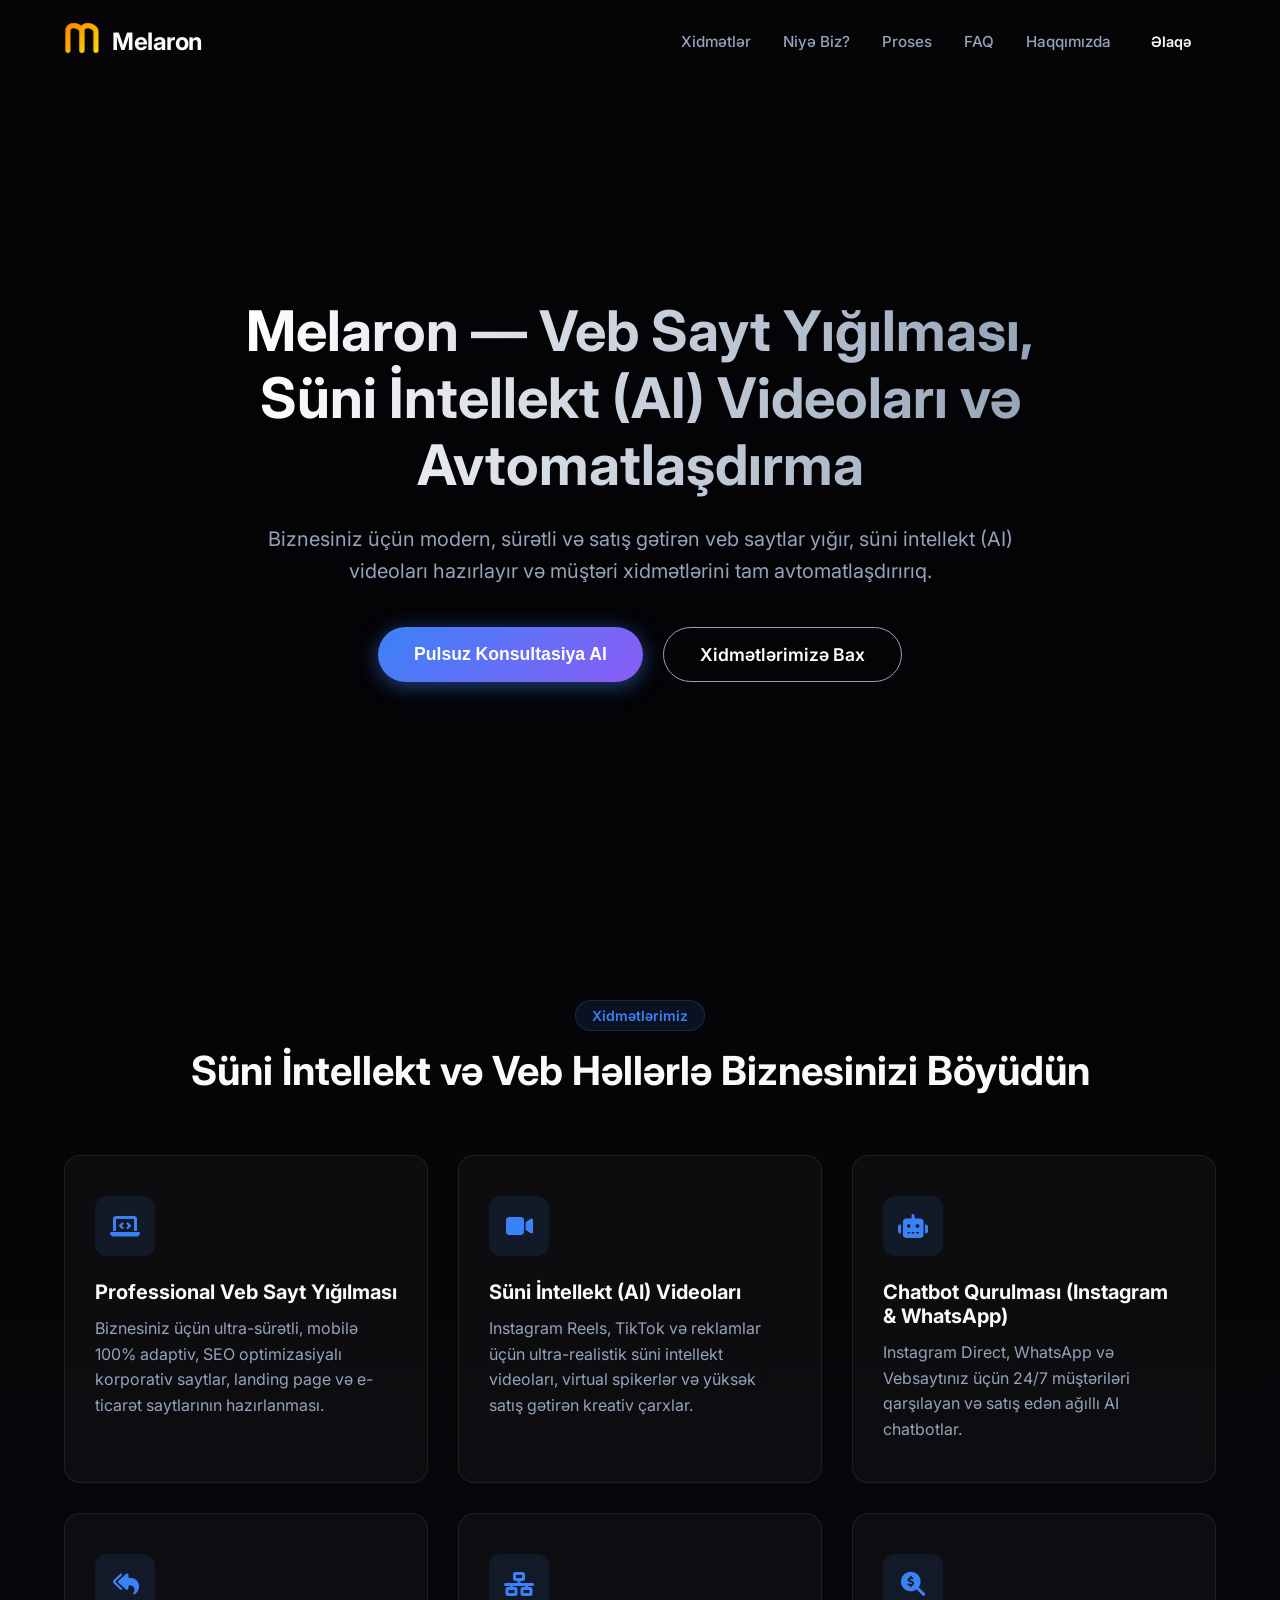
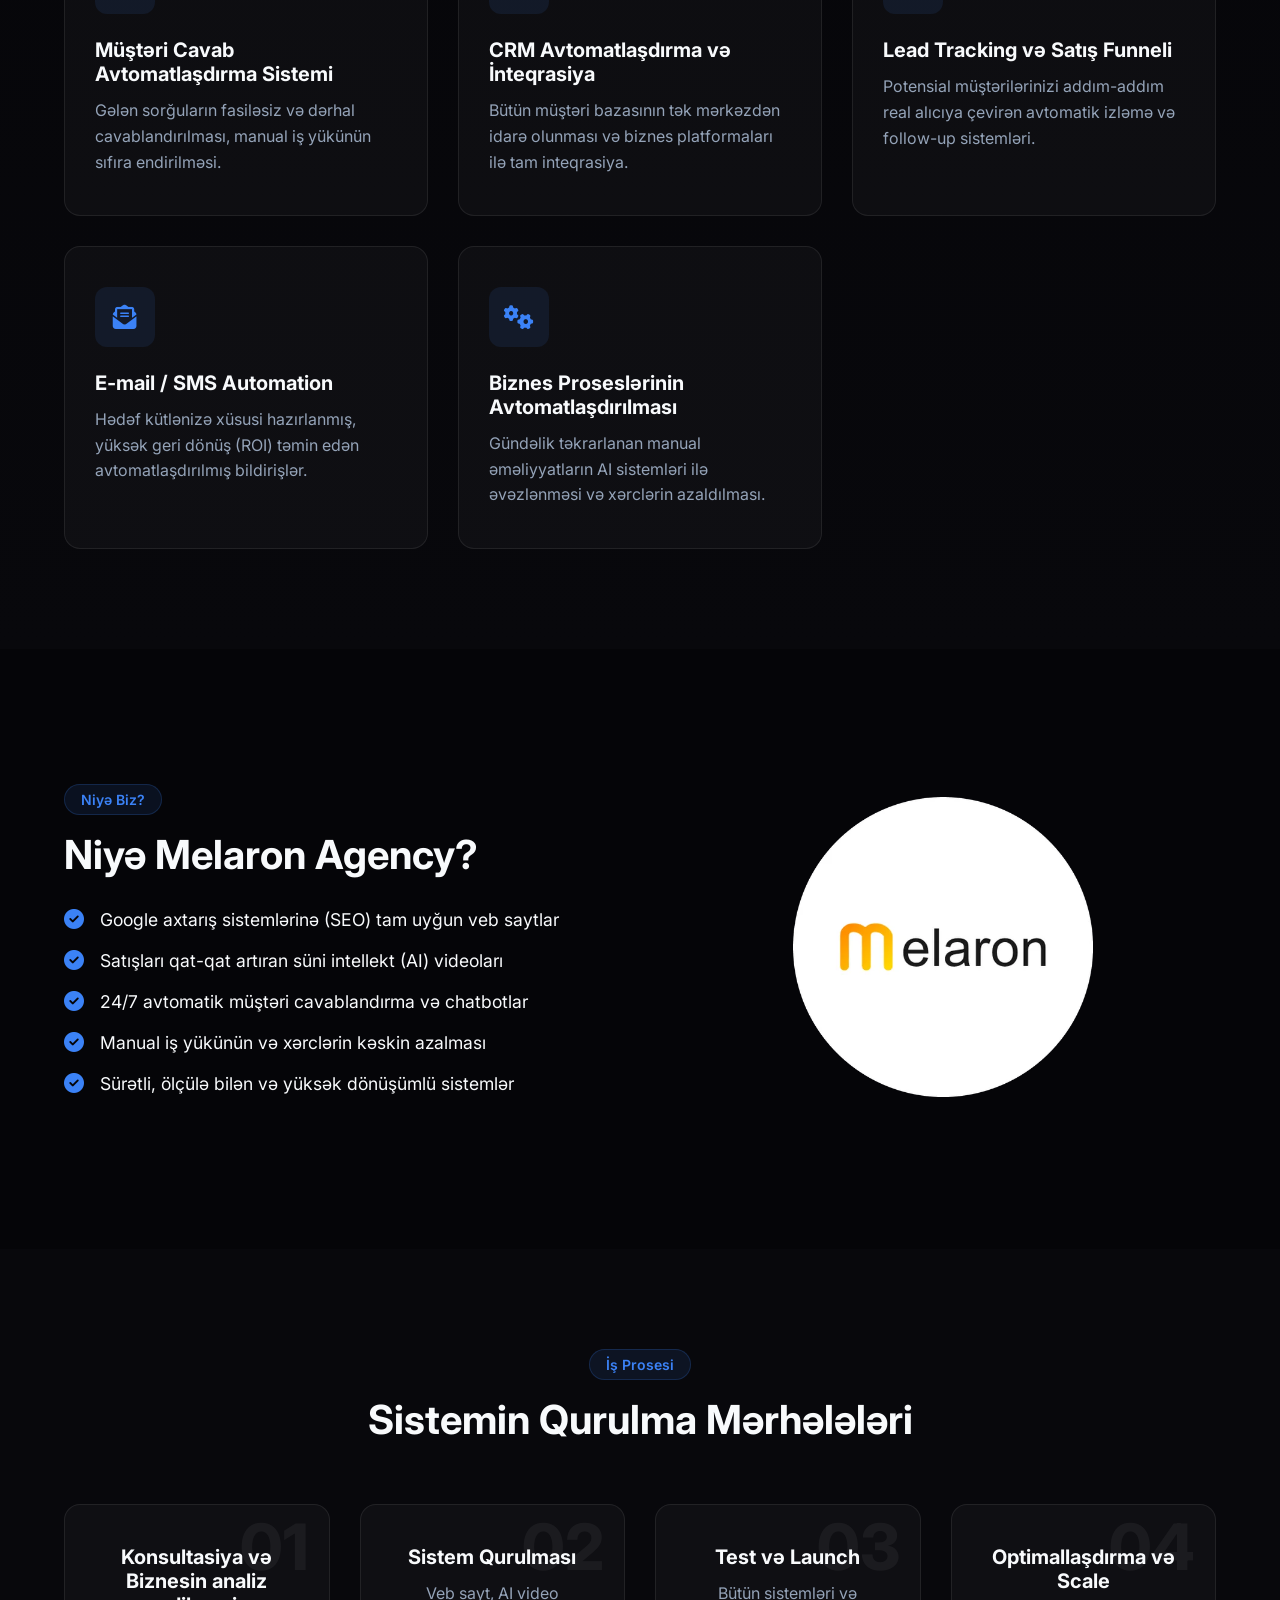
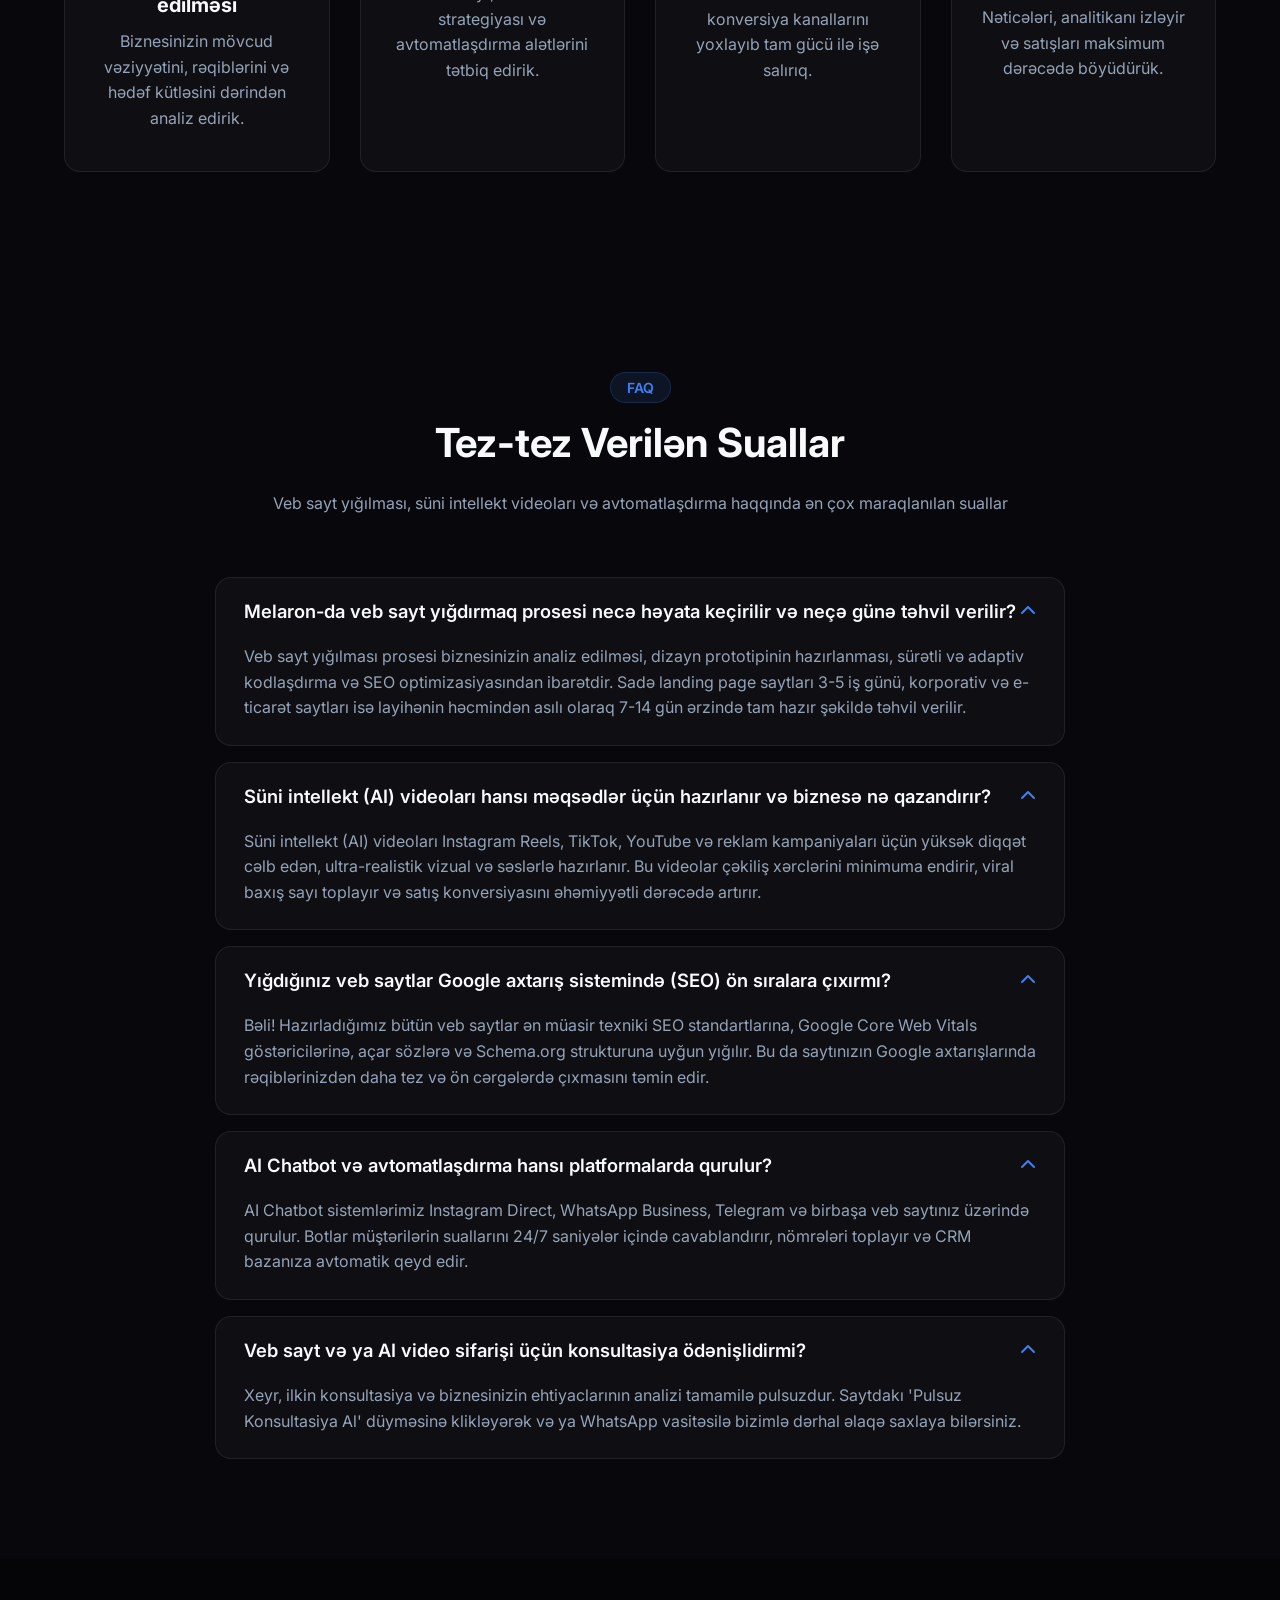
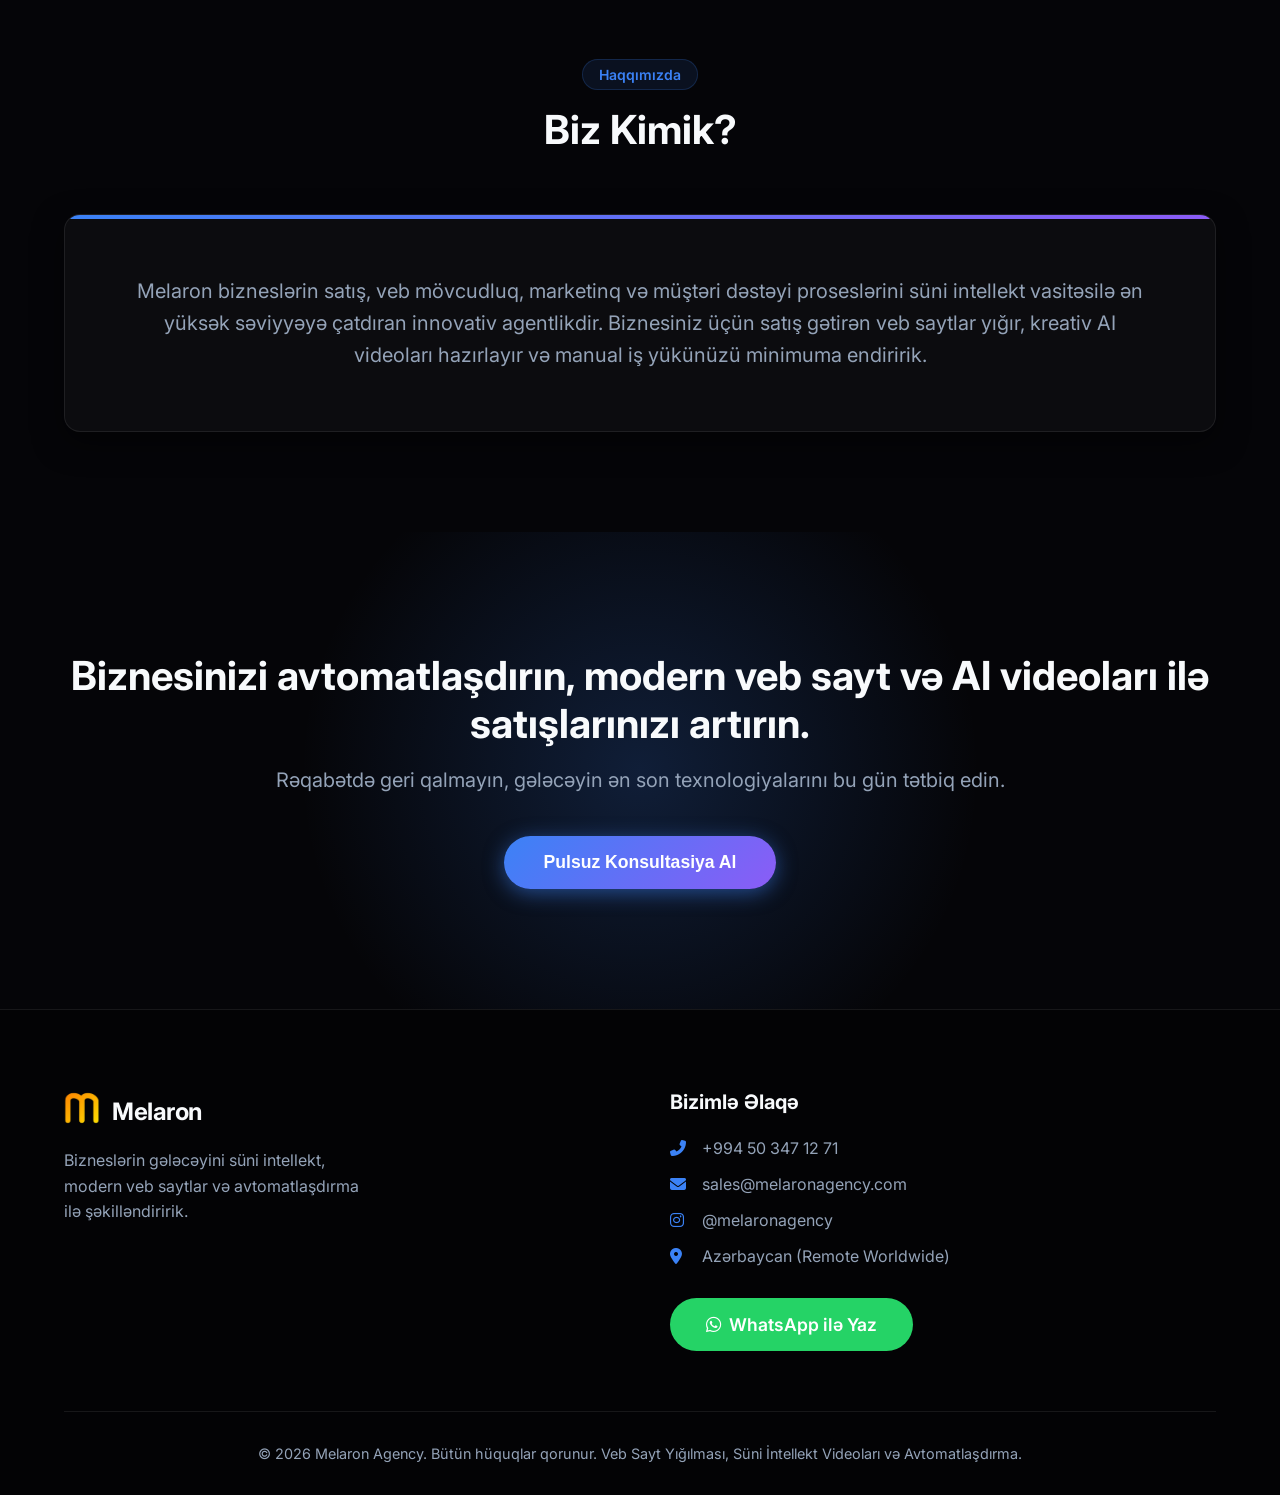
==== commit 38a1cdd4: "Performance, security and UX audit fixes: eliminate render-blocking, modern WebP images, custom 404 " ====
--- a/index.html
+++ b/index.html
@@ -17,29 +17,47 @@
     <meta name="geo.placename" content="Baku">
     <meta name="language" content="Azerbaijani">
 
-    <!-- Open Graph (Facebook, WhatsApp, LinkedIn) -->
+    <!-- Open Graph (Facebook, WhatsApp, LinkedIn, Telegram) -->
     <meta property="og:type" content="website">
     <meta property="og:locale" content="az_AZ">
     <meta property="og:url" content="https://melaronagency.com/">
     <meta property="og:site_name" content="Melaron Agency">
     <meta property="og:title" content="Melaron — Veb Sayt Yığılması, Süni İntellekt (AI) Videoları və Avtomatlaşdırma">
     <meta property="og:description" content="Biznesiniz üçün modern, sürətli veb saytlar yığır, satış gətirən süni intellekt (AI) videoları hazırlayır və müştəri xidmətlərini tam avtomatlaşdırırıq.">
-    <meta property="og:image" content="https://melaronagency.com/logo%20circle.png.png">
+    <meta property="og:image" content="https://melaronagency.com/logo-circle.png">
     <meta property="og:image:alt" content="Melaron - Veb Sayt Yığılması və AI Avtomatlaşdırma">
 
     <!-- Twitter Card -->
     <meta name="twitter:card" content="summary_large_image">
     <meta name="twitter:title" content="Melaron — Veb Sayt Yığılması, Süni İntellekt (AI) Videoları və Avtomatlaşdırma">
     <meta name="twitter:description" content="Peşəkar veb sayt yığdırmaq, süni intellekt videoları hazırlamaq və satışlarınızı artırmaq üçün Melaron-a müraciət edin.">
-    <meta name="twitter:image" content="https://melaronagency.com/logo%20circle.png.png">
-    
-    <!-- Favicon -->
-    <link rel="icon" href="logo only M.png.png" type="image/png">
-    
-    <!-- Google Fonts & FontAwesome -->
+    <meta name="twitter:image" content="https://melaronagency.com/logo-circle.png">
+    
+    <!-- Favicon & App Icons -->
+    <link rel="icon" href="logo-m.png" type="image/png">
+    <link rel="apple-touch-icon" href="logo-m.png">
+    
+    <!-- Performance: Preconnect & DNS-Prefetch to eliminate render blocking -->
+    <link rel="preconnect" href="https://fonts.googleapis.com">
+    <link rel="preconnect" href="https://fonts.gstatic.com" crossorigin>
+    <link rel="dns-prefetch" href="https://cdnjs.cloudflare.com">
+    
+    <!-- Fonts & Stylesheets -->
     <link href="https://fonts.googleapis.com/css2?family=Inter:wght@300;400;500;600;700;800&display=swap" rel="stylesheet">
     <link rel="stylesheet" href="styles.css">
-    <link rel="stylesheet" href="https://cdnjs.cloudflare.com/ajax/libs/font-awesome/6.4.0/css/all.min.css">
+    
+    <!-- Non-blocking FontAwesome Loading -->
+    <link rel="stylesheet" href="https://cdnjs.cloudflare.com/ajax/libs/font-awesome/6.4.0/css/all.min.css" media="print" onload="this.media='all'">
+    <noscript><link rel="stylesheet" href="https://cdnjs.cloudflare.com/ajax/libs/font-awesome/6.4.0/css/all.min.css"></noscript>
+
+    <!-- Google Analytics (GA4) -->
+    <script async src="https://www.googletagmanager.com/gtag/js?id=G-XXXXXXXXXX"></script>
+    <script>
+      window.dataLayer = window.dataLayer || [];
+      function gtag(){dataLayer.push(arguments);}
+      gtag('js', new Date());
+      gtag('config', 'G-XXXXXXXXXX');
+    </script>
 
     <!-- Structured Data (Schema.org JSON-LD) -->
     <script type="application/ld+json">
@@ -59,8 +77,8 @@
           "@id": "https://melaronagency.com/#organization",
           "name": "Melaron — AI Avtomatlaşdırma və Rəqəmsal Marketinq Agentliyi",
           "url": "https://melaronagency.com/",
-          "logo": "https://melaronagency.com/logo%20only%20M.png.png",
-          "image": "https://melaronagency.com/logo%20circle.png.png",
+          "logo": "https://melaronagency.com/logo-m.png",
+          "image": "https://melaronagency.com/logo-circle.png",
           "description": "Bakıda peşəkar veb saytların yığılması, süni intellekt (AI) əsaslı video və reklam çarxlarının hazırlanması, satış funnelləri və CRM avtomatlaşdırması xidmətləri.",
           "telephone": "+994503471271",
           "email": "sales@melaronagency.com",
@@ -134,7 +152,10 @@
     <nav class="navbar">
         <div class="nav-container">
             <a href="#" class="logo">
-                <img src="logo only M.png.png" alt="Melaron Logo - Veb Sayt Yığılması və AI Avtomatlaşdırma">
+                <picture>
+                    <source srcset="logo-m.webp" type="image/webp">
+                    <img src="logo-m.png" alt="Melaron Logo - Veb Sayt Yığılması və AI Avtomatlaşdırma" width="36" height="36" loading="eager" decoding="async">
+                </picture>
                 <span>Melaron</span>
             </a>
             <div class="nav-links">
@@ -145,7 +166,7 @@
                 <a href="#haqqimizda">Haqqımızda</a>
                 <a href="#elaqe" class="btn-primary-small">Əlaqə</a>
             </div>
-            <div class="mobile-menu-btn">
+            <div class="mobile-menu-btn" aria-label="Menyunu aç">
                 <i class="fas fa-bars"></i>
             </div>
         </div>
@@ -153,7 +174,7 @@
 
     <!-- Hero Section -->
     <section class="hero" id="home">
-        <video autoplay muted loop playsinline class="hero-bg-video" onended="this.play()">
+        <video autoplay muted loop playsinline class="hero-bg-video" onended="this.play()" preload="auto">
             <source src="video.mp4" type="video/mp4">
         </video>
         <div class="hero-bg-overlay"></div>
@@ -238,7 +259,10 @@
                     </ul>
                 </div>
                 <div class="why-us-image">
-                    <img src="logo circle.png.png" alt="Melaron Agency - Süni İntellekt və Veb Sayt Agentliyi" class="floating-logo">
+                    <picture>
+                        <source srcset="logo-circle.webp" type="image/webp">
+                        <img src="logo-circle.png" alt="Melaron Agency - Süni İntellekt və Veb Sayt Agentliyi" class="floating-logo" width="300" height="300" loading="lazy" decoding="async">
+                    </picture>
                 </div>
             </div>
         </div>
@@ -365,7 +389,10 @@
             <div class="footer-grid reveal">
                 <div class="footer-brand">
                     <div class="logo">
-                        <img src="logo only M.png.png" alt="Melaron Logo">
+                        <picture>
+                            <source srcset="logo-m.webp" type="image/webp">
+                            <img src="logo-m.png" alt="Melaron Logo" width="36" height="36" loading="lazy" decoding="async">
+                        </picture>
                         <span>Melaron</span>
                     </div>
                     <p>Bizneslərin gələcəyini süni intellekt, modern veb saytlar və avtomatlaşdırma ilə şəkilləndiririk.</p>
@@ -375,10 +402,10 @@
                     <ul class="contact-info">
                         <li><i class="fas fa-phone-alt"></i> <a href="tel:+994503471271">+994 50 347 12 71</a></li>
                         <li><i class="fas fa-envelope"></i> <a href="mailto:sales@melaronagency.com">sales@melaronagency.com</a></li>
-                        <li><i class="fab fa-instagram"></i> <a href="https://www.instagram.com/melaronagency" target="_blank">@melaronagency</a></li>
+                        <li><i class="fab fa-instagram"></i> <a href="https://www.instagram.com/melaronagency" target="_blank" rel="noopener noreferrer">@melaronagency</a></li>
                         <li><i class="fas fa-map-marker-alt"></i> Azərbaycan (Remote Worldwide)</li>
                     </ul>
-                    <a href="https://wa.me/994503471271" target="_blank" class="btn-whatsapp"><i class="fab fa-whatsapp"></i> WhatsApp ilə Yaz</a>
+                    <a href="https://wa.me/994503471271" target="_blank" rel="noopener noreferrer" class="btn-whatsapp"><i class="fab fa-whatsapp"></i> WhatsApp ilə Yaz</a>
                 </div>
             </div>
             <div class="footer-bottom text-center">
@@ -422,6 +449,6 @@
         </div>
     </div>
 
-    <script src="script.js"></script>
+    <script src="script.js" defer></script>
 </body>
 </html>
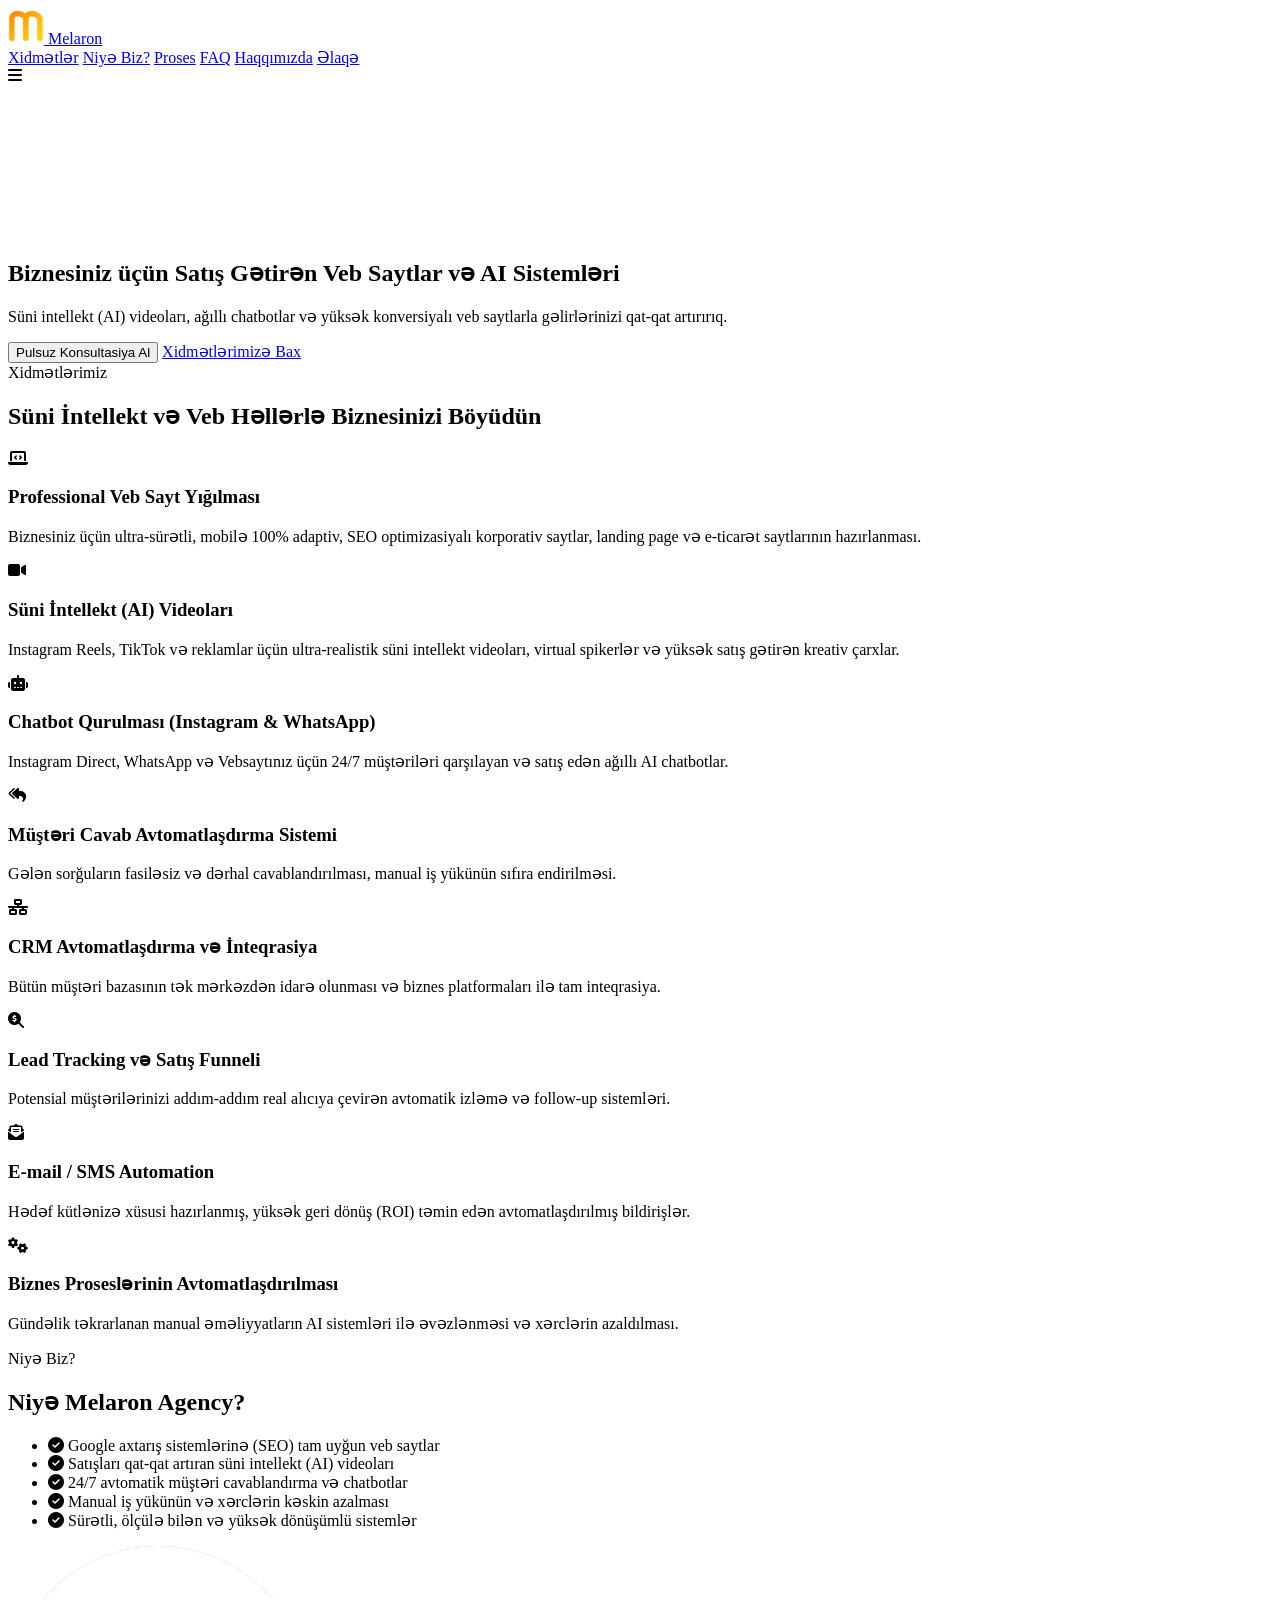
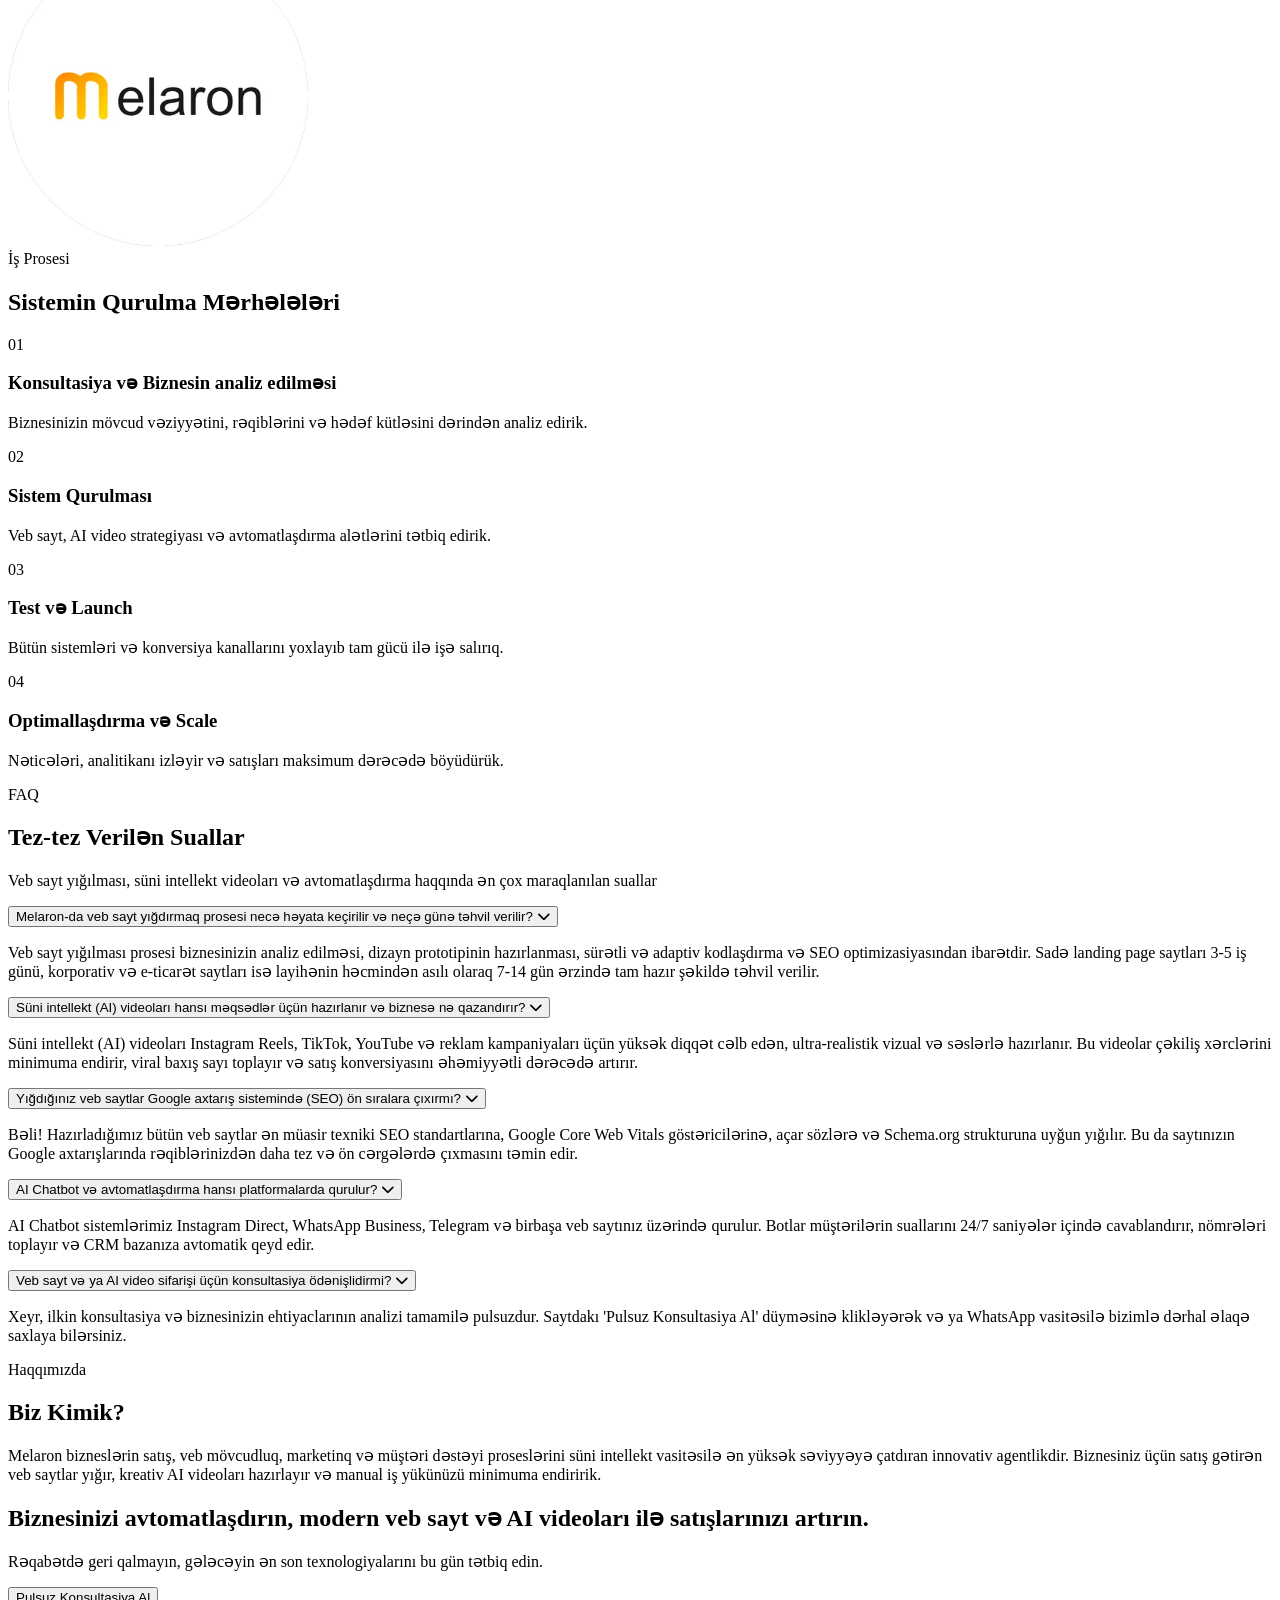
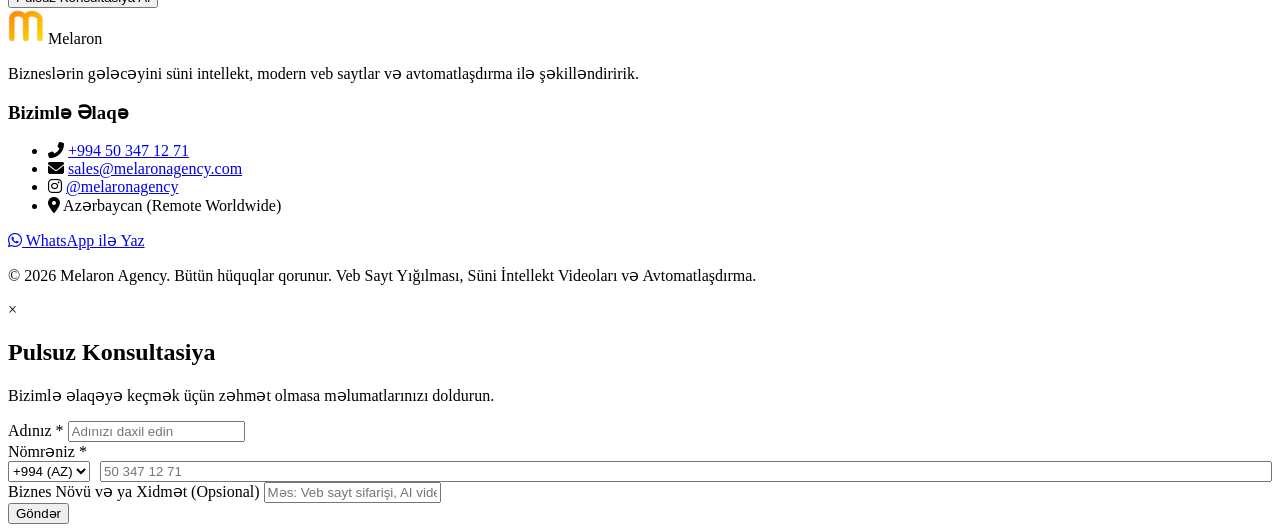
==== commit d139b3fd: "Fix SEO issues: clean canonical sitemap, minified CSS/JS, optimal title under 70 chars, unique H1, r" ====
--- a/index.html
+++ b/index.html
@@ -3,7 +3,7 @@
 <head>
     <meta charset="UTF-8">
     <meta name="viewport" content="width=device-width, initial-scale=1.0">
-    <title>Melaron — Veb Sayt Yığılması, Süni İntellekt (AI) Videoları və Avtomatlaşdırma</title>
+    <title>Melaron | Veb Sayt Yığılması və Süni İntellekt Videoları</title>
     
     <!-- SEO Meta Tags -->
     <meta name="description" content="Bakıda peşəkar veb sayt yığdırmaq, süni intellekt (AI) videoları və reklam çarxları hazırlatmaq, biznes proseslərini avtomatlaşdırmaq istəyirsiniz? Melaron ilə satışlarınızı artırın. Pulsuz konsultasiya!">
@@ -22,14 +22,14 @@
     <meta property="og:locale" content="az_AZ">
     <meta property="og:url" content="https://melaronagency.com/">
     <meta property="og:site_name" content="Melaron Agency">
-    <meta property="og:title" content="Melaron — Veb Sayt Yığılması, Süni İntellekt (AI) Videoları və Avtomatlaşdırma">
+    <meta property="og:title" content="Melaron | Veb Sayt Yığılması və Süni İntellekt Videoları">
     <meta property="og:description" content="Biznesiniz üçün modern, sürətli veb saytlar yığır, satış gətirən süni intellekt (AI) videoları hazırlayır və müştəri xidmətlərini tam avtomatlaşdırırıq.">
     <meta property="og:image" content="https://melaronagency.com/logo-circle.png">
     <meta property="og:image:alt" content="Melaron - Veb Sayt Yığılması və AI Avtomatlaşdırma">
 
     <!-- Twitter Card -->
     <meta name="twitter:card" content="summary_large_image">
-    <meta name="twitter:title" content="Melaron — Veb Sayt Yığılması, Süni İntellekt (AI) Videoları və Avtomatlaşdırma">
+    <meta name="twitter:title" content="Melaron | Veb Sayt Yığılması və Süni İntellekt Videoları">
     <meta name="twitter:description" content="Peşəkar veb sayt yığdırmaq, süni intellekt videoları hazırlamaq və satışlarınızı artırmaq üçün Melaron-a müraciət edin.">
     <meta name="twitter:image" content="https://melaronagency.com/logo-circle.png">
     
@@ -42,9 +42,9 @@
     <link rel="preconnect" href="https://fonts.gstatic.com" crossorigin>
     <link rel="dns-prefetch" href="https://cdnjs.cloudflare.com">
     
-    <!-- Fonts & Stylesheets -->
+    <!-- Fonts & Minified Stylesheets -->
     <link href="https://fonts.googleapis.com/css2?family=Inter:wght@300;400;500;600;700;800&display=swap" rel="stylesheet">
-    <link rel="stylesheet" href="styles.css">
+    <link rel="stylesheet" href="styles.min.css">
     
     <!-- Non-blocking FontAwesome Loading -->
     <link rel="stylesheet" href="https://cdnjs.cloudflare.com/ajax/libs/font-awesome/6.4.0/css/all.min.css" media="print" onload="this.media='all'">
@@ -151,7 +151,7 @@
     <!-- Navbar -->
     <nav class="navbar">
         <div class="nav-container">
-            <a href="#" class="logo">
+            <a href="/" class="logo">
                 <picture>
                     <source srcset="logo-m.webp" type="image/webp">
                     <img src="logo-m.png" alt="Melaron Logo - Veb Sayt Yığılması və AI Avtomatlaşdırma" width="36" height="36" loading="eager" decoding="async">
@@ -180,8 +180,8 @@
         <div class="hero-bg-overlay"></div>
         <div class="container text-center">
             <div class="hero-content reveal">
-                <h1>Melaron — Veb Sayt Yığılması, Süni İntellekt (AI) Videoları və Avtomatlaşdırma</h1>
-                <p class="subtitle">Biznesiniz üçün modern, sürətli və satış gətirən veb saytlar yığır, süni intellekt (AI) videoları hazırlayır və müştəri xidmətlərini tam avtomatlaşdırırıq.</p>
+                <h1>Biznesiniz üçün Satış Gətirən Veb Saytlar və AI Sistemləri</h1>
+                <p class="subtitle">Süni intellekt (AI) videoları, ağıllı chatbotlar və yüksək konversiyalı veb saytlarla gəlirlərinizi qat-qat artırırıq.</p>
                 <div class="hero-buttons">
                     <button id="openModalBtn" class="btn-primary">Pulsuz Konsultasiya Al</button>
                     <a href="#xidmetler" class="btn-secondary">Xidmətlərimizə Bax</a>
@@ -402,7 +402,7 @@
                     <ul class="contact-info">
                         <li><i class="fas fa-phone-alt"></i> <a href="tel:+994503471271">+994 50 347 12 71</a></li>
                         <li><i class="fas fa-envelope"></i> <a href="mailto:sales@melaronagency.com">sales@melaronagency.com</a></li>
-                        <li><i class="fab fa-instagram"></i> <a href="https://www.instagram.com/melaronagency" target="_blank" rel="noopener noreferrer">@melaronagency</a></li>
+                        <li><i class="fab fa-instagram"></i> <a href="https://www.instagram.com/melaronagency/" target="_blank" rel="noopener noreferrer">@melaronagency</a></li>
                         <li><i class="fas fa-map-marker-alt"></i> Azərbaycan (Remote Worldwide)</li>
                     </ul>
                     <a href="https://wa.me/994503471271" target="_blank" rel="noopener noreferrer" class="btn-whatsapp"><i class="fab fa-whatsapp"></i> WhatsApp ilə Yaz</a>
@@ -449,6 +449,6 @@
         </div>
     </div>
 
-    <script src="script.js" defer></script>
+    <script src="script.min.js" defer></script>
 </body>
 </html>
--- a/styles.min.css
+++ b/styles.min.css
@@ -0,0 +1 @@
+root--primary#3b82f6--primary-glowrgba(591302460.5)--secondary#8b5cf6--accent#06b6d4--bg-dark#050508--bg-cardrgba(2552552550.03)--bg-card-hoverrgba(2552552550.08)--text-main#f8fafc--text-muted#94a3b8--transitionall 0.4s cubic-bezier(0.400.21)--radius16px--glass-border1px solid rgba(2552552550.08)*margin0padding0box-sizingborder-boxhtmlscroll-behaviorsmoothfont-family'Inter'sans-serifbackground-colorvar(--bg-dark)colorvar(--text-main)overflow-xhiddenbodyoverflow-xhiddenatext-decorationnonecolorinheritullist-stylenone.containermax-width1200pxmargin0 autopadding0 24px.text-centertext-aligncenterh1h2h3font-weight700line-height1.2h1font-size3.5remmargin-bottom24pxbackgroundlinear-gradient(to right#fffvar(--text-muted))-webkit-background-cliptext-webkit-text-fill-colortransparenth2font-size2.5remmargin-bottom24pxh3font-size1.25remmargin-bottom12pxpline-height1.6colorvar(--text-muted).tagdisplayinline-blockpadding6px 16pxbackgroundrgba(591302460.1)colorvar(--primary)border-radius30pxfont-size0.875remfont-weight600margin-bottom16pxborder1px solid rgba(591302460.2).section-headermargin-bottom60px.btn-primary.btn-secondary.btn-primary-small.btn-whatsappdisplayinline-flexalign-itemscenterjustify-contentcenterpadding16px 36pxborder-radius30pxfont-weight600font-size1.1remtransitionvar(--transition)cursorpointer.btn-primary-smallpadding10px 24pxfont-size0.9rem.btn-primarybackgroundlinear-gradient(135degvar(--primary)var(--secondary))colorwhitebox-shadow0 4px 20px var(--primary-glow)bordernone.btn-primaryhoverbox-shadow0 6px 25px var(--primary-glow)transformtranslateY(-2px).btn-secondarybackgroundtransparentcolorwhiteborder1px solid var(--text-muted).btn-secondaryhoverborder-colorwhitebackgroundrgba(2552552550.05).btn-largepadding16px 40pxfont-size1.1rem.btn-whatsappbackground#25D366colorwhitegap8pxmargin-top16px.btn-whatsapphoverbackground#1ebc5atransformtranslateY(-2px).navbarpositionfixedtop0left0width100%padding20px 0z-index1000transitionvar(--transition)border-bottom1px solid transparent.navbar.scrolledbackgroundrgba(5580.85)backdrop-filterblur(12px)border-bottomvar(--glass-border)padding15px 0.nav-containermax-width1200pxmargin0 autopadding0 24pxdisplayflexjustify-contentspace-betweenalign-itemscenter.logodisplayflexalign-itemscentergap12pxfont-size1.5remfont-weight700letter-spacing-0.5px.logo imgheight36pxwidthauto.nav-linksdisplayflexalign-itemscentergap32px.nav-links .btn-primary-smallmargin-left-16px.nav-links anot(.btn-primary-small)font-size0.95remfont-weight500colorvar(--text-muted)transitionvar(--transition).nav-links anot(.btn-primary-small)hovercolorwhite.mobile-menu-btndisplaynonefont-size1.5remcursorpointer.heromin-height100vhdisplayflexalign-itemscenterpositionrelativepadding-top80pxoverflowhidden.hero-bg-videopositionabsolutetop0left0width100%height100%object-fitcoverz-index-2.hero-bg-overlaypositionabsolutetop0left0width100%height100%backgroundrgba(5580.7)z-index-1.hero-contentmax-width800pxmargin0 auto.hero .subtitlefont-size1.25remmargin-bottom40px.hero-buttonsdisplayflexjustify-contentcentergap20px.aboutpadding100px 0.about-cardbackgroundvar(--bg-card)bordervar(--glass-border)border-radiusvar(--radius)padding60pxtext-aligncenterfont-size1.25remcolorvar(--text-main)box-shadow0 10px 30px rgba(0000.5)positionrelativeoverflowhidden.about-cardbeforecontent''positionabsolutetop0left0width100%height4pxbackgroundlinear-gradient(90degvar(--primary)var(--secondary)).servicespadding100px 0backgroundlinear-gradient(180degvar(--bg-dark) 0%#08080c 100%).services-griddisplaygridgrid-template-columnsrepeat(auto-fitminmax(320px1fr))gap30px.service-cardbackgroundvar(--bg-card)bordervar(--glass-border)border-radiusvar(--radius)padding40px 30pxtransitionvar(--transition)positionrelativeoverflowhidden.service-cardhoverbackgroundvar(--bg-card-hover)transformtranslateY(-5px)border-colorrgba(2552552550.15).icon-boxwidth60pxheight60pxborder-radius12pxbackgroundrgba(591302460.1)colorvar(--primary)displayflexalign-itemscenterjustify-contentcenterfont-size1.5remmargin-bottom24pxtransitionvar(--transition).service-cardhover .icon-boxbackgroundlinear-gradient(135degvar(--primary)var(--secondary))colorwhite.why-uspadding100px 0.why-us-wrapperdisplaygridgrid-template-columns1fr 1frgap60pxalign-itemscenter.benefits-listmargin-top30px.benefits-list lidisplayflexalign-itemscentergap16pxmargin-bottom20pxfont-size1.1rem.benefits-list li icolorvar(--primary)font-size1.25rem.why-us-imagepositionrelativedisplayflexjustify-contentcenteralign-itemscenterheight400px.floating-logomax-width300pxanimationfloat 6s ease-in-out infinite@keyframes float0%transformtranslateY(0px)50%transformtranslateY(-20px)100%transformtranslateY(0px).processpadding100px 0background#08080c.process-stepsdisplaygridgrid-template-columnsrepeat(auto-fitminmax(250px1fr))gap30pxpositionrelative.stepbackgroundvar(--bg-card)bordervar(--glass-border)border-radiusvar(--radius)padding40px 30pxtext-aligncenterpositionrelative.step-numberfont-size4remfont-weight800colorrgba(2552552550.05)positionabsolutetop10pxright20pxline-height1.ctapadding120px 0positionrelativeoverflowhidden.ctabeforecontent''positionabsolutetop50%left50%transformtranslate(-50%-50%)width800pxheight800pxbackgroundradial-gradient(circlevar(--primary-glow) 0%rgba(5580) 60%)z-index-1opacity0.4.cta h2margin-bottom16px.cta pfont-size1.25remmargin-bottom40pxfooterpadding80px 0 30pxborder-topvar(--glass-border)background#030305.footer-griddisplaygridgrid-template-columns1fr 1frgap60pxmargin-bottom60px.footer-brand pmargin-top16pxmax-width300px.footer-contact h3margin-bottom24px.contact-info lidisplayflexalign-itemscentergap12pxmargin-bottom16pxcolorvar(--text-muted).contact-info icolorvar(--primary)width20px.contact-info ahovercolorwhite.footer-bottompadding-top30pxborder-topvar(--glass-border)colorvar(--text-muted)font-size0.9rem.revealopacity0transformtranslateY(40px)transitionall 0.8s ease-out.reveal.activeopacity1transformtranslateY(0)@media (max-width992px)h1font-size2.8rem.why-us-wrappergrid-template-columns1fr.why-us-imageheightautopadding40px 0@media (max-width768px).nav-linksdisplaynoneflex-directioncolumnpositionabsolutetop100%left0width100%backgroundrgba(5580.98)backdrop-filterblur(15px)padding20pxborder-bottom1px solid rgba(2552552550.08)text-aligncentergap20px.nav-links.mobile-activedisplayflex.nav-links awidth100%padding10px 0.mobile-menu-btndisplayblockh1font-size2.2rem.hero-buttonsflex-directioncolumn.footer-gridgrid-template-columns1frgap40px.about-cardpadding40px 20pxfont-size1.1rem.modaldisplaynonepositionfixedtop0left0width100%height100%backgroundrgba(0000.8)backdrop-filterblur(8px)z-index2000justify-contentcenteralign-itemscenteropacity0transitionopacity 0.3s ease.modal.showdisplayflexopacity1.modal-contentbackgroundvar(--bg-card)bordervar(--glass-border)border-radiusvar(--radius)padding40pxwidth90%max-width500pxpositionrelativebox-shadow0 10px 40px rgba(0000.8)transformtranslateY(-20px)transitiontransform 0.3s ease.modal.show .modal-contenttransformtranslateY(0).close-btnpositionabsolutetop15pxright20pxfont-size24pxcursorpointercolorvar(--text-muted)transitionvar(--transition).close-btnhovercolorwhite.modal-content h2font-size1.8remmargin-bottom10px.modal-content pmargin-bottom24pxfont-size0.95rem.input-groupmargin-bottom20pxtext-alignleft.input-group labeldisplayblockmargin-bottom8pxfont-size0.9remcolorvar(--text-muted).input-group input.form-selectwidth100%padding16px 16pxborder-radius8pxborder1px solid rgba(2552552550.1)backgroundrgba(0000.2)colorwhitefont-family'Inter'sans-seriffont-size16pxoutlinenonetransitionvar(--transition).form-selectwidth145pxpadding16px 30px 16px 16pxtext-alignleftflex-shrink0cursorpointer.form-select optionbackgroundvar(--bg-dark)colorwhite.input-group inputfocus.form-selectfocusborder-colorvar(--primary)box-shadow0 0 10px rgba(591302460.2)#consultForm .btn-primarywidth100%margin-top15pxpadding18pxfont-size1.15rem.form-messagemargin-top15pxfont-size0.9remdisplaynone.form-message.successcolor#4ade80displayblock.form-message.errorcolor#f87171displayblock.faqpadding100px 0background#08080c.faq-listmax-width850pxmargin0 autodisplayflexflex-directioncolumngap16px.faq-itembackgroundvar(--bg-card)bordervar(--glass-border)border-radiusvar(--radius)overflowhiddentransitionvar(--transition).faq-itemhoverborder-colorrgba(2552552550.15).faq-questionwidth100%padding22px 28pxbackgroundtransparentbordernonecolorvar(--text-main)font-size1.15remfont-weight600font-familyinheritdisplayflexjustify-contentspace-betweenalign-itemscentercursorpointertext-alignlefttransitionvar(--transition).faq-question icolorvar(--primary)font-size1remtransitiontransform 0.3s ease.faq-item.active .faq-question itransformrotate(180deg).faq-answermax-height0overflowhiddentransitionmax-height 0.4s cubic-bezier(0.400.21)padding0 28pxcolorvar(--text-muted)font-size1remline-height1.7.faq-item.active .faq-answerpadding0 28px 24px 28pxmax-height350px
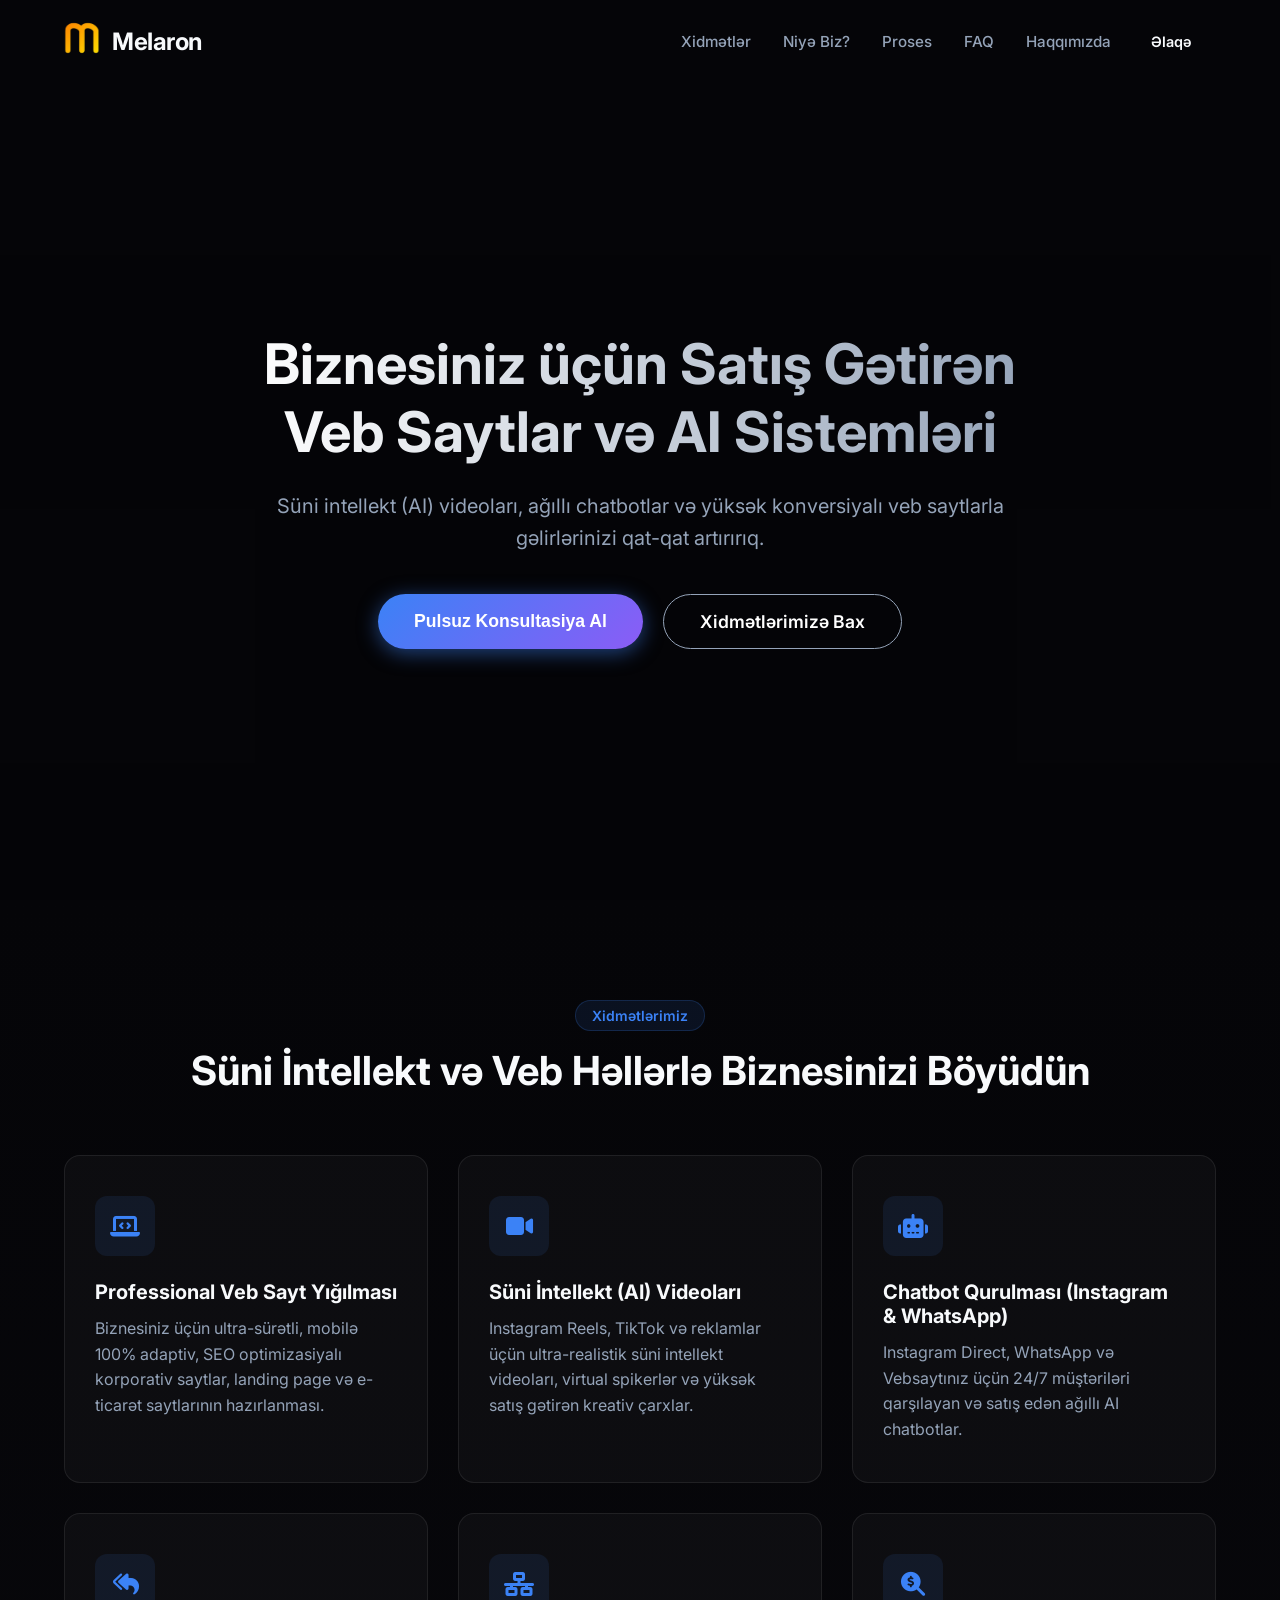
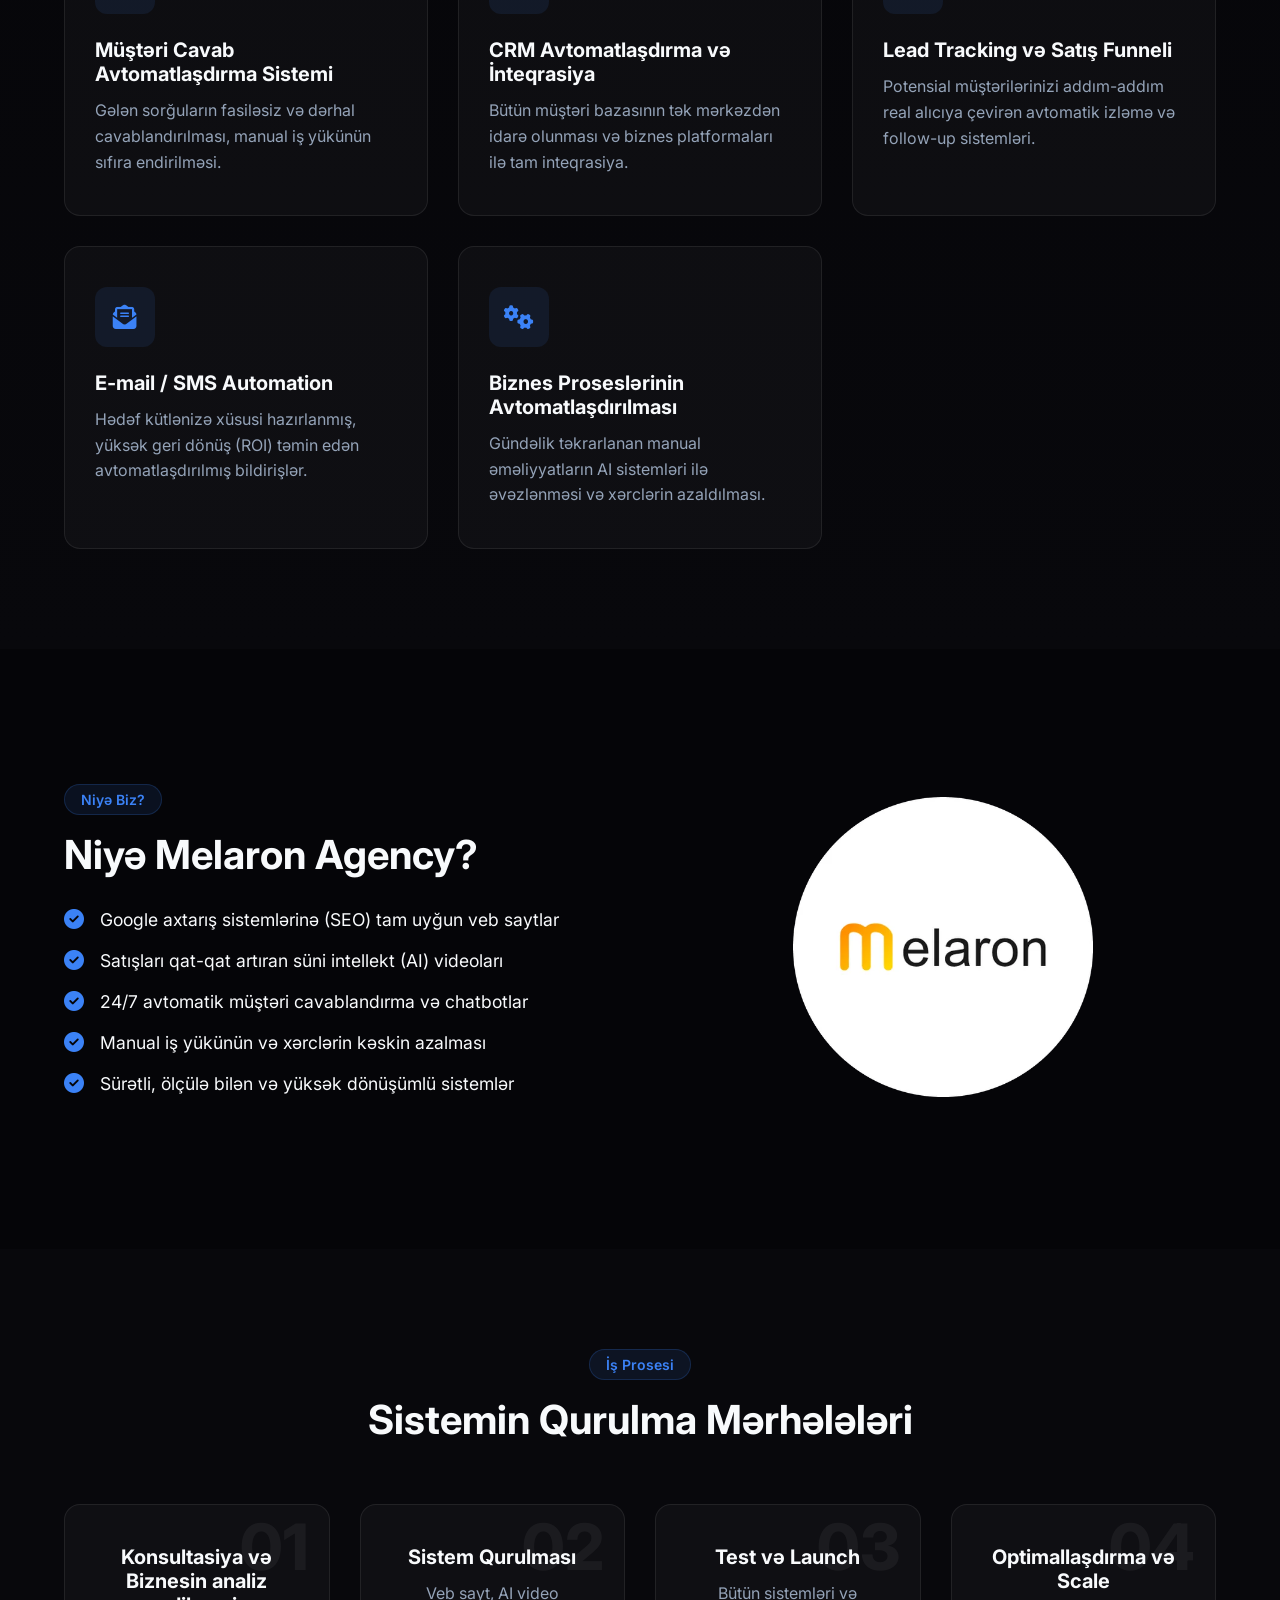
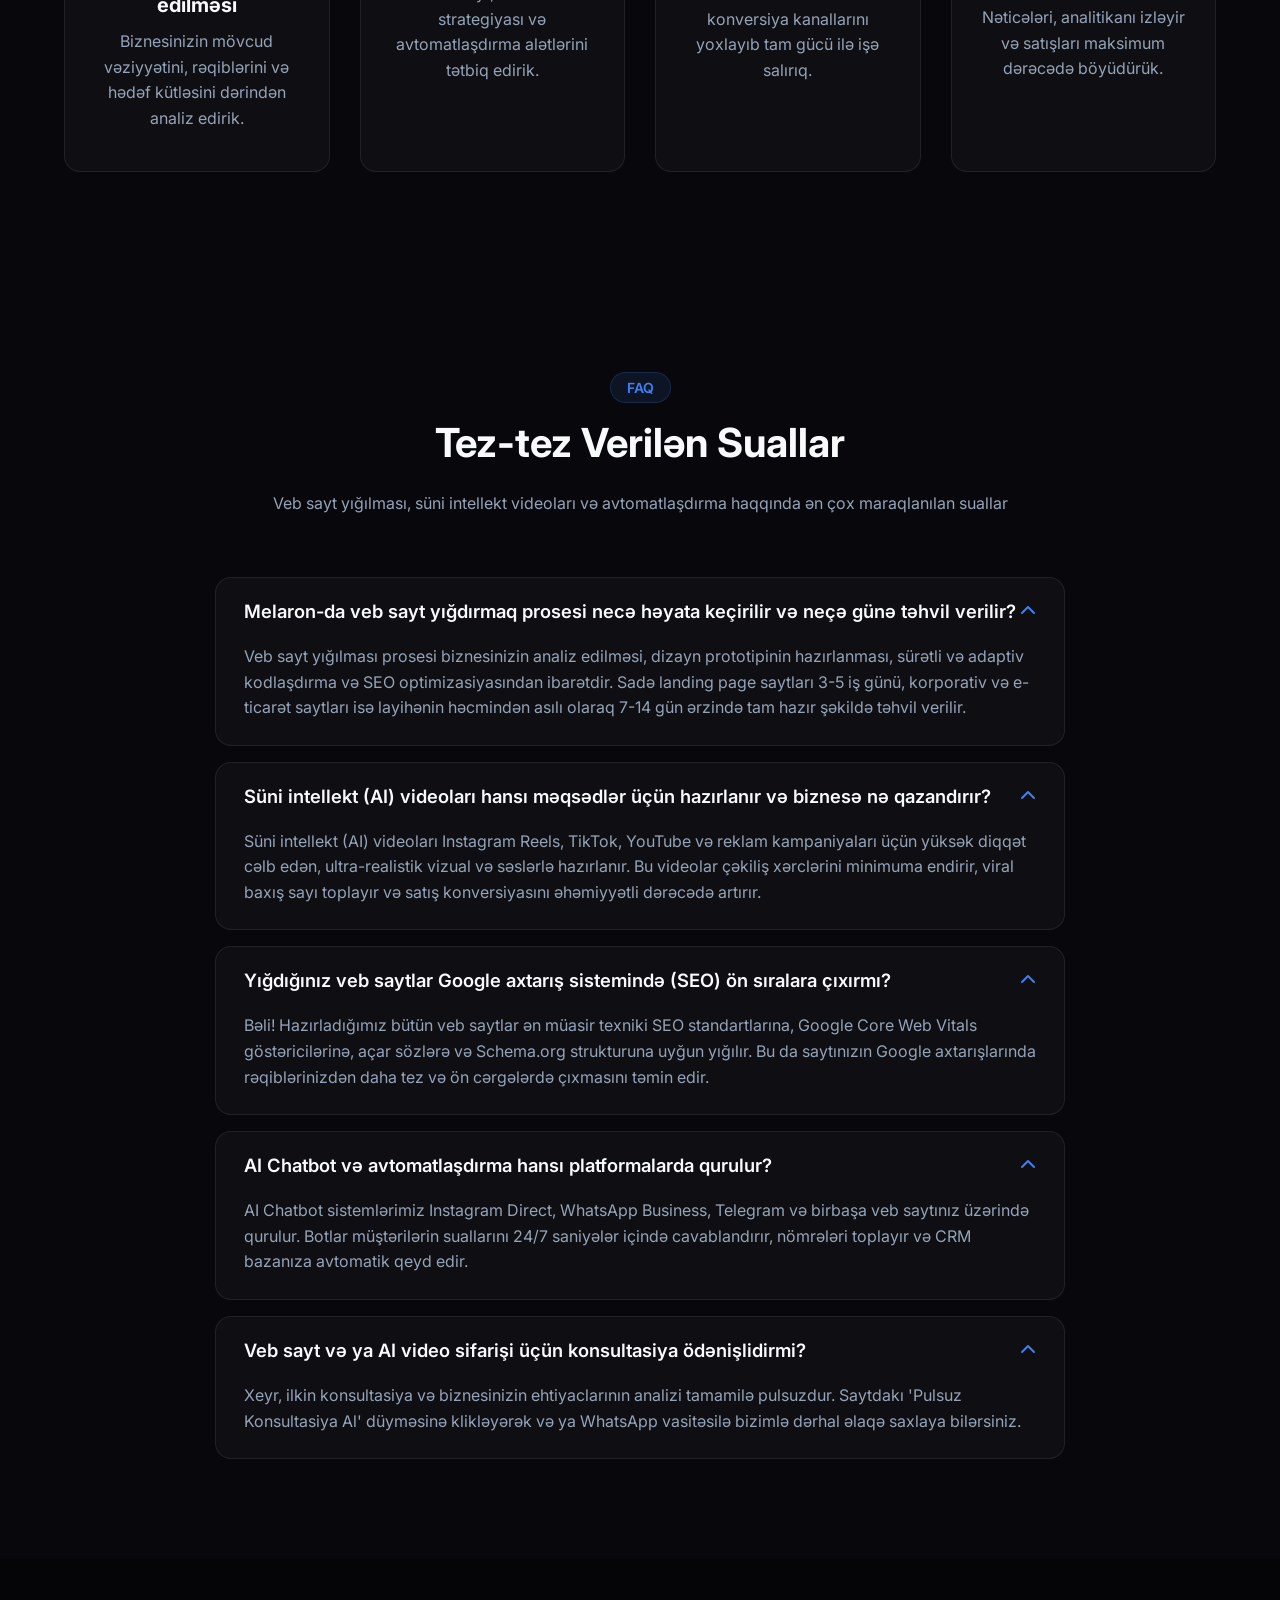
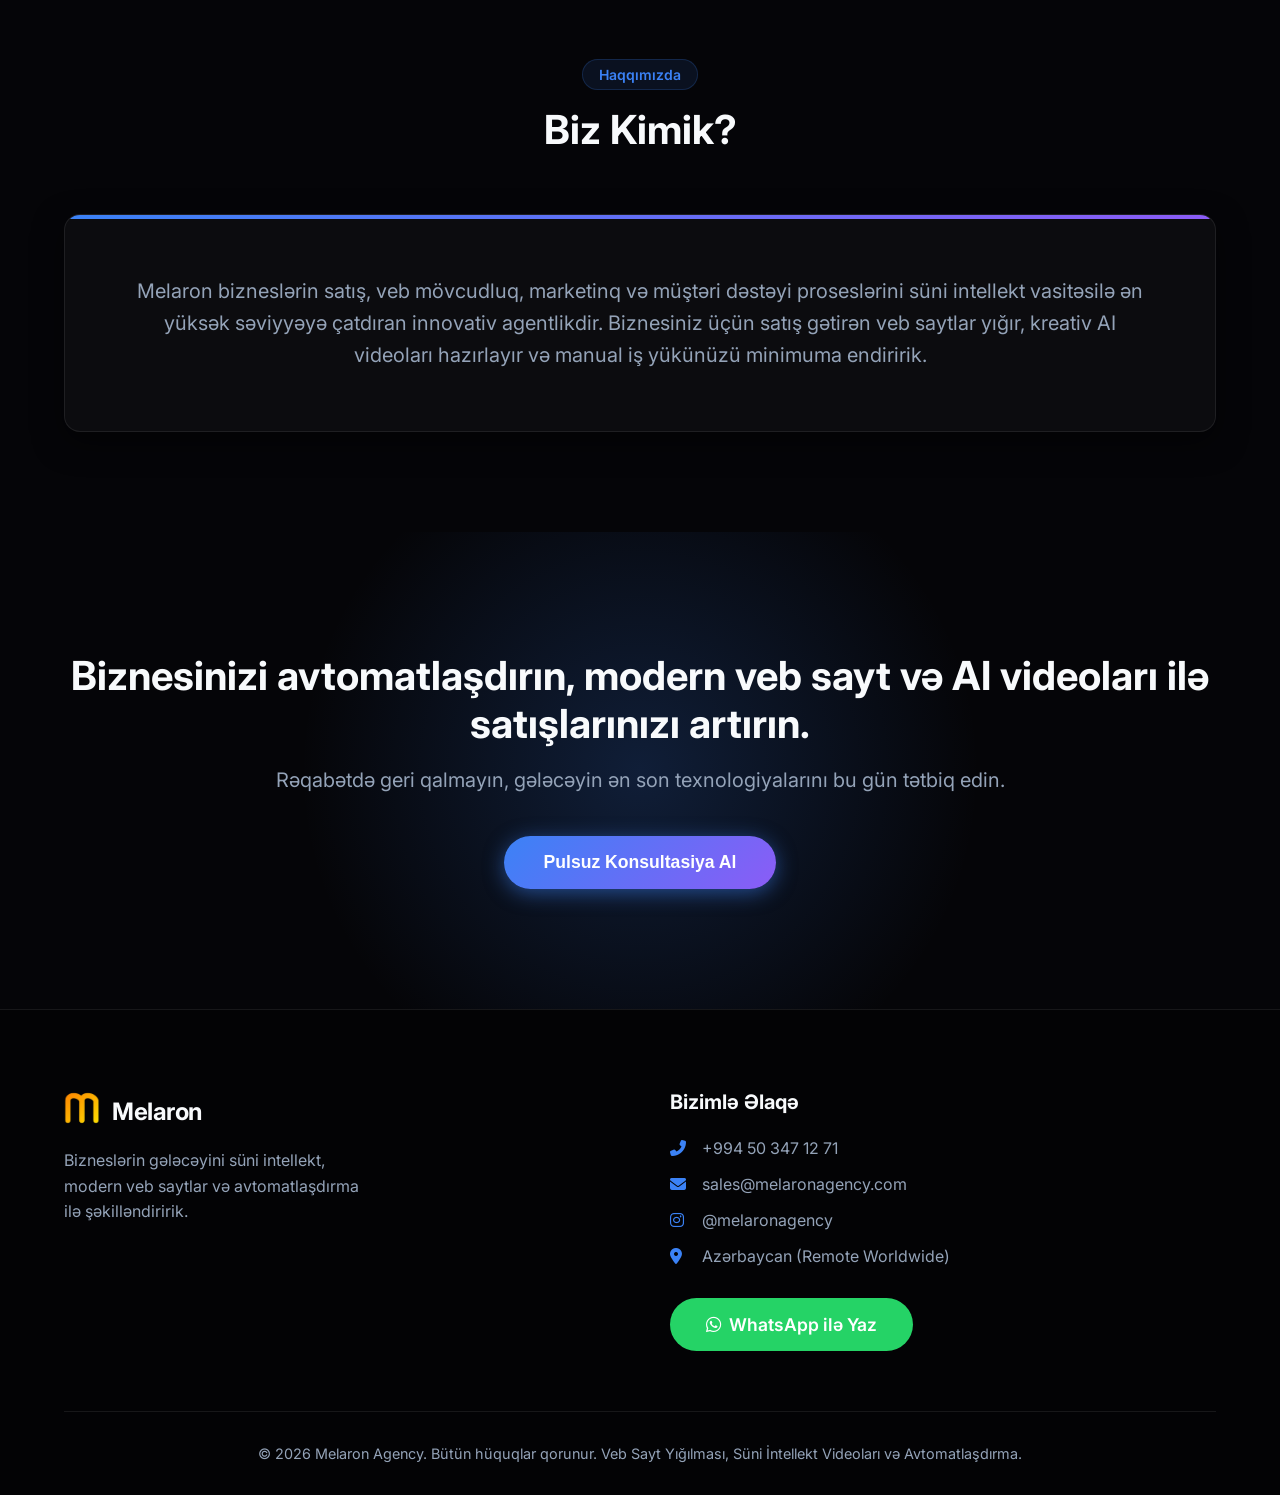
==== commit bea529f1: "Restore original styles.css, script.js and remove problematic vercel.json headers" ====
--- a/index.html
+++ b/index.html
@@ -42,13 +42,10 @@
     <link rel="preconnect" href="https://fonts.gstatic.com" crossorigin>
     <link rel="dns-prefetch" href="https://cdnjs.cloudflare.com">
     
-    <!-- Fonts & Minified Stylesheets -->
+    <!-- Fonts & Stylesheets -->
     <link href="https://fonts.googleapis.com/css2?family=Inter:wght@300;400;500;600;700;800&display=swap" rel="stylesheet">
-    <link rel="stylesheet" href="styles.min.css">
-    
-    <!-- Non-blocking FontAwesome Loading -->
-    <link rel="stylesheet" href="https://cdnjs.cloudflare.com/ajax/libs/font-awesome/6.4.0/css/all.min.css" media="print" onload="this.media='all'">
-    <noscript><link rel="stylesheet" href="https://cdnjs.cloudflare.com/ajax/libs/font-awesome/6.4.0/css/all.min.css"></noscript>
+    <link rel="stylesheet" href="styles.css">
+    <link rel="stylesheet" href="https://cdnjs.cloudflare.com/ajax/libs/font-awesome/6.4.0/css/all.min.css">
 
     <!-- Google Analytics (GA4) -->
     <script async src="https://www.googletagmanager.com/gtag/js?id=G-XXXXXXXXXX"></script>
@@ -449,6 +446,6 @@
         </div>
     </div>
 
-    <script src="script.min.js" defer></script>
+    <script src="script.js" defer></script>
 </body>
 </html>
--- a/styles.css
+++ b/styles.css
@@ -0,0 +1,749 @@
+:root {
+    /* Brand Colors - Adjust these if needed to match the exact logo hex codes */
+    --primary: #3b82f6; /* Electric Blue */
+    --primary-glow: rgba(59, 130, 246, 0.5);
+    --secondary: #8b5cf6; /* Vibrant Purple */
+    --accent: #06b6d4; /* Cyan */
+    
+    /* Backgrounds */
+    --bg-dark: #050508;
+    --bg-card: rgba(255, 255, 255, 0.03);
+    --bg-card-hover: rgba(255, 255, 255, 0.08);
+    
+    /* Text */
+    --text-main: #f8fafc;
+    --text-muted: #94a3b8;
+    
+    /* Effects */
+    --transition: all 0.4s cubic-bezier(0.4, 0, 0.2, 1);
+    --radius: 16px;
+    --glass-border: 1px solid rgba(255, 255, 255, 0.08);
+}
+
+* {
+    margin: 0;
+    padding: 0;
+    box-sizing: border-box;
+}
+
+html {
+    scroll-behavior: smooth;
+    font-family: 'Inter', sans-serif;
+    background-color: var(--bg-dark);
+    color: var(--text-main);
+    overflow-x: hidden;
+}
+
+body {
+    overflow-x: hidden;
+}
+
+a {
+    text-decoration: none;
+    color: inherit;
+}
+
+ul {
+    list-style: none;
+}
+
+.container {
+    max-width: 1200px;
+    margin: 0 auto;
+    padding: 0 24px;
+}
+
+.text-center {
+    text-align: center;
+}
+
+/* Typography */
+h1, h2, h3 {
+    font-weight: 700;
+    line-height: 1.2;
+}
+
+h1 {
+    font-size: 3.5rem;
+    margin-bottom: 24px;
+    background: linear-gradient(to right, #fff, var(--text-muted));
+    -webkit-background-clip: text;
+    -webkit-text-fill-color: transparent;
+}
+
+h2 {
+    font-size: 2.5rem;
+    margin-bottom: 24px;
+}
+
+h3 {
+    font-size: 1.25rem;
+    margin-bottom: 12px;
+}
+
+p {
+    line-height: 1.6;
+    color: var(--text-muted);
+}
+
+.tag {
+    display: inline-block;
+    padding: 6px 16px;
+    background: rgba(59, 130, 246, 0.1);
+    color: var(--primary);
+    border-radius: 30px;
+    font-size: 0.875rem;
+    font-weight: 600;
+    margin-bottom: 16px;
+    border: 1px solid rgba(59, 130, 246, 0.2);
+}
+
+.section-header {
+    margin-bottom: 60px;
+}
+
+/* Buttons */
+.btn-primary, .btn-secondary, .btn-primary-small, .btn-whatsapp {
+    display: inline-flex;
+    align-items: center;
+    justify-content: center;
+    padding: 16px 36px;
+    border-radius: 30px;
+    font-weight: 600;
+    font-size: 1.1rem;
+    transition: var(--transition);
+    cursor: pointer;
+}
+
+.btn-primary-small {
+    padding: 10px 24px;
+    font-size: 0.9rem;
+}
+
+.btn-primary {
+    background: linear-gradient(135deg, var(--primary), var(--secondary));
+    color: white;
+    box-shadow: 0 4px 20px var(--primary-glow);
+    border: none;
+}
+
+.btn-primary:hover {
+    box-shadow: 0 6px 25px var(--primary-glow);
+    transform: translateY(-2px);
+}
+
+.btn-secondary {
+    background: transparent;
+    color: white;
+    border: 1px solid var(--text-muted);
+}
+
+.btn-secondary:hover {
+    border-color: white;
+    background: rgba(255, 255, 255, 0.05);
+}
+
+.btn-large {
+    padding: 16px 40px;
+    font-size: 1.1rem;
+}
+
+.btn-whatsapp {
+    background: #25D366;
+    color: white;
+    gap: 8px;
+    margin-top: 16px;
+}
+
+.btn-whatsapp:hover {
+    background: #1ebc5a;
+    transform: translateY(-2px);
+}
+
+/* Navbar */
+.navbar {
+    position: fixed;
+    top: 0;
+    left: 0;
+    width: 100%;
+    padding: 20px 0;
+    z-index: 1000;
+    transition: var(--transition);
+    border-bottom: 1px solid transparent;
+}
+
+.navbar.scrolled {
+    background: rgba(5, 5, 8, 0.85);
+    backdrop-filter: blur(12px);
+    border-bottom: var(--glass-border);
+    padding: 15px 0;
+}
+
+.nav-container {
+    max-width: 1200px;
+    margin: 0 auto;
+    padding: 0 24px;
+    display: flex;
+    justify-content: space-between;
+    align-items: center;
+}
+
+.logo {
+    display: flex;
+    align-items: center;
+    gap: 12px;
+    font-size: 1.5rem;
+    font-weight: 700;
+    letter-spacing: -0.5px;
+}
+
+.logo img {
+    height: 36px;
+    width: auto;
+}
+
+.nav-links {
+    display: flex;
+    align-items: center;
+    gap: 32px;
+}
+
+.nav-links .btn-primary-small {
+    margin-left: -16px; /* Offset the button's internal padding to balance visual distance */
+}
+
+.nav-links a:not(.btn-primary-small) {
+    font-size: 0.95rem;
+    font-weight: 500;
+    color: var(--text-muted);
+    transition: var(--transition);
+}
+
+.nav-links a:not(.btn-primary-small):hover {
+    color: white;
+}
+
+.mobile-menu-btn {
+    display: none;
+    font-size: 1.5rem;
+    cursor: pointer;
+}
+
+/* Hero Section */
+.hero {
+    min-height: 100vh;
+    display: flex;
+    align-items: center;
+    position: relative;
+    padding-top: 80px;
+    overflow: hidden; /* Prevent video overflow */
+}
+
+.hero-bg-video {
+    position: absolute;
+    top: 0;
+    left: 0;
+    width: 100%;
+    height: 100%;
+    object-fit: cover;
+    z-index: -2;
+}
+
+.hero-bg-overlay {
+    position: absolute;
+    top: 0;
+    left: 0;
+    width: 100%;
+    height: 100%;
+    background: rgba(5, 5, 8, 0.7); /* Dark overlay so text is readable */
+    z-index: -1;
+}
+
+.hero-content {
+    max-width: 800px;
+    margin: 0 auto;
+}
+
+.hero .subtitle {
+    font-size: 1.25rem;
+    margin-bottom: 40px;
+}
+
+.hero-buttons {
+    display: flex;
+    justify-content: center;
+    gap: 20px;
+}
+
+/* About Section */
+.about {
+    padding: 100px 0;
+}
+
+.about-card {
+    background: var(--bg-card);
+    border: var(--glass-border);
+    border-radius: var(--radius);
+    padding: 60px;
+    text-align: center;
+    font-size: 1.25rem;
+    color: var(--text-main);
+    box-shadow: 0 10px 30px rgba(0,0,0,0.5);
+    position: relative;
+    overflow: hidden;
+}
+
+.about-card::before {
+    content: '';
+    position: absolute;
+    top: 0;
+    left: 0;
+    width: 100%;
+    height: 4px;
+    background: linear-gradient(90deg, var(--primary), var(--secondary));
+}
+
+/* Services Section */
+.services {
+    padding: 100px 0;
+    background: linear-gradient(180deg, var(--bg-dark) 0%, #08080c 100%);
+}
+
+.services-grid {
+    display: grid;
+    grid-template-columns: repeat(auto-fit, minmax(320px, 1fr));
+    gap: 30px;
+}
+
+.service-card {
+    background: var(--bg-card);
+    border: var(--glass-border);
+    border-radius: var(--radius);
+    padding: 40px 30px;
+    transition: var(--transition);
+    position: relative;
+    overflow: hidden;
+}
+
+.service-card:hover {
+    background: var(--bg-card-hover);
+    transform: translateY(-5px);
+    border-color: rgba(255, 255, 255, 0.15);
+}
+
+.icon-box {
+    width: 60px;
+    height: 60px;
+    border-radius: 12px;
+    background: rgba(59, 130, 246, 0.1);
+    color: var(--primary);
+    display: flex;
+    align-items: center;
+    justify-content: center;
+    font-size: 1.5rem;
+    margin-bottom: 24px;
+    transition: var(--transition);
+}
+
+.service-card:hover .icon-box {
+    background: linear-gradient(135deg, var(--primary), var(--secondary));
+    color: white;
+}
+
+/* Why Us Section */
+.why-us {
+    padding: 100px 0;
+}
+
+.why-us-wrapper {
+    display: grid;
+    grid-template-columns: 1fr 1fr;
+    gap: 60px;
+    align-items: center;
+}
+
+.benefits-list {
+    margin-top: 30px;
+}
+
+.benefits-list li {
+    display: flex;
+    align-items: center;
+    gap: 16px;
+    margin-bottom: 20px;
+    font-size: 1.1rem;
+}
+
+.benefits-list li i {
+    color: var(--primary);
+    font-size: 1.25rem;
+}
+
+.why-us-image {
+    position: relative;
+    display: flex;
+    justify-content: center;
+    align-items: center;
+    height: 400px;
+}
+
+.floating-logo {
+    max-width: 300px;
+    animation: float 6s ease-in-out infinite;
+}
+
+@keyframes float {
+    0% { transform: translateY(0px); }
+    50% { transform: translateY(-20px); }
+    100% { transform: translateY(0px); }
+}
+
+/* Process Section */
+.process {
+    padding: 100px 0;
+    background: #08080c;
+}
+
+.process-steps {
+    display: grid;
+    grid-template-columns: repeat(auto-fit, minmax(250px, 1fr));
+    gap: 30px;
+    position: relative;
+}
+
+.step {
+    background: var(--bg-card);
+    border: var(--glass-border);
+    border-radius: var(--radius);
+    padding: 40px 30px;
+    text-align: center;
+    position: relative;
+}
+
+.step-number {
+    font-size: 4rem;
+    font-weight: 800;
+    color: rgba(255,255,255,0.05);
+    position: absolute;
+    top: 10px;
+    right: 20px;
+    line-height: 1;
+}
+
+/* CTA Section */
+.cta {
+    padding: 120px 0;
+    position: relative;
+    overflow: hidden;
+}
+
+.cta::before {
+    content: '';
+    position: absolute;
+    top: 50%;
+    left: 50%;
+    transform: translate(-50%, -50%);
+    width: 800px;
+    height: 800px;
+    background: radial-gradient(circle, var(--primary-glow) 0%, rgba(5,5,8,0) 60%);
+    z-index: -1;
+    opacity: 0.4;
+}
+
+.cta h2 {
+    margin-bottom: 16px;
+}
+
+.cta p {
+    font-size: 1.25rem;
+    margin-bottom: 40px;
+}
+
+/* Footer */
+footer {
+    padding: 80px 0 30px;
+    border-top: var(--glass-border);
+    background: #030305;
+}
+
+.footer-grid {
+    display: grid;
+    grid-template-columns: 1fr 1fr;
+    gap: 60px;
+    margin-bottom: 60px;
+}
+
+.footer-brand p {
+    margin-top: 16px;
+    max-width: 300px;
+}
+
+.footer-contact h3 {
+    margin-bottom: 24px;
+}
+
+.contact-info li {
+    display: flex;
+    align-items: center;
+    gap: 12px;
+    margin-bottom: 16px;
+    color: var(--text-muted);
+}
+
+.contact-info i {
+    color: var(--primary);
+    width: 20px;
+}
+
+.contact-info a:hover {
+    color: white;
+}
+
+.footer-bottom {
+    padding-top: 30px;
+    border-top: var(--glass-border);
+    color: var(--text-muted);
+    font-size: 0.9rem;
+}
+
+/* Reveal Animations */
+.reveal {
+    opacity: 0;
+    transform: translateY(40px);
+    transition: all 0.8s ease-out;
+}
+
+.reveal.active {
+    opacity: 1;
+    transform: translateY(0);
+}
+
+/* Responsive Design */
+@media (max-width: 992px) {
+    h1 { font-size: 2.8rem; }
+    .why-us-wrapper { grid-template-columns: 1fr; }
+    .why-us-image { height: auto; padding: 40px 0; }
+}
+
+@media (max-width: 768px) {
+    .nav-links {
+        display: none;
+        flex-direction: column;
+        position: absolute;
+        top: 100%;
+        left: 0;
+        width: 100%;
+        background: rgba(5, 5, 8, 0.98);
+        backdrop-filter: blur(15px);
+        padding: 20px;
+        border-bottom: 1px solid rgba(255,255,255,0.08);
+        text-align: center;
+        gap: 20px;
+    }
+    .nav-links.mobile-active {
+        display: flex;
+    }
+    .nav-links a {
+        width: 100%;
+        padding: 10px 0;
+    }
+    .mobile-menu-btn {
+        display: block;
+    }
+    h1 { font-size: 2.2rem; }
+    .hero-buttons { flex-direction: column; }
+    .footer-grid { grid-template-columns: 1fr; gap: 40px; }
+    .about-card { padding: 40px 20px; font-size: 1.1rem; }
+}
+
+/* Modal Styling */
+.modal {
+    display: none;
+    position: fixed;
+    top: 0; left: 0;
+    width: 100%; height: 100%;
+    background: rgba(0, 0, 0, 0.8);
+    backdrop-filter: blur(8px);
+    z-index: 2000;
+    justify-content: center;
+    align-items: center;
+    opacity: 0;
+    transition: opacity 0.3s ease;
+}
+
+.modal.show {
+    display: flex;
+    opacity: 1;
+}
+
+.modal-content {
+    background: var(--bg-card);
+    border: var(--glass-border);
+    border-radius: var(--radius);
+    padding: 40px;
+    width: 90%;
+    max-width: 500px;
+    position: relative;
+    box-shadow: 0 10px 40px rgba(0,0,0,0.8);
+    transform: translateY(-20px);
+    transition: transform 0.3s ease;
+}
+
+.modal.show .modal-content {
+    transform: translateY(0);
+}
+
+.close-btn {
+    position: absolute;
+    top: 15px; right: 20px;
+    font-size: 24px;
+    cursor: pointer;
+    color: var(--text-muted);
+    transition: var(--transition);
+}
+
+.close-btn:hover {
+    color: white;
+}
+
+.modal-content h2 {
+    font-size: 1.8rem;
+    margin-bottom: 10px;
+}
+
+.modal-content p {
+    margin-bottom: 24px;
+    font-size: 0.95rem;
+}
+
+.input-group {
+    margin-bottom: 20px;
+    text-align: left;
+}
+
+.input-group label {
+    display: block;
+    margin-bottom: 8px;
+    font-size: 0.9rem;
+    color: var(--text-muted);
+}
+
+.input-group input, .form-select {
+    width: 100%;
+    padding: 16px 16px;
+    border-radius: 8px;
+    border: 1px solid rgba(255,255,255,0.1);
+    background: rgba(0,0,0,0.2);
+    color: white;
+    font-family: 'Inter', sans-serif;
+    font-size: 16px; /* Prevents iOS auto-zoom on focus */
+    outline: none;
+    transition: var(--transition);
+}
+
+.form-select {
+    width: 145px;
+    padding: 16px 30px 16px 16px;
+    text-align: left;
+    flex-shrink: 0;
+    cursor: pointer;
+}
+
+.form-select option {
+    background: var(--bg-dark);
+    color: white;
+}
+
+.input-group input:focus, .form-select:focus {
+    border-color: var(--primary);
+    box-shadow: 0 0 10px rgba(59, 130, 246, 0.2);
+}
+
+#consultForm .btn-primary {
+    width: 100%;
+    margin-top: 15px;
+    padding: 18px;
+    font-size: 1.15rem;
+}
+
+.form-message {
+    margin-top: 15px;
+    font-size: 0.9rem;
+    display: none;
+}
+.form-message.success {
+    color: #4ade80;
+    display: block;
+}
+.form-message.error {
+    color: #f87171;
+    display: block;
+}
+
+/* FAQ Section */
+.faq {
+    padding: 100px 0;
+    background: #08080c;
+}
+
+.faq-list {
+    max-width: 850px;
+    margin: 0 auto;
+    display: flex;
+    flex-direction: column;
+    gap: 16px;
+}
+
+.faq-item {
+    background: var(--bg-card);
+    border: var(--glass-border);
+    border-radius: var(--radius);
+    overflow: hidden;
+    transition: var(--transition);
+}
+
+.faq-item:hover {
+    border-color: rgba(255, 255, 255, 0.15);
+}
+
+.faq-question {
+    width: 100%;
+    padding: 22px 28px;
+    background: transparent;
+    border: none;
+    color: var(--text-main);
+    font-size: 1.15rem;
+    font-weight: 600;
+    font-family: inherit;
+    display: flex;
+    justify-content: space-between;
+    align-items: center;
+    cursor: pointer;
+    text-align: left;
+    transition: var(--transition);
+}
+
+.faq-question i {
+    color: var(--primary);
+    font-size: 1rem;
+    transition: transform 0.3s ease;
+}
+
+.faq-item.active .faq-question i {
+    transform: rotate(180deg);
+}
+
+.faq-answer {
+    max-height: 0;
+    overflow: hidden;
+    transition: max-height 0.4s cubic-bezier(0.4, 0, 0.2, 1);
+    padding: 0 28px;
+    color: var(--text-muted);
+    font-size: 1rem;
+    line-height: 1.7;
+}
+
+.faq-item.active .faq-answer {
+    padding: 0 28px 24px 28px;
+    max-height: 350px;
+}
